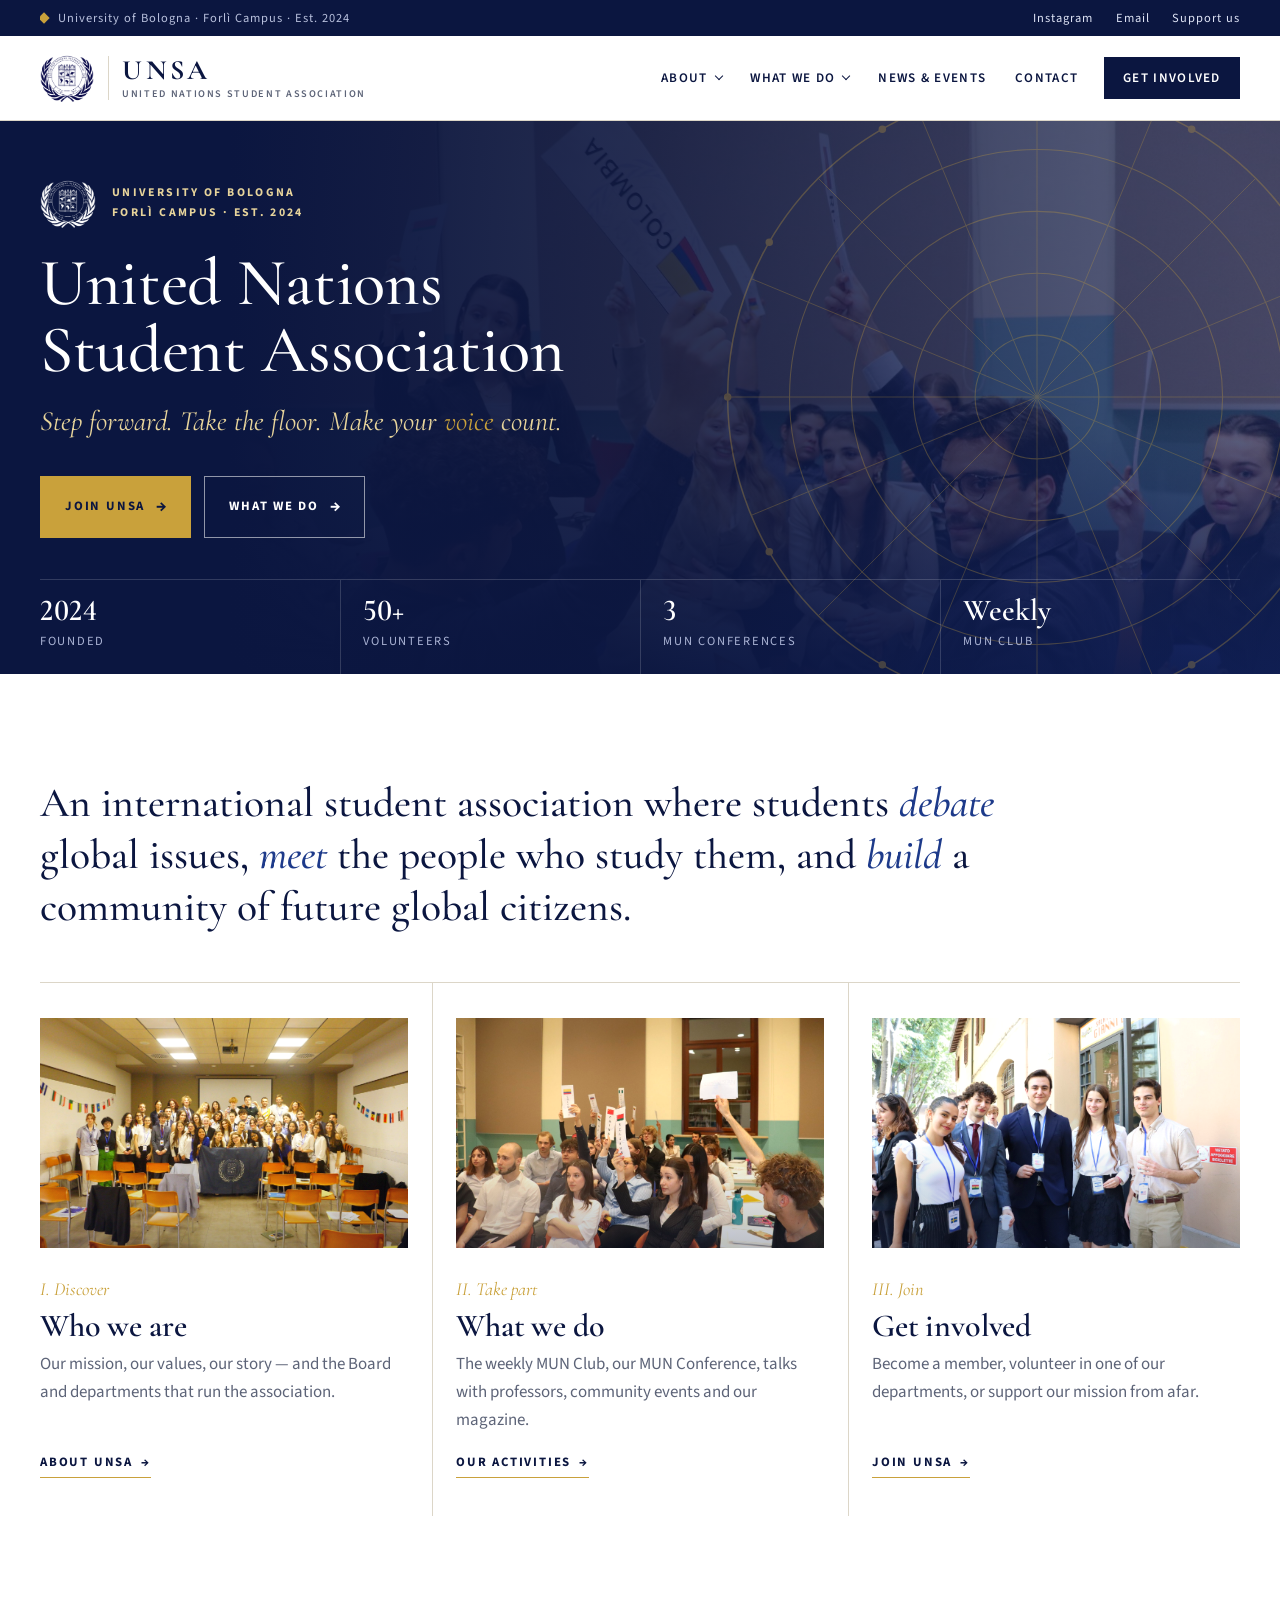
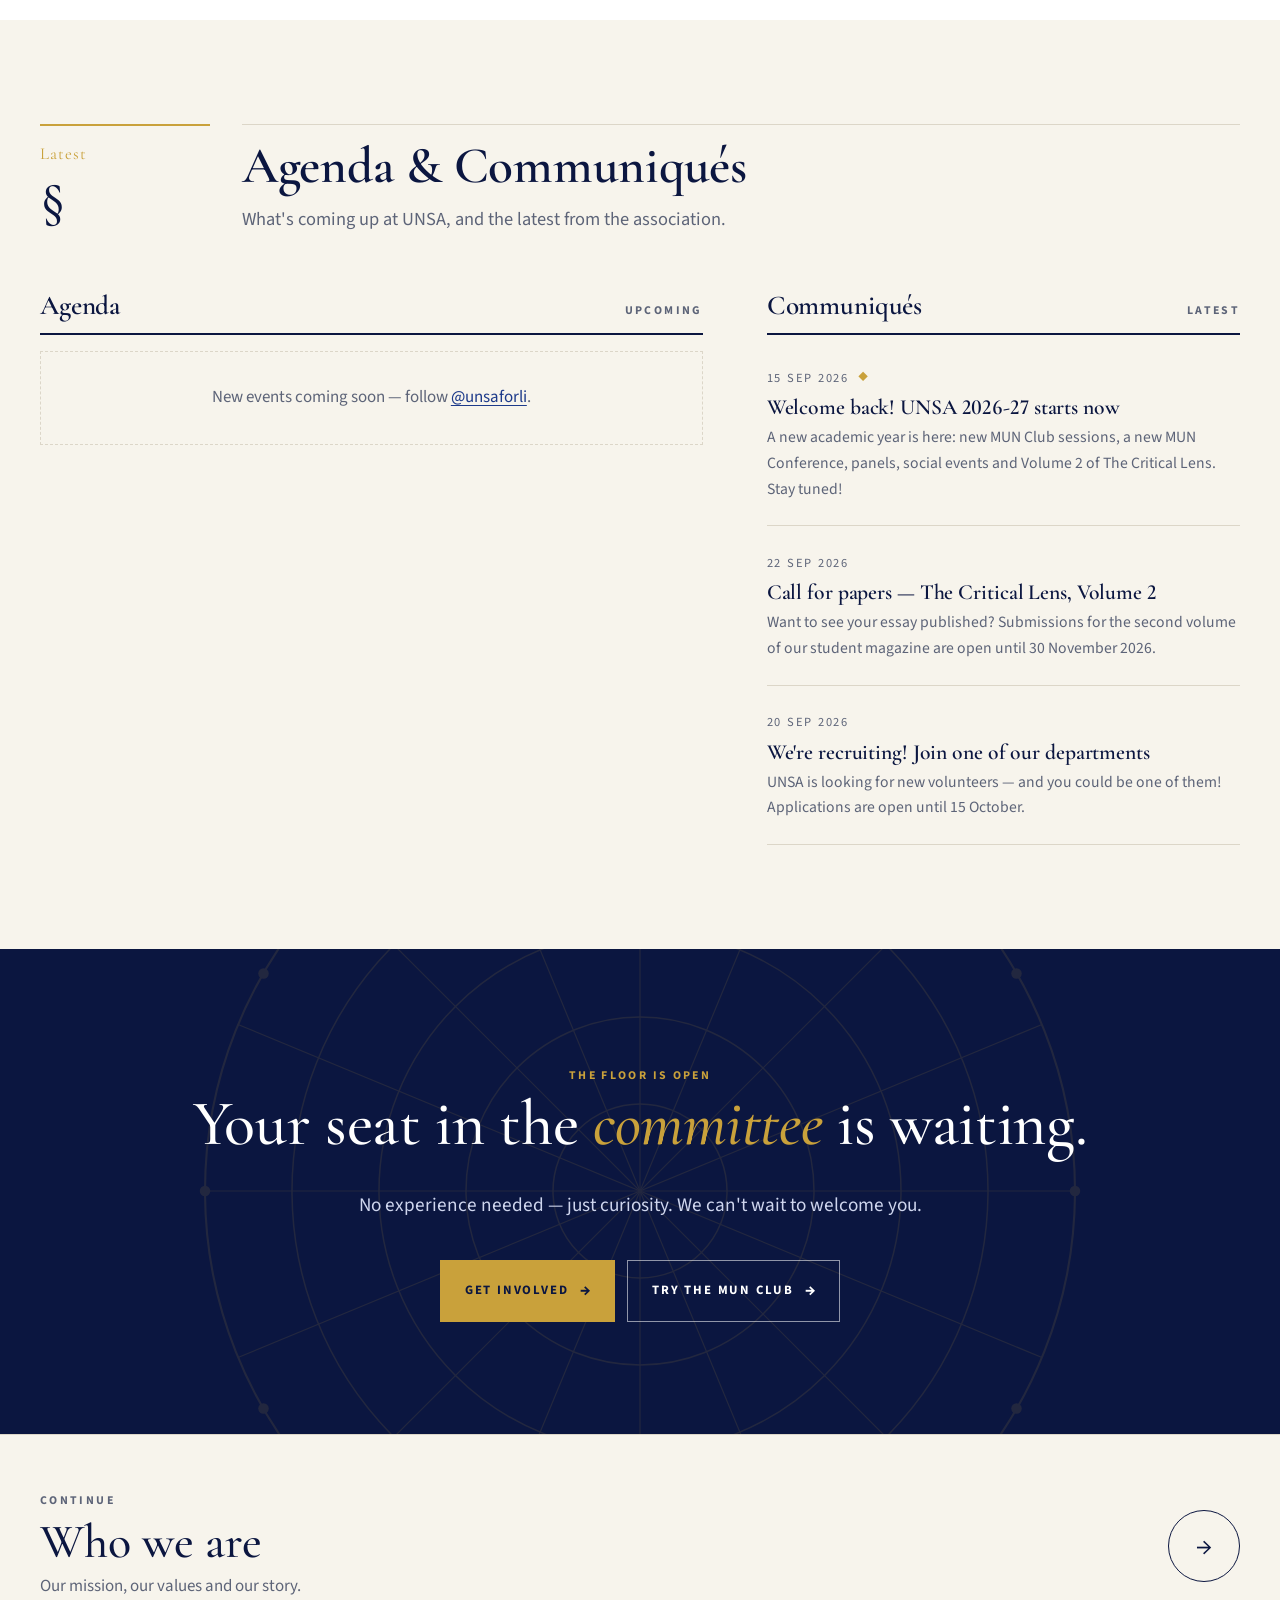
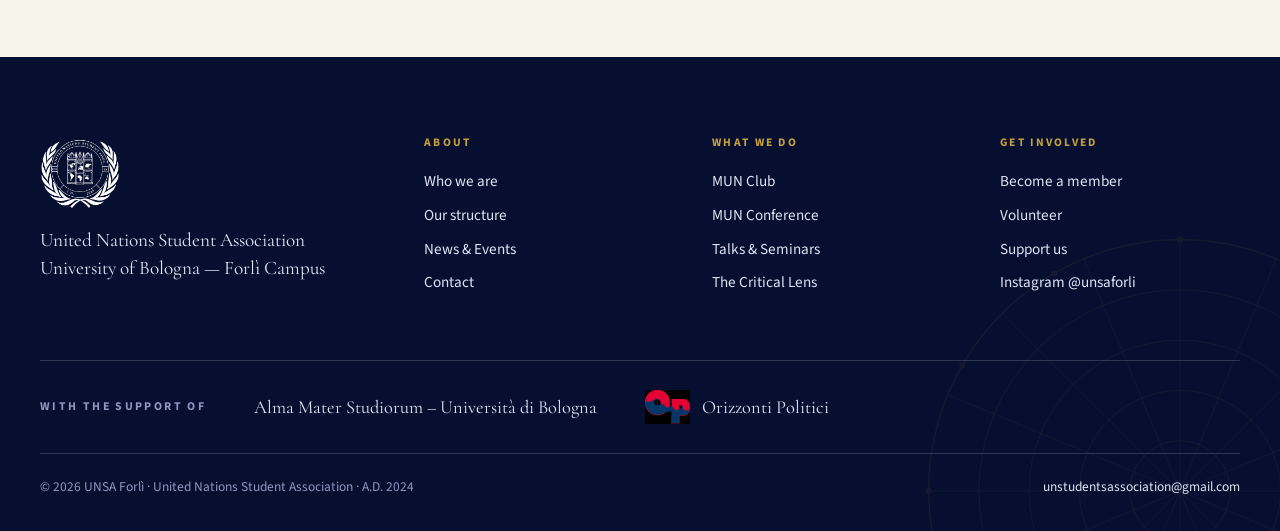
==== index.html @ d410fcb6 "UNSA Forlì website — first preview Static site for the United Nations Student Association (Universit" ====
<!DOCTYPE html>
<html lang="en">
<head>
  <meta charset="UTF-8">
  <meta name="viewport" content="width=device-width, initial-scale=1">
  <meta name="robots" content="noindex, nofollow">
  <title>UNSA Forlì — United Nations Student Association</title>
  <meta name="description" content="UNSA is the United Nations Student Association of the University of Bologna, Forlì Campus: Model United Nations, talks, community events and a student magazine.">
  <meta property="og:title" content="UNSA Forlì — United Nations Student Association">
  <meta property="og:description" content="Step forward. Take the floor. Make your voice count.">
  <meta property="og:image" content="assets/img/photos/group-photo-unsa-flag.jpg">
  <link rel="icon" href="assets/img/brand/favicon.png">
  <link rel="preconnect" href="https://fonts.googleapis.com">
  <link rel="preconnect" href="https://fonts.gstatic.com" crossorigin>
  <link href="https://fonts.googleapis.com/css2?family=Cormorant+Garamond:ital,wght@0,500;0,600;0,700;1,500;1,600&family=Source+Sans+3:wght@400;500;600;700&display=swap" rel="stylesheet">
  <link rel="stylesheet" href="css/style.css">
</head>
<body data-page="home">
  <header id="site-header"></header>

  <main id="main">
    <!-- HERO -->
    <section class="hero">
      <div class="hero__bg"><img src="assets/img/photos/mun-placards-colombia.jpg" alt=""></div>
      <div class="meridians" aria-hidden="true"></div>
      <div class="hero__main">
        <div class="container">
          <div class="hero__content">
            <div class="hero__kicker">
              <img src="assets/img/brand/unsa-emblem-white.png" alt="UNSA emblem">
              <span class="label">University of Bologna<br>Forlì Campus · Est. 2024</span>
            </div>
            <h1>United Nations<br>Student Association</h1>
            <p class="hero__tagline">Step forward. Take the floor. Make your <em>voice</em> count.</p>
            <div class="btn-row">
              <a class="btn btn--gold" href="get-involved.html">Join UNSA</a>
              <a class="btn btn--ghost" href="what-we-do.html">What we do</a>
            </div>
          </div>
        </div>
      </div>
      <div class="container">
        <div class="hero__facts">
          <div><strong>2024</strong><span>Founded</span></div>
          <div><strong>50+</strong><span>Volunteers</span></div>
          <div><strong>3</strong><span>MUN Conferences</span></div>
          <div><strong>Weekly</strong><span>MUN Club</span></div>
        </div>
      </div>
    </section>

    <!-- STATEMENT + PATHWAY -->
    <section class="section">
      <div class="container">
        <p class="statement reveal">An international student association where students <em>debate</em> global issues, <em>meet</em> the people who study them, and <em>build</em> a community of future global citizens.</p>

        <div class="pathway mt-3">
          <a class="path reveal" href="about.html">
            <div class="duo"><img src="assets/img/photos/group-photo-unsa-flag.jpg" alt="" loading="lazy"></div>
            <span class="path__num">I. Discover</span>
            <h3>Who we are</h3>
            <p>Our mission, our values, our story — and the Board and departments that run the association.</p>
            <span class="more">About UNSA</span>
          </a>
          <a class="path reveal d1" href="what-we-do.html">
            <div class="duo"><img src="assets/img/photos/mun-delegates-voting.jpg" alt="" loading="lazy"></div>
            <span class="path__num">II. Take part</span>
            <h3>What we do</h3>
            <p>The weekly MUN Club, our MUN Conference, talks with professors, community events and our magazine.</p>
            <span class="more">Our activities</span>
          </a>
          <a class="path reveal d2" href="get-involved.html">
            <div class="duo"><img src="assets/img/photos/delegates-formal-outdoor.jpg" alt="" loading="lazy"></div>
            <span class="path__num">III. Join</span>
            <h3>Get involved</h3>
            <p>Become a member, volunteer in one of our departments, or support our mission from afar.</p>
            <span class="more">Join UNSA</span>
          </a>
        </div>
      </div>
    </section>

    <!-- NEWS & EVENTS -->
    <section class="section section--ivory" id="news">
      <div class="container">
        <div class="art">
          <div class="art__num">Latest<b>§</b></div>
          <div class="art__head">
            <h2>Agenda &amp; Communiqués</h2>
            <p>What's coming up at UNSA, and the latest from the association.</p>
          </div>
        </div>
        <div class="agenda-wrap">
          <div>
            <div class="col-title"><h3>Agenda</h3><span class="label">Upcoming</span></div>
            <div id="home-agenda"></div>
          </div>
          <div>
            <div class="col-title"><h3>Communiqués</h3><span class="label">Latest</span></div>
            <div id="home-news"></div>
          </div>
        </div>
      </div>
    </section>

    <!-- CLOSING -->
    <section class="closing">
      <div class="meridians" aria-hidden="true"></div>
      <div class="container">
        <span class="label">The floor is open</span>
        <h2>Your seat in the <em>committee</em> is waiting.</h2>
        <p>No experience needed — just curiosity. We can't wait to welcome you.</p>
        <div class="btn-row">
          <a class="btn btn--gold" href="get-involved.html">Get involved</a>
          <a class="btn btn--ghost" href="mun-club.html">Try the MUN Club</a>
        </div>
      </div>
    </section>

    <div id="next-chapter"></div>
  </main>

  <footer id="site-footer"></footer>
  <script src="data/news.js"></script>
  <script src="js/main.js"></script>
</body>
</html>
---- css/style.css ----
/* ==========================================================================
   UNSA Forlì — stylesheet
   Institutional–diplomatic identity: deep blue, gold, ivory paper,
   serif display type, numbered "articles", UN-emblem meridians.
   ========================================================================== */

:root {
  --ink: #0b1640;          /* deep diplomatic blue */
  --blue: #14286b;
  --blue-2: #1d3a8a;
  --un: #4b92db;           /* UN light blue accent */
  --gold: #c9a13b;
  --gold-soft: #e7d49b;
  --ivory: #f7f4ec;
  --stone: #ece7da;
  --white: #ffffff;
  --text: #1b2236;
  --muted: #5d6478;
  --line: #dcd6c8;
  --line-dark: rgba(255, 255, 255, .16);

  --serif: "Cormorant Garamond", "Times New Roman", Georgia, serif;
  --sans: "Source Sans 3", "Segoe UI", Arial, sans-serif;

  --container: 1200px;
  --header-h: 84px;
  --ease: cubic-bezier(.2, .7, .2, 1);
}

*, *::before, *::after { box-sizing: border-box; }
html { scroll-behavior: smooth; font-variant-numeric: lining-nums; }
body { margin: 0; font-family: var(--sans); font-size: 1.06rem; line-height: 1.65; color: var(--text); background: var(--white); -webkit-font-smoothing: antialiased; }
img { max-width: 100%; display: block; }
a { color: var(--blue-2); text-underline-offset: 3px; }
a:hover { color: var(--ink); }
h1, h2, h3, h4 { font-family: var(--serif); font-weight: 600; color: var(--ink); line-height: 1.08; margin: 0 0 .5em; letter-spacing: -.005em; }
h1 { font-size: clamp(2.6rem, 6vw, 4.8rem); }
h2 { font-size: clamp(2.1rem, 4vw, 3.2rem); }
h3 { font-size: 1.6rem; }
h4 { font-size: 1.25rem; }
p { margin: 0 0 1em; }
em.gold, .gold { color: var(--gold); }
::selection { background: var(--gold-soft); color: var(--ink); }
:focus-visible { outline: 2px solid var(--gold); outline-offset: 3px; }
.skip-link { position: absolute; left: -999px; top: 0; background: var(--gold); color: var(--ink); padding: .6rem 1rem; z-index: 999; }
.skip-link:focus { left: 1rem; }
.container { width: min(100% - 2.5rem, var(--container)); margin-inline: auto; }
.narrow { max-width: 780px; }

/* small caps label used everywhere */
.label { font-family: var(--sans); font-size: .74rem; font-weight: 700; letter-spacing: .2em; text-transform: uppercase; color: var(--gold); }

/* ---------- Utility bar + header ---------- */
.utility-bar { background: var(--ink); color: #b9c1dd; font-size: .78rem; letter-spacing: .08em; }
.utility-bar .container { display: flex; justify-content: space-between; align-items: center; height: 36px; gap: 1rem; }
.utility-bar a { color: #dfe4f5; text-decoration: none; margin-left: 1.4rem; }
.utility-bar a:hover { color: var(--gold-soft); }
.utility-bar .ub-left { display: flex; align-items: center; gap: .6rem; white-space: nowrap; overflow: hidden; text-overflow: ellipsis; }
.utility-bar .ub-left::before { content: ""; width: 8px; height: 8px; background: var(--gold); transform: rotate(45deg); flex-shrink: 0; }
@media (max-width: 640px) { .utility-bar .ub-right { display: none; } }

.site-header { position: sticky; top: 0; z-index: 100; background: rgba(255,255,255,.97); backdrop-filter: blur(10px); border-bottom: 1px solid var(--line); transition: box-shadow .3s; }
.site-header.scrolled { box-shadow: 0 6px 24px rgba(11,22,64,.08); }
.site-header .container { display: flex; align-items: center; justify-content: space-between; height: var(--header-h); gap: 1.5rem; }
.brand { display: flex; align-items: center; gap: .85rem; text-decoration: none; color: var(--ink); }
.brand img { width: 54px; height: auto; }
.brand__text { display: flex; flex-direction: column; line-height: 1; padding-left: .85rem; border-left: 1px solid var(--line); }
.brand__text strong { font-family: var(--serif); font-size: 1.75rem; font-weight: 700; letter-spacing: .12em; }
.brand__text span { font-size: .64rem; font-weight: 600; letter-spacing: .16em; text-transform: uppercase; color: var(--muted); margin-top: .3rem; }

.main-nav > ul { list-style: none; margin: 0; padding: 0; display: flex; align-items: center; gap: .2rem; }
.main-nav a, .main-nav .nav-drop > button {
  font-family: var(--sans); font-size: .82rem; font-weight: 600; letter-spacing: .1em; text-transform: uppercase;
  color: var(--ink); text-decoration: none; padding: .7rem .8rem; background: none; border: 0; cursor: pointer; position: relative;
}
.main-nav > ul > li > a::after, .main-nav .nav-drop > button::before {
  content: ""; position: absolute; left: .8rem; right: .8rem; bottom: .35rem; height: 2px; background: var(--gold);
  transform: scaleX(0); transform-origin: left; transition: transform .35s var(--ease);
}
.main-nav > ul > li > a:hover::after, .main-nav > ul > li > a.is-active::after,
.main-nav .nav-drop > button:hover::before, .main-nav .nav-drop > button.is-active::before { transform: scaleX(1); }
.nav-drop { position: relative; }
.nav-drop > button::after { content: ""; display: inline-block; width: 6px; height: 6px; border-right: 1.5px solid currentColor; border-bottom: 1.5px solid currentColor; transform: rotate(45deg); margin: 0 0 3px .5rem; }
.nav-drop ul { list-style: none; margin: 0; padding: .6rem 0; position: absolute; top: calc(100% + 6px); left: 0; min-width: 250px; background: var(--white); border: 1px solid var(--line); border-top: 3px solid var(--gold); box-shadow: 0 18px 40px rgba(11,22,64,.12); display: none; }
.nav-drop:hover ul, .nav-drop:focus-within ul, .nav-drop.open ul { display: block; }
.nav-drop ul a { display: block; padding: .65rem 1.2rem; text-transform: none; letter-spacing: .01em; font-size: .98rem; font-weight: 500; }
.nav-drop ul a:hover, .nav-drop ul a.is-active { background: var(--ivory); color: var(--blue-2); }
.nav-drop ul a small { display: block; font-size: .8rem; color: var(--muted); font-weight: 400; }
.main-nav .nav-cta { background: var(--ink); color: var(--white); margin-left: .6rem; padding: .75rem 1.2rem; }
.main-nav .nav-cta:hover { background: var(--gold); color: var(--ink); }
.main-nav .nav-cta::after { display: none; }
.nav-toggle { display: none; background: none; border: 0; cursor: pointer; padding: .5rem; }
.nav-toggle span { display: block; width: 26px; height: 2px; background: var(--ink); margin: 6px 0; transition: .25s; }

@media (max-width: 1080px) {
  .nav-toggle { display: block; }
  .main-nav { position: fixed; inset: calc(var(--header-h)) 0 auto 0; background: var(--white); border-bottom: 3px solid var(--gold); max-height: calc(100vh - var(--header-h)); overflow-y: auto; display: none; }
  .main-nav.open { display: block; }
  .main-nav > ul { flex-direction: column; align-items: stretch; padding: .8rem 1.25rem 1.6rem; gap: 0; }
  .main-nav a, .main-nav .nav-drop > button { display: block; width: 100%; text-align: left; padding: .95rem .2rem; border-bottom: 1px solid var(--line); font-size: .9rem; }
  .main-nav > ul > li > a::after, .main-nav .nav-drop > button::before { display: none; }
  .nav-drop > button::after { display: none; }
  .nav-drop ul { position: static; display: block; border: 0; box-shadow: none; padding: 0 0 .4rem 1rem; min-width: 0; }
  .nav-drop ul a { border-bottom: 0; padding: .55rem .2rem; }
  .main-nav .nav-cta { margin: 1rem 0 0; text-align: center; border: 0; }
  .nav-open .nav-toggle span:nth-child(1) { transform: translateY(8px) rotate(45deg); }
  .nav-open .nav-toggle span:nth-child(2) { opacity: 0; }
  .nav-open .nav-toggle span:nth-child(3) { transform: translateY(-8px) rotate(-45deg); }
}
@media (max-width: 480px) { .brand__text span { display: none; } }

/* ---------- Buttons & links ---------- */
.btn { display: inline-flex; align-items: center; gap: .7rem; font-family: var(--sans); font-weight: 700; font-size: .8rem; letter-spacing: .14em; text-transform: uppercase;
  padding: 1rem 1.5rem; text-decoration: none; border: 1.5px solid transparent; cursor: pointer; transition: background .25s, color .25s, border-color .25s; }
.btn::after { content: "→"; font-size: 1.05rem; letter-spacing: 0; transition: transform .25s var(--ease); }
.btn:hover::after { transform: translateX(4px); }
.btn--gold { background: var(--gold); color: var(--ink); }
.btn--gold:hover { background: var(--gold-soft); color: var(--ink); }
.btn--ink { background: var(--ink); color: var(--white); }
.btn--ink:hover { background: var(--blue-2); color: var(--white); }
.btn--line { border-color: var(--ink); color: var(--ink); }
.btn--line:hover { background: var(--ink); color: var(--white); }
.btn--ghost { border-color: rgba(255,255,255,.55); color: var(--white); }
.btn--ghost:hover { background: var(--white); color: var(--ink); }
.btn--nodeco::after { display: none; }
.btn-row { display: flex; flex-wrap: wrap; gap: .8rem; }
.more { font-weight: 700; font-size: .8rem; letter-spacing: .14em; text-transform: uppercase; text-decoration: none; color: var(--ink); display: inline-flex; gap: .5rem; align-items: center; border-bottom: 1.5px solid var(--gold); padding-bottom: .2rem; }
.more::after { content: "→"; transition: transform .25s var(--ease); }
.more:hover::after { transform: translateX(4px); }
.on-dark .more, .more.light { color: var(--white); }

/* ---------- Photos: full colour, lively; hover = zoom + gold frame ---------- */
.duo { position: relative; overflow: hidden; background: var(--ink); isolation: isolate; }
.duo img { width: 100%; height: 100%; object-fit: cover; filter: saturate(1.12) contrast(1.04); transition: filter .6s var(--ease), transform .9s var(--ease); }
.duo::after { content: ""; position: absolute; inset: 0; background: linear-gradient(180deg, transparent 55%, rgba(11,22,64,.28)); transition: opacity .6s; pointer-events: none; }
.duo::before { content: ""; position: absolute; inset: 12px; border: 1px solid var(--gold-soft); z-index: 2; opacity: 0; transform: scale(1.04); transition: opacity .5s var(--ease), transform .6s var(--ease); pointer-events: none; }
a:hover .duo img, .duo.reveal-color:hover img { filter: saturate(1.3) contrast(1.06) brightness(1.04); transform: scale(1.05); }
a:hover .duo::after, .duo.reveal-color:hover::after { opacity: 0; }
a:hover .duo::before, .duo.reveal-color:hover::before { opacity: .9; transform: scale(1); }
.agenda-item .duo::before { inset: 6px; }

/* ---------- Meridian motif ---------- */
.meridians { position: absolute; pointer-events: none; background: url("../assets/img/brand/meridians.svg") center/contain no-repeat; aspect-ratio: 1; animation: spin 260s linear infinite; }
@keyframes spin { to { transform: rotate(360deg); } }

/* ---------- HOME HERO ---------- */
.hero { position: relative; display: flex; flex-direction: column; color: var(--white); background: var(--ink); overflow: hidden; isolation: isolate; }
.hero__bg { position: absolute; inset: 0; z-index: -2; }
.hero__bg img { width: 100%; height: 100%; object-fit: cover; object-position: 60% 30%; filter: saturate(1.1); opacity: .6; }
.hero__bg::after { content: ""; position: absolute; inset: 0; background: linear-gradient(90deg, var(--ink) 18%, rgba(11,22,64,.82) 50%, rgba(20,40,107,.45) 100%), linear-gradient(0deg, rgba(11,22,64,.9), transparent 45%); }
.hero .meridians { width: min(70vw, 640px); right: -6vw; top: 50%; margin-top: calc(min(70vw, 640px) / -2); opacity: .3; z-index: -1; }
.hero__main { flex: 1; display: flex; align-items: center; }
.hero__content { padding: 3.6rem 0 2.6rem; max-width: 760px; }
.hero__kicker { display: flex; align-items: center; gap: 1rem; margin-bottom: 1.4rem; }
.hero__kicker img { width: 56px; }
.hero__kicker .label { color: var(--gold-soft); line-height: 1.7; }
.hero h1 { color: var(--white); font-weight: 500; font-size: clamp(2.4rem, 5.2vw, 4.3rem); line-height: 1; margin-bottom: .9rem; }
.hero h1 em { font-style: italic; color: var(--gold); font-weight: 500; }
.hero__tagline { font-family: var(--serif); font-style: italic; font-size: clamp(1.3rem, 2.4vw, 1.75rem); color: var(--gold-soft); margin-bottom: 2rem; }
.hero__tagline em { color: var(--gold); }
.hero__facts { border-top: 1px solid var(--line-dark); display: grid; grid-template-columns: repeat(4, 1fr); }
.hero__facts div { padding: 1rem 1.2rem 1.2rem 0; }
.hero__facts div + div { padding-left: 1.4rem; border-left: 1px solid var(--line-dark); }
.hero__facts strong { display: block; font-family: var(--serif); font-size: 1.9rem; font-weight: 600; color: var(--white); line-height: 1; }
.hero__facts span { font-size: .78rem; letter-spacing: .14em; text-transform: uppercase; color: #aab3d4; }
@media (max-width: 760px) {
  .hero__facts { grid-template-columns: repeat(2, 1fr); }
  .hero__facts div:nth-child(3) { padding-left: 0; border-left: 0; }
  .hero__facts div:nth-child(n+3) { border-top: 1px solid var(--line-dark); }
}

/* ---------- INNER PAGE HERO ---------- */
.page-hero { position: relative; background: var(--ink); color: var(--white); overflow: hidden; isolation: isolate; padding: 5.5rem 0 4.5rem; }
.page-hero__bg { position: absolute; inset: 0; z-index: -2; }
.page-hero__bg img { width: 100%; height: 100%; object-fit: cover; filter: saturate(1.1); opacity: .42; }
.page-hero__bg::after { content: ""; position: absolute; inset: 0; background: linear-gradient(90deg, var(--ink) 30%, rgba(11,22,64,.7)); }
.page-hero .meridians { width: 560px; right: -140px; top: -120px; opacity: .22; z-index: -1; }
.page-hero h1 { color: var(--white); font-weight: 500; max-width: 900px; margin-bottom: .8rem; }
.page-hero h1 em { color: var(--gold); }
.page-hero p { font-size: 1.2rem; color: #cfd6ee; max-width: 640px; margin: 0; }
.crumbs { display: flex; flex-wrap: wrap; gap: .5rem; font-size: .74rem; letter-spacing: .18em; text-transform: uppercase; margin-bottom: 1.8rem; color: #aab3d4; }
.crumbs a { color: var(--gold-soft); text-decoration: none; }
.crumbs > * + *::before { content: "/"; margin-right: .5rem; color: #6f7aa6; }

/* ---------- Sections ---------- */
.section { padding: 6.5rem 0; position: relative; }
.section--tight { padding: 4.5rem 0; }
.section--ivory { background: var(--ivory); }
.section--ink { background: var(--ink); color: #d4daef; overflow: hidden; isolation: isolate; }
.section--ink h2, .section--ink h3, .section--ink h4 { color: var(--white); }
.section--ink .meridians { width: 620px; left: -220px; bottom: -260px; opacity: .14; z-index: -1; }

/* numbered "article" heading */
.art { display: grid; grid-template-columns: 170px 1fr; gap: 2rem; margin-bottom: 3.5rem; align-items: start; }
.art__num { font-family: var(--serif); font-size: 1.05rem; color: var(--gold); border-top: 2px solid var(--gold); padding-top: .9rem; letter-spacing: .06em; }
.art__num b { display: block; font-size: 3.4rem; font-weight: 500; line-height: 1; color: var(--ink); letter-spacing: 0; margin-top: .25rem; }
.section--ink .art__num b { color: var(--white); }
.art__head { border-top: 1px solid var(--line); padding-top: .9rem; }
.section--ink .art__head { border-top-color: var(--line-dark); }
.art__head h2 { margin-bottom: .6rem; }
.art__head p { font-size: 1.15rem; color: var(--muted); max-width: 680px; margin: 0; }
.section--ink .art__head p { color: #b9c1dd; }
@media (max-width: 760px) {
  .art { grid-template-columns: 1fr; gap: 1rem; margin-bottom: 2.5rem; }
  .art__num { display: flex; align-items: baseline; gap: .8rem; }
  .art__num b { font-size: 2.2rem; margin: 0; }
  .art__head { border-top: 0; padding-top: 0; }
}

.grid { display: grid; gap: 2rem; }
.grid > *, .split > * { min-width: 0; }
.g2 { grid-template-columns: repeat(2, 1fr); }
.g3 { grid-template-columns: repeat(3, 1fr); }
.g4 { grid-template-columns: repeat(4, 1fr); }
@media (max-width: 980px) { .g3, .g4 { grid-template-columns: repeat(2, 1fr); } }
@media (max-width: 640px) { .g2, .g3, .g4 { grid-template-columns: 1fr; } }

.split { display: grid; grid-template-columns: 1fr 1fr; gap: 4.5rem; align-items: center; }
.split--wide-left { grid-template-columns: 1.2fr 1fr; }
@media (max-width: 900px) { .split, .split--wide-left { grid-template-columns: 1fr; gap: 2.5rem; } }
.frame { position: relative; }
.frame::before { content: ""; position: absolute; inset: 18px -18px -18px 18px; border: 1px solid var(--gold); z-index: -1; }
.frame .duo, .frame > img { aspect-ratio: 4/3; }
.frame.tall .duo { aspect-ratio: 4/5; }
.lead { font-size: 1.25rem; color: var(--text); }
.muted { color: var(--muted); }

/* ---------- Home: intro statement ---------- */
.statement { font-family: var(--serif); font-size: clamp(1.7rem, 3.3vw, 2.6rem); line-height: 1.25; color: var(--ink); font-weight: 500; max-width: 980px; }
.statement em { color: var(--blue-2); }
.statement-sign { display: flex; align-items: center; gap: 1rem; margin-top: 2rem; color: var(--muted); font-size: .95rem; }
.statement-sign::before { content: ""; width: 48px; height: 1px; background: var(--gold); }

/* ---------- Pathway (home) ---------- */
.pathway { display: grid; grid-template-columns: repeat(3, 1fr); column-gap: 3rem; border-top: 1px solid var(--line); }
.path { display: flex; flex-direction: column; text-decoration: none; color: inherit; padding: 2.2rem 0 2.4rem; position: relative; }
.path + .path::before { content: ""; position: absolute; left: -1.5rem; top: 0; bottom: 0; width: 1px; background: var(--line); }
.path:hover { color: inherit; }
.path:hover h3 { color: var(--blue-2); }
.path .duo { aspect-ratio: 16/10; margin-bottom: 1.6rem; }
.path__num { font-family: var(--serif); font-style: italic; color: var(--gold); font-size: 1.15rem; margin-bottom: .3rem; }
.path h3 { font-size: 2rem; margin-bottom: .5rem; transition: color .2s; }
.path p { color: var(--muted); flex: 1; }
.path .more { align-self: flex-start; }
@media (max-width: 900px) {
  .pathway { grid-template-columns: 1fr; }
  .path { border-bottom: 1px solid var(--line); }
  .path + .path::before { display: none; }
}

/* ---------- Agenda (events) ---------- */
.agenda-wrap { display: grid; grid-template-columns: 1.4fr 1fr; gap: 4rem; }
@media (max-width: 980px) { .agenda-wrap { grid-template-columns: 1fr; gap: 3rem; } }
.col-title { display: flex; justify-content: space-between; align-items: baseline; border-bottom: 2px solid var(--ink); padding-bottom: .8rem; margin-bottom: .4rem; }
.col-title h3 { font-size: 1.7rem; margin: 0; }
.col-title .label { color: var(--muted); }
.agenda-item { display: grid; grid-template-columns: 92px 1fr 118px; gap: 1.5rem; align-items: center; padding: 1.4rem 0; border-bottom: 1px solid var(--line); text-decoration: none; color: inherit; transition: background .3s, padding .3s; }
.agenda-item:hover { background: var(--ivory); padding-left: .8rem; padding-right: .8rem; color: inherit; }
.a-date { text-align: center; border-right: 1px solid var(--line); padding-right: 1.2rem; }
.a-date .d { display: block; font-family: var(--serif); font-size: 3rem; font-weight: 600; line-height: .9; color: var(--ink); }
.a-date .m { display: block; font-size: .72rem; letter-spacing: .2em; text-transform: uppercase; color: var(--gold); font-weight: 700; margin-top: .35rem; }
.a-date .y { display: block; font-size: .72rem; color: var(--muted); }
.agenda-item h4 { font-size: 1.45rem; margin: .15rem 0 .35rem; }
.agenda-item .duo { width: 118px; height: 92px; }
.cat { font-size: .7rem; font-weight: 700; letter-spacing: .18em; text-transform: uppercase; color: var(--blue-2); }
.cat.up { color: var(--gold); }
.facts-inline { font-size: .9rem; color: var(--muted); display: flex; flex-wrap: wrap; gap: .2rem 1.1rem; }
@media (max-width: 560px) { .agenda-item { grid-template-columns: 70px 1fr; gap: 1rem; } .agenda-item .duo { display: none; } .a-date .d { font-size: 2.3rem; } }

.communique { display: block; padding: 1.4rem 0; border-bottom: 1px solid var(--line); text-decoration: none; color: inherit; }
.communique:hover h4 { color: var(--blue-2); }
.communique time { font-size: .78rem; letter-spacing: .14em; text-transform: uppercase; color: var(--muted); }
.communique h4 { font-size: 1.35rem; margin: .3rem 0 .35rem; transition: color .2s; }
.communique p { color: var(--muted); font-size: .98rem; margin: 0; }
.communique .pin { color: var(--gold); font-weight: 700; margin-left: .6rem; }
.empty { border: 1px dashed var(--line); padding: 2rem; text-align: center; color: var(--muted); margin-top: 1rem; }

/* ---------- Closing band ---------- */
.closing { background: var(--ink); color: var(--white); position: relative; overflow: hidden; isolation: isolate; padding: 7rem 0; text-align: center; }
.closing .meridians { width: 900px; left: 50%; top: 50%; margin: -450px 0 0 -450px; opacity: .12; z-index: -1; }
.closing h2 { color: var(--white); font-weight: 500; font-size: clamp(2.4rem, 5vw, 4rem); }
.closing h2 em { color: var(--gold); }
.closing p { color: #cfd6ee; font-size: 1.2rem; max-width: 600px; margin: 0 auto 2.4rem; }
.closing .btn-row { justify-content: center; }

/* ---------- Resolution (mission) ---------- */
.resolution { background: var(--white); border: 1px solid var(--line); padding: 3.5rem clamp(1.5rem, 5vw, 4.5rem); position: relative; box-shadow: 0 30px 60px -30px rgba(11,22,64,.25); }
.resolution::before { content: ""; position: absolute; inset: 10px; border: 1px solid var(--stone); pointer-events: none; }
.resolution__head { text-align: center; margin-bottom: 2.4rem; }
.resolution__head img { width: 70px; margin: 0 auto 1rem; }
.resolution__head .label { color: var(--muted); display: block; }
.resolution__head h3 { font-size: 1.9rem; margin: .4rem 0 0; }
.resolution p { font-family: var(--serif); font-size: 1.32rem; line-height: 1.55; color: var(--text); margin-bottom: 1rem; }
.resolution p em { font-weight: 600; color: var(--ink); }
.resolution ol { font-family: var(--serif); font-size: 1.32rem; line-height: 1.55; padding-left: 1.6rem; margin: 1.6rem 0 0; }
.resolution ol li { margin-bottom: .8rem; padding-left: .4rem; }
.resolution ol li::marker { color: var(--gold); font-weight: 700; }
.resolution ol em { text-decoration: underline; text-decoration-color: var(--gold); text-underline-offset: 4px; font-weight: 600; font-style: normal; }

/* ---------- Values ---------- */
.value { border-top: 1px solid var(--line); padding-top: 1.4rem; }
.value .v-num { font-family: var(--serif); font-style: italic; color: var(--gold); font-size: 1.1rem; }
.value h4 { font-size: 1.5rem; margin: .2rem 0 .5rem; }
.value p { color: var(--muted); margin: 0; }

/* ---------- Timeline ---------- */
.timeline { list-style: none; margin: 0; padding: 0; display: grid; grid-template-columns: repeat(4, 1fr); gap: 0; border-top: 1px solid var(--line-dark); }
.timeline li { padding: 1.8rem 1.4rem 1.8rem 0; position: relative; }
.timeline li::before { content: ""; position: absolute; top: -6px; left: 0; width: 11px; height: 11px; background: var(--gold); transform: rotate(45deg); }
.timeline .when { font-family: var(--serif); font-size: 1.9rem; color: var(--white); line-height: 1; display: block; margin: .6rem 0 .6rem; }
.timeline h4 { font-family: var(--sans); font-size: .98rem; font-weight: 700; color: var(--gold-soft); margin-bottom: .35rem; letter-spacing: .02em; }
.timeline p { font-size: .96rem; color: #b9c1dd; margin: 0; }
@media (max-width: 980px) { .timeline { grid-template-columns: repeat(2, 1fr); } }
@media (max-width: 560px) { .timeline { grid-template-columns: 1fr; } }

/* ---------- People ---------- */
.person { display: flex; align-items: center; gap: 1rem; }
.monogram { width: 60px; height: 60px; flex-shrink: 0; display: grid; place-items: center; font-family: var(--serif); font-size: 1.3rem; font-weight: 600; color: var(--ink); background: var(--ivory); border: 1px solid var(--gold); border-radius: 50%; position: relative; }
.monogram::after { content: ""; position: absolute; inset: 4px; border: 1px solid var(--stone); border-radius: 50%; }
.section--ink .monogram { background: rgba(255,255,255,.05); color: var(--white); }
.section--ink .monogram::after { border-color: rgba(255,255,255,.1); }
.person strong { display: block; font-family: var(--serif); font-size: 1.3rem; font-weight: 600; color: var(--ink); line-height: 1.15; }
.section--ink .person strong { color: var(--white); }
.person span { font-size: .78rem; letter-spacing: .12em; text-transform: uppercase; color: var(--muted); }
.section--ink .person span { color: #aab3d4; }
.person.tba strong { color: var(--muted); font-style: italic; font-weight: 500; }
.section--ink .person.tba strong { color: #8d97bf; }

/* ---------- Structure ---------- */
.org { position: relative; }
.org__board { max-width: 520px; margin: 0 auto; text-align: center; border: 1px solid var(--ink); background: var(--white); padding: 1.6rem 2rem; position: relative; }
.org__board::before { content: ""; position: absolute; inset: 5px; border: 1px solid var(--line); pointer-events: none; }
.org__board .label { color: var(--gold); }
.org__board h3 { font-size: 2rem; margin: .2rem 0 .2rem; }
.org__board p { margin: 0; color: var(--muted); font-size: .95rem; }
.org__line { width: 1px; height: 46px; background: var(--gold); margin: 0 auto; }
.org__depts { display: grid; grid-template-columns: repeat(6, 1fr); position: relative; padding-top: 46px; }
.org__depts::before { content: ""; position: absolute; top: 0; left: calc(100% / 12); right: calc(100% / 12); height: 1px; background: var(--gold); }
.org__dept { position: relative; text-align: center; text-decoration: none; color: var(--ink); padding: 0 .5rem; }
.org__dept::before { content: ""; position: absolute; top: -46px; left: 50%; width: 1px; height: 46px; background: var(--gold); }
.org__dept .circle { width: 88px; height: 88px; margin: 0 auto .9rem; border-radius: 50%; border: 1px solid var(--ink); display: grid; place-items: center; font-family: var(--serif); font-size: 2rem; background: var(--white); transition: background .3s, color .3s; position: relative; }
.org__dept .circle::after { content: ""; position: absolute; inset: 5px; border-radius: 50%; border: 1px solid var(--line); }
.org__dept:hover .circle { background: var(--ink); color: var(--gold); }
.org__dept strong { display: block; font-family: var(--serif); font-size: 1.2rem; line-height: 1.15; }
.org__dept small { font-size: .72rem; letter-spacing: .14em; text-transform: uppercase; color: var(--muted); }
@media (max-width: 980px) {
  .org__depts { grid-template-columns: repeat(3, 1fr); row-gap: 2rem; padding-top: 2rem; }
  .org__depts::before, .org__dept::before { display: none; }
}
@media (max-width: 520px) { .org__depts { grid-template-columns: repeat(2, 1fr); } }

.dept { display: grid; grid-template-columns: 120px 1fr 1fr; gap: 3rem; padding: 4rem 0; border-top: 1px solid var(--line); scroll-margin-top: calc(var(--header-h) + 1rem); }
.dept__num { font-family: var(--serif); font-size: 5rem; font-weight: 500; line-height: .8; color: var(--gold); }
.dept__num small { display: block; font-family: var(--sans); font-size: .7rem; letter-spacing: .2em; text-transform: uppercase; color: var(--muted); margin-top: 1rem; }
.dept h3 { font-size: 2.2rem; }
.dept .lead { font-size: 1.12rem; color: var(--muted); }
.dept .duo { aspect-ratio: 16/10; margin-top: 1.6rem; }
.duties { list-style: none; padding: 0; margin: 0 0 2rem; }
.duties li { padding: .7rem 0 .7rem 1.8rem; border-bottom: 1px solid var(--line); position: relative; }
.duties li::before { content: ""; position: absolute; left: 0; top: 1.15rem; width: 8px; height: 8px; background: var(--gold); transform: rotate(45deg); }
.team-box { margin-bottom: 2rem; }
.team-box .label { display: block; color: var(--muted); margin-bottom: 1rem; }
.team-box .people { display: grid; grid-template-columns: repeat(2, 1fr); gap: 1rem 1.4rem; }
.team-box .monogram { width: 46px; height: 46px; font-size: 1rem; }
.team-box .person strong { font-size: 1.1rem; }
.team-box .person span { font-size: .7rem; }
@media (max-width: 980px) { .dept { grid-template-columns: 1fr; gap: 1.5rem; } .dept__num { font-size: 3.5rem; } .dept__num small { display: inline; margin-left: .8rem; } }
@media (max-width: 520px) { .team-box .people { grid-template-columns: 1fr; } }

/* ---------- Programmes (what we do) ---------- */
.programme { display: grid; grid-template-columns: 1fr 1fr; gap: 4.5rem; align-items: center; padding: 5rem 0; border-top: 1px solid var(--line); }
.programme:first-of-type { border-top: 0; padding-top: 0; }
.programme--flip .programme__media { order: 2; }
.programme h3 { font-size: clamp(2rem, 3.4vw, 2.7rem); }
.programme .label { display: block; margin-bottom: .8rem; }
.programme__media .duo { aspect-ratio: 5/4; }
.subcards { display: grid; grid-template-columns: 1fr 1fr; gap: 1rem; margin: 1.8rem 0 0; }
.subcard { border: 1px solid var(--line); padding: 1.3rem 1.3rem 1.2rem; text-decoration: none; color: inherit; transition: border-color .3s, background .3s; display: flex; flex-direction: column; }
.subcard:hover { border-color: var(--gold); background: var(--ivory); color: inherit; }
.subcard strong { font-family: var(--serif); font-size: 1.4rem; color: var(--ink); }
.subcard span { font-size: .95rem; color: var(--muted); flex: 1; margin: .2rem 0 .8rem; }
.subcard em { font-style: normal; font-size: .75rem; font-weight: 700; letter-spacing: .14em; text-transform: uppercase; color: var(--blue-2); }
.subcard em::after { content: " →"; }
@media (max-width: 900px) { .programme { grid-template-columns: 1fr; gap: 2rem; padding: 3.5rem 0; } .programme--flip .programme__media { order: 0; } }
@media (max-width: 520px) { .subcards { grid-template-columns: 1fr; } }

.chips { display: flex; flex-wrap: wrap; gap: .5rem; margin: 1.2rem 0 1.6rem; padding: 0; list-style: none; }
.chips li { font-size: .88rem; border: 1px solid var(--line); padding: .35rem .8rem; background: var(--white); }

/* ---------- Key facts box ---------- */
.factbox { border: 1px solid var(--ink); background: var(--white); position: relative; }
.factbox::before { content: ""; position: absolute; inset: 5px; border: 1px solid var(--line); pointer-events: none; }
.factbox__head { background: var(--ink); color: var(--white); padding: 1rem 1.6rem; display: flex; justify-content: space-between; align-items: center; }
.factbox__head .label { color: var(--gold-soft); }
.factbox dl { margin: 0; padding: .6rem 1.6rem 1rem; }
.factbox dl div { display: grid; grid-template-columns: 110px 1fr; gap: 1rem; padding: .85rem 0; border-bottom: 1px solid var(--line); }
.factbox dl div:last-child { border-bottom: 0; }
.factbox dt { font-size: .72rem; font-weight: 700; letter-spacing: .16em; text-transform: uppercase; color: var(--muted); padding-top: .25rem; }
.factbox dd { margin: 0; font-family: var(--serif); font-size: 1.3rem; color: var(--ink); line-height: 1.3; }
.factbox .btn-row { padding: 0 1.6rem 1.6rem; position: relative; }

/* ---------- Editions (conference archive) ---------- */
.edition { display: grid; grid-template-columns: 110px 250px 1fr; gap: 2.4rem; padding: 3rem 0; border-top: 1px solid var(--line); align-items: start; }
.edition__year { font-family: var(--serif); font-size: 2.6rem; line-height: .9; color: var(--ink); }
.edition__year small { display: block; font-family: var(--sans); font-size: .72rem; letter-spacing: .18em; text-transform: uppercase; color: var(--gold); margin-top: .5rem; }
.edition__poster { border: 1px solid var(--line); padding: 6px; background: var(--white); }
.edition h3 { font-size: 1.9rem; margin-bottom: .4rem; }
.edition .topic { font-family: var(--serif); font-style: italic; font-size: 1.35rem; line-height: 1.35; color: var(--blue-2); margin-bottom: 1.2rem; }
.edition dl { display: grid; grid-template-columns: 110px 1fr; gap: .5rem 1rem; margin: 0; font-size: 1rem; }
.edition dt { font-size: .72rem; font-weight: 700; letter-spacing: .14em; text-transform: uppercase; color: var(--muted); padding-top: .2rem; }
.edition dd { margin: 0; }
@media (max-width: 900px) { .edition { grid-template-columns: 1fr; gap: 1.2rem; } .edition__poster { max-width: 280px; } }

/* ---------- Accordion ---------- */
.acc details { border-bottom: 1px solid var(--line); }
.acc details:first-child { border-top: 1px solid var(--line); }
.acc summary { cursor: pointer; list-style: none; padding: 1.3rem 0; font-family: var(--serif); font-size: 1.4rem; font-weight: 600; color: var(--ink); display: flex; justify-content: space-between; gap: 1rem; align-items: center; }
.acc summary::-webkit-details-marker { display: none; }
.acc summary::after { content: ""; width: 12px; height: 12px; border-right: 1.5px solid var(--gold); border-bottom: 1.5px solid var(--gold); transform: rotate(45deg); transition: transform .3s; flex-shrink: 0; margin-top: -6px; }
.acc details[open] summary::after { transform: rotate(-135deg); margin-top: 6px; }
.acc .acc-body { padding: 0 0 1.5rem; color: var(--text); }
.acc .acc-body ul { margin: 0; padding-left: 1.2rem; }
.acc .acc-body li { margin-bottom: .4rem; }
.acc .acc-body li::marker { color: var(--gold); }

/* ---------- Steps ---------- */
.steps { display: grid; grid-template-columns: repeat(3, 1fr); counter-reset: s; border-top: 1px solid var(--line); }
.steps > div { padding: 1.8rem 1.8rem 0 0; }
.steps > div + div { padding-left: 1.8rem; border-left: 1px solid var(--line); }
.steps > div::before { counter-increment: s; content: "0" counter(s); display: block; font-family: var(--serif); font-size: 2.6rem; color: var(--gold); line-height: 1; margin-bottom: .8rem; }
.steps h4 { font-size: 1.45rem; }
.steps p { color: var(--muted); margin: 0; }
@media (max-width: 760px) { .steps { grid-template-columns: 1fr; } .steps > div, .steps > div + div { padding: 1.6rem 0; border-left: 0; border-bottom: 1px solid var(--line); } }

/* ---------- Gallery ---------- */
.gallery { display: grid; grid-template-columns: 2fr 1fr 1fr; grid-auto-rows: 220px; gap: 10px; }
.gallery .duo:first-child { grid-row: span 2; }
@media (max-width: 760px) { .gallery { grid-template-columns: 1fr 1fr; grid-auto-rows: 160px; } .gallery .duo:first-child { grid-column: span 2; grid-row: span 1; } }

/* ---------- Events page ---------- */
.filters { display: flex; flex-wrap: wrap; gap: 0; border: 1px solid var(--ink); width: fit-content; max-width: 100%; margin-bottom: 3.5rem; }
.filter-btn { font-family: var(--sans); font-size: .76rem; font-weight: 700; letter-spacing: .14em; text-transform: uppercase; padding: .85rem 1.2rem; border: 0; border-right: 1px solid var(--ink); background: var(--white); color: var(--ink); cursor: pointer; transition: background .2s, color .2s; }
.filter-btn:last-child { border-right: 0; }
.filter-btn.is-active, .filter-btn:hover { background: var(--ink); color: var(--white); }
@media (max-width: 640px) { .filters { border: 0; gap: .4rem; } .filter-btn { border: 1px solid var(--ink) !important; } }

.card { display: flex; flex-direction: column; text-decoration: none; color: inherit; border-top: 2px solid var(--ink); padding-top: 1.2rem; }
.card:hover { color: inherit; }
.card:hover h4 { color: var(--blue-2); }
.card__poster { background: var(--ivory); aspect-ratio: 4/3; display: grid; place-items: center; overflow: hidden; margin-bottom: 1.2rem; border: 1px solid var(--line); }
.card__poster img { width: 100%; height: 100%; object-fit: contain; transition: transform .6s var(--ease); }
.card__poster.photo img { object-fit: cover; }
.card:hover .card__poster img { transform: scale(1.04); }
.card h4 { font-size: 1.55rem; margin: .4rem 0 .5rem; transition: color .2s; }
.card p { color: var(--muted); font-size: .98rem; }
.card .facts-inline { margin-bottom: .8rem; }

/* ---------- Event detail ---------- */
.event-detail { display: grid; grid-template-columns: 400px 1fr; gap: 4.5rem; align-items: start; }
.event-detail__poster { position: sticky; top: calc(var(--header-h) + 2rem); border: 1px solid var(--line); padding: 8px; background: var(--white); }
.event-detail .lead { font-family: var(--serif); font-size: 1.6rem; line-height: 1.35; color: var(--ink); }
.event-detail .factbox { margin: 2rem 0; }
.speakers { display: grid; grid-template-columns: repeat(auto-fill, minmax(230px, 1fr)); gap: 1.4rem 2rem; margin: 1.2rem 0 2rem; }
.speaker { display: flex; gap: 1rem; align-items: center; }
.speaker img { width: 76px; height: 76px; border-radius: 50%; object-fit: cover; border: 1px solid var(--gold); padding: 3px; background: var(--white); flex-shrink: 0; }
.speaker strong { display: block; font-family: var(--serif); font-size: 1.2rem; color: var(--ink); line-height: 1.15; }
.speaker span { font-size: .86rem; color: var(--muted); line-height: 1.35; display: block; margin-top: .2rem; }
@media (max-width: 900px) { .event-detail { grid-template-columns: 1fr; gap: 2.5rem; } .event-detail__poster { position: static; max-width: 420px; } }

/* ---------- Critical Lens ---------- */
.lens-cover { width: 88%; max-width: 380px; margin: 0 auto; box-shadow: 0 40px 70px -25px rgba(0,0,0,.55); transform: rotate(-2.5deg); transition: transform .6s var(--ease); }
.lens-cover:hover { transform: rotate(0) scale(1.02); }
.toc { counter-reset: t; border-top: 2px solid var(--ink); }
.toc article { display: grid; grid-template-columns: 70px 1fr 220px; gap: 2rem; padding: 2rem 0; border-bottom: 1px solid var(--line); }
.toc article::before { counter-increment: t; content: counter(t, upper-roman); font-family: var(--serif); font-size: 2.2rem; color: var(--gold); line-height: 1; }
.toc .kind { font-size: .7rem; font-weight: 700; letter-spacing: .2em; text-transform: uppercase; color: var(--un); }
.toc h4 { font-size: 1.7rem; margin: .3rem 0 .2rem; }
.toc .sub { font-family: var(--serif); font-style: italic; font-size: 1.15rem; color: var(--muted); margin-bottom: .6rem; }
.toc p { margin: 0; font-size: 1rem; }
.toc .by { font-family: var(--serif); font-size: 1.2rem; color: var(--ink); text-align: right; }
.toc .by small { display: block; font-family: var(--sans); font-size: .7rem; letter-spacing: .16em; text-transform: uppercase; color: var(--muted); }
@media (max-width: 860px) { .toc article { grid-template-columns: 50px 1fr; } .toc .by { grid-column: 2; text-align: left; } }
.credits { display: grid; grid-template-columns: repeat(4, 1fr); gap: 2rem; }
.credits div { border-top: 1px solid var(--line-dark); padding-top: 1rem; }
.credits .label { display: block; margin-bottom: .6rem; }
.credits p { font-family: var(--serif); font-size: 1.25rem; color: var(--white); line-height: 1.5; margin: 0; }
@media (max-width: 860px) { .credits { grid-template-columns: 1fr 1fr; } }

/* ---------- Join ---------- */
.ways { display: grid; grid-template-columns: repeat(3, 1fr); border: 1px solid var(--ink); background: var(--white); }
.way { padding: 2.6rem 2.2rem; display: flex; flex-direction: column; border-right: 1px solid var(--line); position: relative; }
.way:last-child { border-right: 0; }
.way.featured { background: var(--ink); color: #d4daef; }
.way.featured h3 { color: var(--white); }
.way .w-num { font-family: var(--serif); font-style: italic; font-size: 1.1rem; color: var(--gold); }
.way h3 { font-size: 2rem; margin: .3rem 0 .6rem; }
.way .q { font-family: var(--serif); font-style: italic; font-size: 1.2rem; color: var(--muted); }
.way.featured .q { color: #b9c1dd; }
.way ul { list-style: none; padding: 0; margin: 0 0 2rem; flex: 1; }
.way li { padding: .55rem 0 .55rem 1.5rem; border-bottom: 1px solid var(--line); position: relative; font-size: .98rem; }
.way.featured li { border-color: var(--line-dark); }
.way li::before { content: ""; position: absolute; left: 0; top: 1rem; width: 7px; height: 7px; background: var(--gold); transform: rotate(45deg); }
.way .btn { align-self: flex-start; }
@media (max-width: 900px) { .ways { grid-template-columns: 1fr; } .way { border-right: 0; border-bottom: 1px solid var(--line); } }

/* ---------- Contact ---------- */
.contact-rows { border-top: 2px solid var(--ink); }
.contact-rows > div { display: grid; grid-template-columns: 150px 1fr; gap: 1.5rem; padding: 1.3rem 0; border-bottom: 1px solid var(--line); align-items: baseline; }
.contact-rows dt { font-size: .72rem; font-weight: 700; letter-spacing: .16em; text-transform: uppercase; color: var(--muted); }
.contact-rows dd { margin: 0; font-family: var(--serif); font-size: 1.45rem; color: var(--ink); line-height: 1.3; }
.contact-rows dd a { color: var(--ink); text-decoration-color: var(--gold); }
@media (max-width: 560px) { .contact-rows > div { grid-template-columns: 1fr; gap: .2rem; } }
.form { display: grid; gap: 1.3rem; }
.form .row { display: grid; grid-template-columns: 1fr 1fr; gap: 1.3rem; }
@media (max-width: 600px) { .form .row { grid-template-columns: 1fr; } }
.form label { display: block; font-size: .72rem; font-weight: 700; letter-spacing: .16em; text-transform: uppercase; color: var(--muted); margin-bottom: .3rem; }
.form input, .form select, .form textarea { width: 100%; font: inherit; font-size: 1.05rem; padding: .7rem 0; border: 0; border-bottom: 1.5px solid var(--line); background: transparent; color: var(--text); border-radius: 0; }
.form input:focus, .form select:focus, .form textarea:focus { outline: none; border-bottom-color: var(--gold); }
.form textarea { resize: vertical; }
.map { width: 100%; height: 380px; border: 0; display: block; }

/* ---------- Next chapter ---------- */
.next { display: block; background: var(--ivory); border-top: 1px solid var(--line); text-decoration: none; color: inherit; transition: background .35s; }
.next .container { display: flex; justify-content: space-between; align-items: center; gap: 2rem; padding: 3.5rem 0; }
.next .label { color: var(--muted); display: block; margin-bottom: .4rem; }
.next strong { font-family: var(--serif); font-size: clamp(2rem, 4vw, 3rem); font-weight: 500; color: var(--ink); line-height: 1.05; }
.next p { margin: .4rem 0 0; color: var(--muted); }
.next .arrow { width: 72px; height: 72px; border-radius: 50%; border: 1px solid var(--ink); display: grid; place-items: center; font-size: 1.6rem; color: var(--ink); flex-shrink: 0; transition: background .3s, color .3s, transform .4s var(--ease); }
.next:hover { background: var(--stone); color: inherit; }
.next:hover .arrow { background: var(--ink); color: var(--gold); transform: translateX(6px); }

/* ---------- Footer ---------- */
.site-footer { background: #070f30; color: #aab3d4; font-size: .95rem; position: relative; overflow: hidden; isolation: isolate; }
.site-footer .meridians { width: 520px; right: -160px; bottom: -220px; opacity: .08; z-index: -1; }
.footer-top { display: grid; grid-template-columns: 1.4fr 1fr 1fr 1fr; gap: 3rem; padding: 5rem 0 3.5rem; }
.footer-brand img { width: 80px; margin-bottom: 1.2rem; }
.footer-brand p { font-family: var(--serif); font-size: 1.2rem; color: #dfe4f5; line-height: 1.45; max-width: 300px; }
.site-footer h4 { font-family: var(--sans); font-size: .72rem; font-weight: 700; letter-spacing: .2em; text-transform: uppercase; color: var(--gold); margin-bottom: 1.2rem; }
.site-footer ul { list-style: none; padding: 0; margin: 0; }
.site-footer li { margin-bottom: .55rem; }
.site-footer a { color: #dfe4f5; text-decoration: none; }
.site-footer a:hover { color: var(--gold-soft); }
.footer-partners { border-top: 1px solid var(--line-dark); padding: 1.8rem 0; display: flex; flex-wrap: wrap; align-items: center; gap: 1rem 3rem; }
.footer-partners .label { color: #8d97bf; }
.footer-partners span.p { font-family: var(--serif); font-size: 1.15rem; color: #dfe4f5; display: flex; align-items: center; gap: .7rem; }
.footer-partners img { height: 34px; width: auto; }
.footer-bottom { border-top: 1px solid var(--line-dark); padding: 1.4rem 0 2rem; display: flex; flex-wrap: wrap; justify-content: space-between; gap: 1rem; font-size: .84rem; color: #8d97bf; }
@media (max-width: 900px) { .footer-top { grid-template-columns: 1fr 1fr; } }
@media (max-width: 560px) { .footer-top { grid-template-columns: 1fr; gap: 2rem; } }

/* ---------- 404 ---------- */
.notfound { min-height: 72vh; display: grid; place-items: center; text-align: center; padding: 5rem 0; position: relative; overflow: hidden; isolation: isolate; }
.notfound .meridians { width: 700px; left: 50%; top: 50%; margin: -350px 0 0 -350px; opacity: .15; z-index: -1; }
.notfound img { width: 110px; margin: 0 auto 1.5rem; }

/* ---------- Reveal ---------- */
.reveal { opacity: 0; transform: translateY(28px); transition: opacity .9s var(--ease), transform .9s var(--ease); }
.reveal.is-visible { opacity: 1; transform: none; }
.reveal.d1 { transition-delay: .1s; } .reveal.d2 { transition-delay: .2s; } .reveal.d3 { transition-delay: .3s; }
@media (prefers-reduced-motion: reduce) { .reveal { opacity: 1; transform: none; transition: none; } .meridians { animation: none; } html { scroll-behavior: auto; } }
.mt-1 { margin-top: 1rem; } .mt-2 { margin-top: 2rem; } .mt-3 { margin-top: 3rem; } .mb-0 { margin-bottom: 0; }
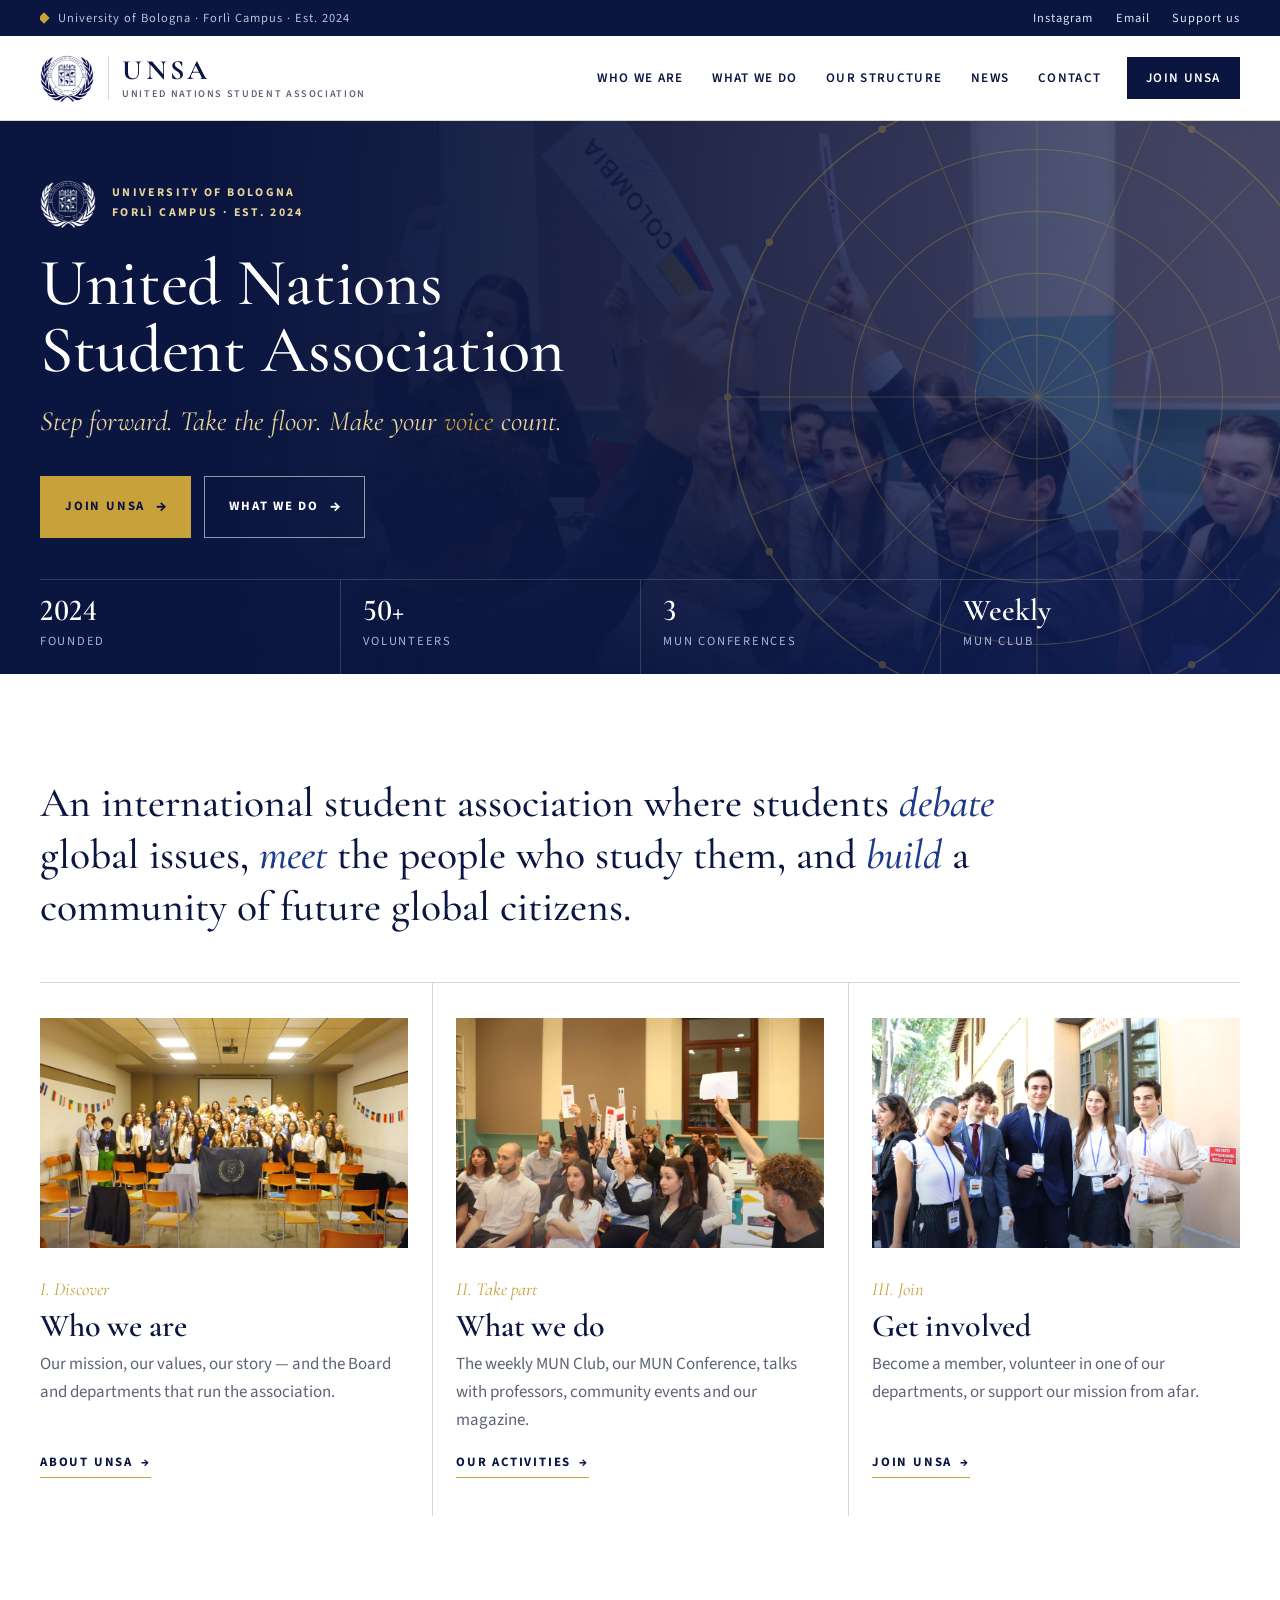
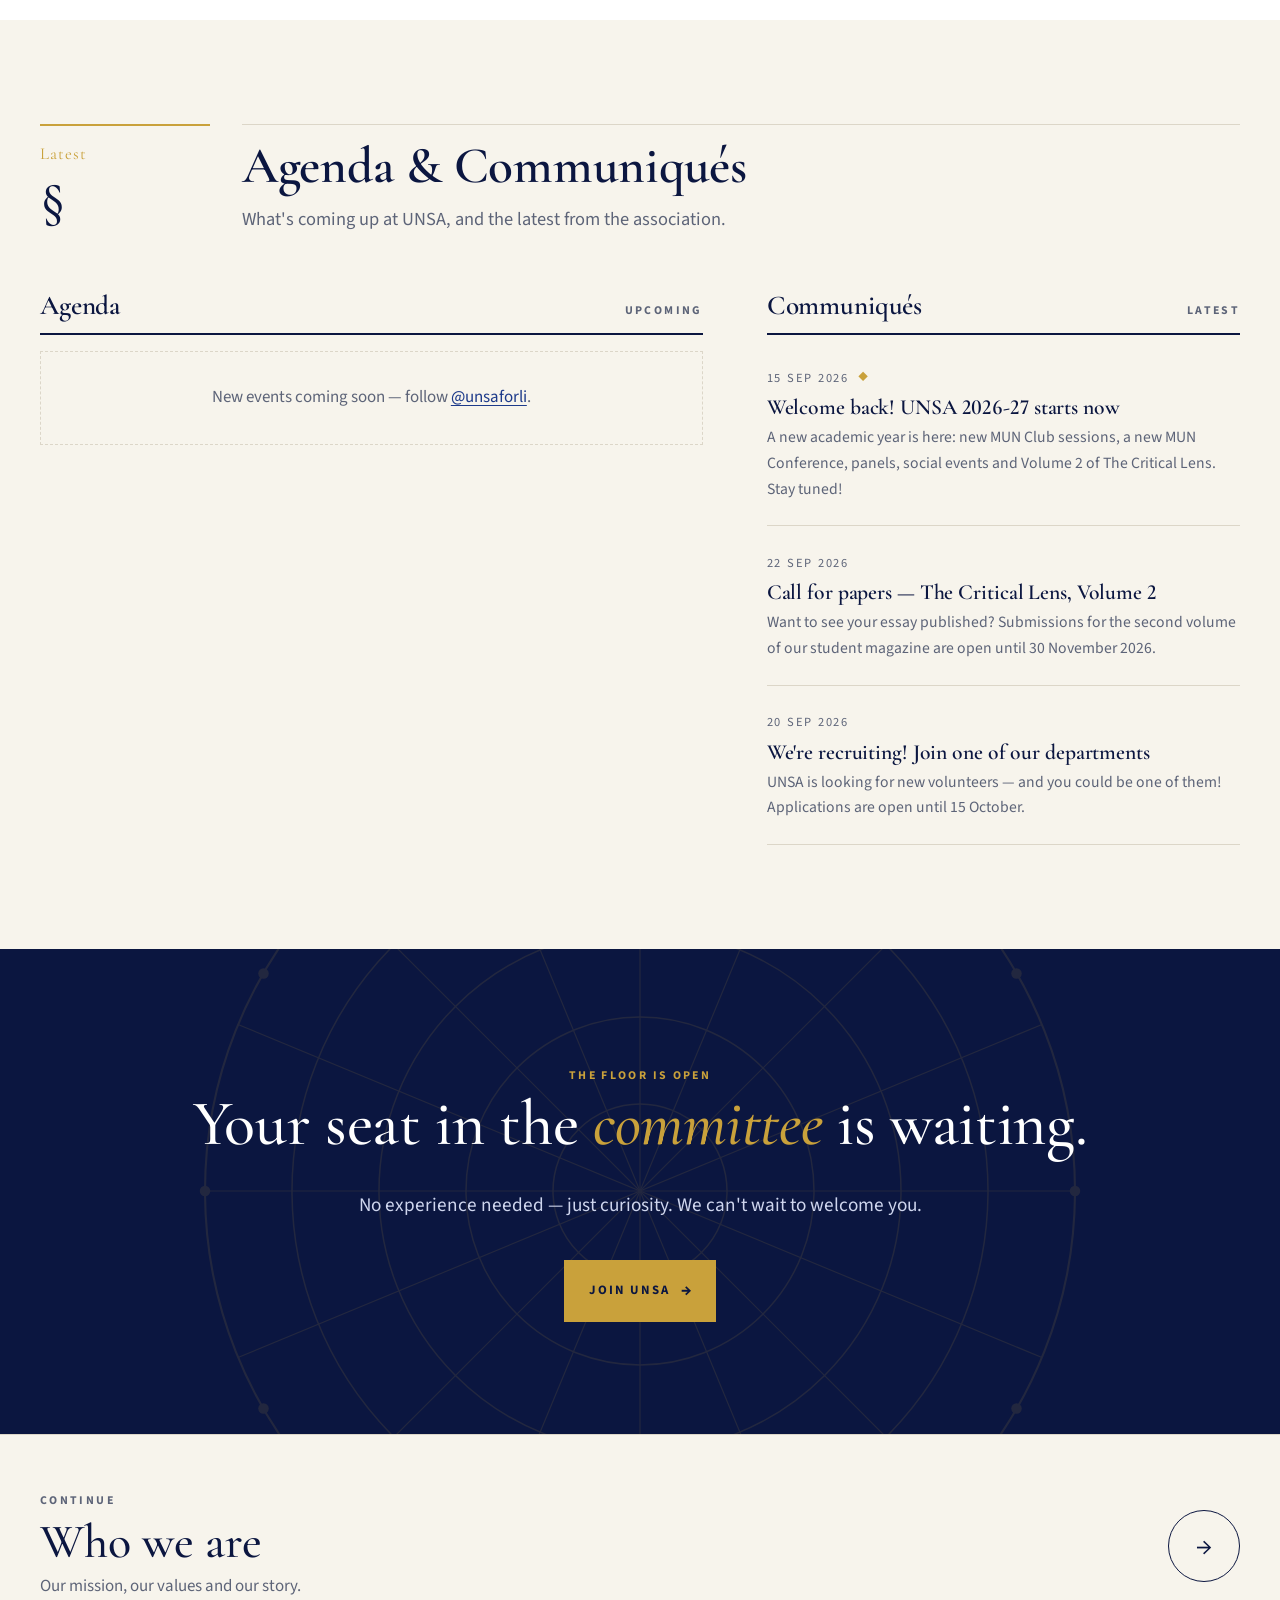
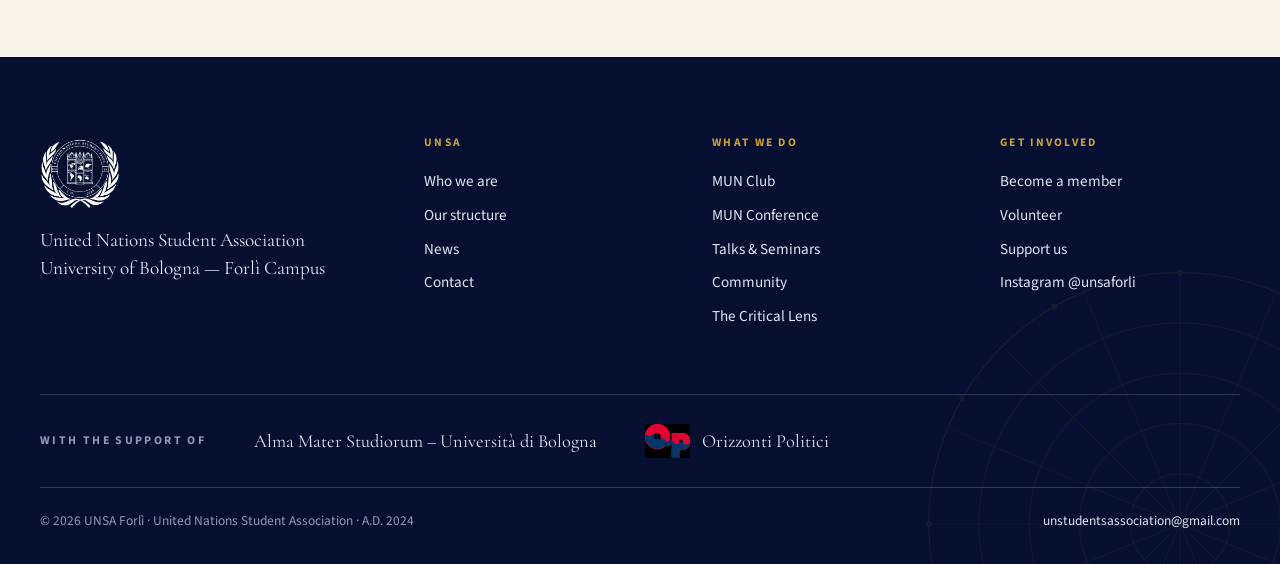
==== commit 6309de4f: "Rename main call-to-action to "Join UNSA"; simplify home closing band Co-Authored-By: Claude Opus 5." ====
--- a/index.html
+++ b/index.html
@@ -111,8 +111,7 @@
         <h2>Your seat in the <em>committee</em> is waiting.</h2>
         <p>No experience needed — just curiosity. We can't wait to welcome you.</p>
         <div class="btn-row">
-          <a class="btn btn--gold" href="get-involved.html">Get involved</a>
-          <a class="btn btn--ghost" href="mun-club.html">Try the MUN Club</a>
+          <a class="btn btn--gold" href="get-involved.html">Join UNSA</a>
         </div>
       </div>
     </section>
--- a/css/style.css
+++ b/css/style.css
@@ -69,23 +69,15 @@
 .brand__text span { font-size: .64rem; font-weight: 600; letter-spacing: .16em; text-transform: uppercase; color: var(--muted); margin-top: .3rem; }
 
 .main-nav > ul { list-style: none; margin: 0; padding: 0; display: flex; align-items: center; gap: .2rem; }
-.main-nav a, .main-nav .nav-drop > button {
+.main-nav a {
   font-family: var(--sans); font-size: .82rem; font-weight: 600; letter-spacing: .1em; text-transform: uppercase;
-  color: var(--ink); text-decoration: none; padding: .7rem .8rem; background: none; border: 0; cursor: pointer; position: relative;
-}
-.main-nav > ul > li > a::after, .main-nav .nav-drop > button::before {
+  color: var(--ink); text-decoration: none; padding: .7rem .8rem; position: relative;
+}
+.main-nav > ul > li > a::after {
   content: ""; position: absolute; left: .8rem; right: .8rem; bottom: .35rem; height: 2px; background: var(--gold);
   transform: scaleX(0); transform-origin: left; transition: transform .35s var(--ease);
 }
-.main-nav > ul > li > a:hover::after, .main-nav > ul > li > a.is-active::after,
-.main-nav .nav-drop > button:hover::before, .main-nav .nav-drop > button.is-active::before { transform: scaleX(1); }
-.nav-drop { position: relative; }
-.nav-drop > button::after { content: ""; display: inline-block; width: 6px; height: 6px; border-right: 1.5px solid currentColor; border-bottom: 1.5px solid currentColor; transform: rotate(45deg); margin: 0 0 3px .5rem; }
-.nav-drop ul { list-style: none; margin: 0; padding: .6rem 0; position: absolute; top: calc(100% + 6px); left: 0; min-width: 250px; background: var(--white); border: 1px solid var(--line); border-top: 3px solid var(--gold); box-shadow: 0 18px 40px rgba(11,22,64,.12); display: none; }
-.nav-drop:hover ul, .nav-drop:focus-within ul, .nav-drop.open ul { display: block; }
-.nav-drop ul a { display: block; padding: .65rem 1.2rem; text-transform: none; letter-spacing: .01em; font-size: .98rem; font-weight: 500; }
-.nav-drop ul a:hover, .nav-drop ul a.is-active { background: var(--ivory); color: var(--blue-2); }
-.nav-drop ul a small { display: block; font-size: .8rem; color: var(--muted); font-weight: 400; }
+.main-nav > ul > li > a:hover::after, .main-nav > ul > li > a.is-active::after { transform: scaleX(1); }
 .main-nav .nav-cta { background: var(--ink); color: var(--white); margin-left: .6rem; padding: .75rem 1.2rem; }
 .main-nav .nav-cta:hover { background: var(--gold); color: var(--ink); }
 .main-nav .nav-cta::after { display: none; }
@@ -97,11 +89,8 @@
   .main-nav { position: fixed; inset: calc(var(--header-h)) 0 auto 0; background: var(--white); border-bottom: 3px solid var(--gold); max-height: calc(100vh - var(--header-h)); overflow-y: auto; display: none; }
   .main-nav.open { display: block; }
   .main-nav > ul { flex-direction: column; align-items: stretch; padding: .8rem 1.25rem 1.6rem; gap: 0; }
-  .main-nav a, .main-nav .nav-drop > button { display: block; width: 100%; text-align: left; padding: .95rem .2rem; border-bottom: 1px solid var(--line); font-size: .9rem; }
-  .main-nav > ul > li > a::after, .main-nav .nav-drop > button::before { display: none; }
-  .nav-drop > button::after { display: none; }
-  .nav-drop ul { position: static; display: block; border: 0; box-shadow: none; padding: 0 0 .4rem 1rem; min-width: 0; }
-  .nav-drop ul a { border-bottom: 0; padding: .55rem .2rem; }
+  .main-nav a { display: block; width: 100%; text-align: left; padding: .95rem .2rem; border-bottom: 1px solid var(--line); font-size: .9rem; }
+  .main-nav > ul > li > a::after { display: none; }
   .main-nav .nav-cta { margin: 1rem 0 0; text-align: center; border: 0; }
   .nav-open .nav-toggle span:nth-child(1) { transform: translateY(8px) rotate(45deg); }
   .nav-open .nav-toggle span:nth-child(2) { opacity: 0; }
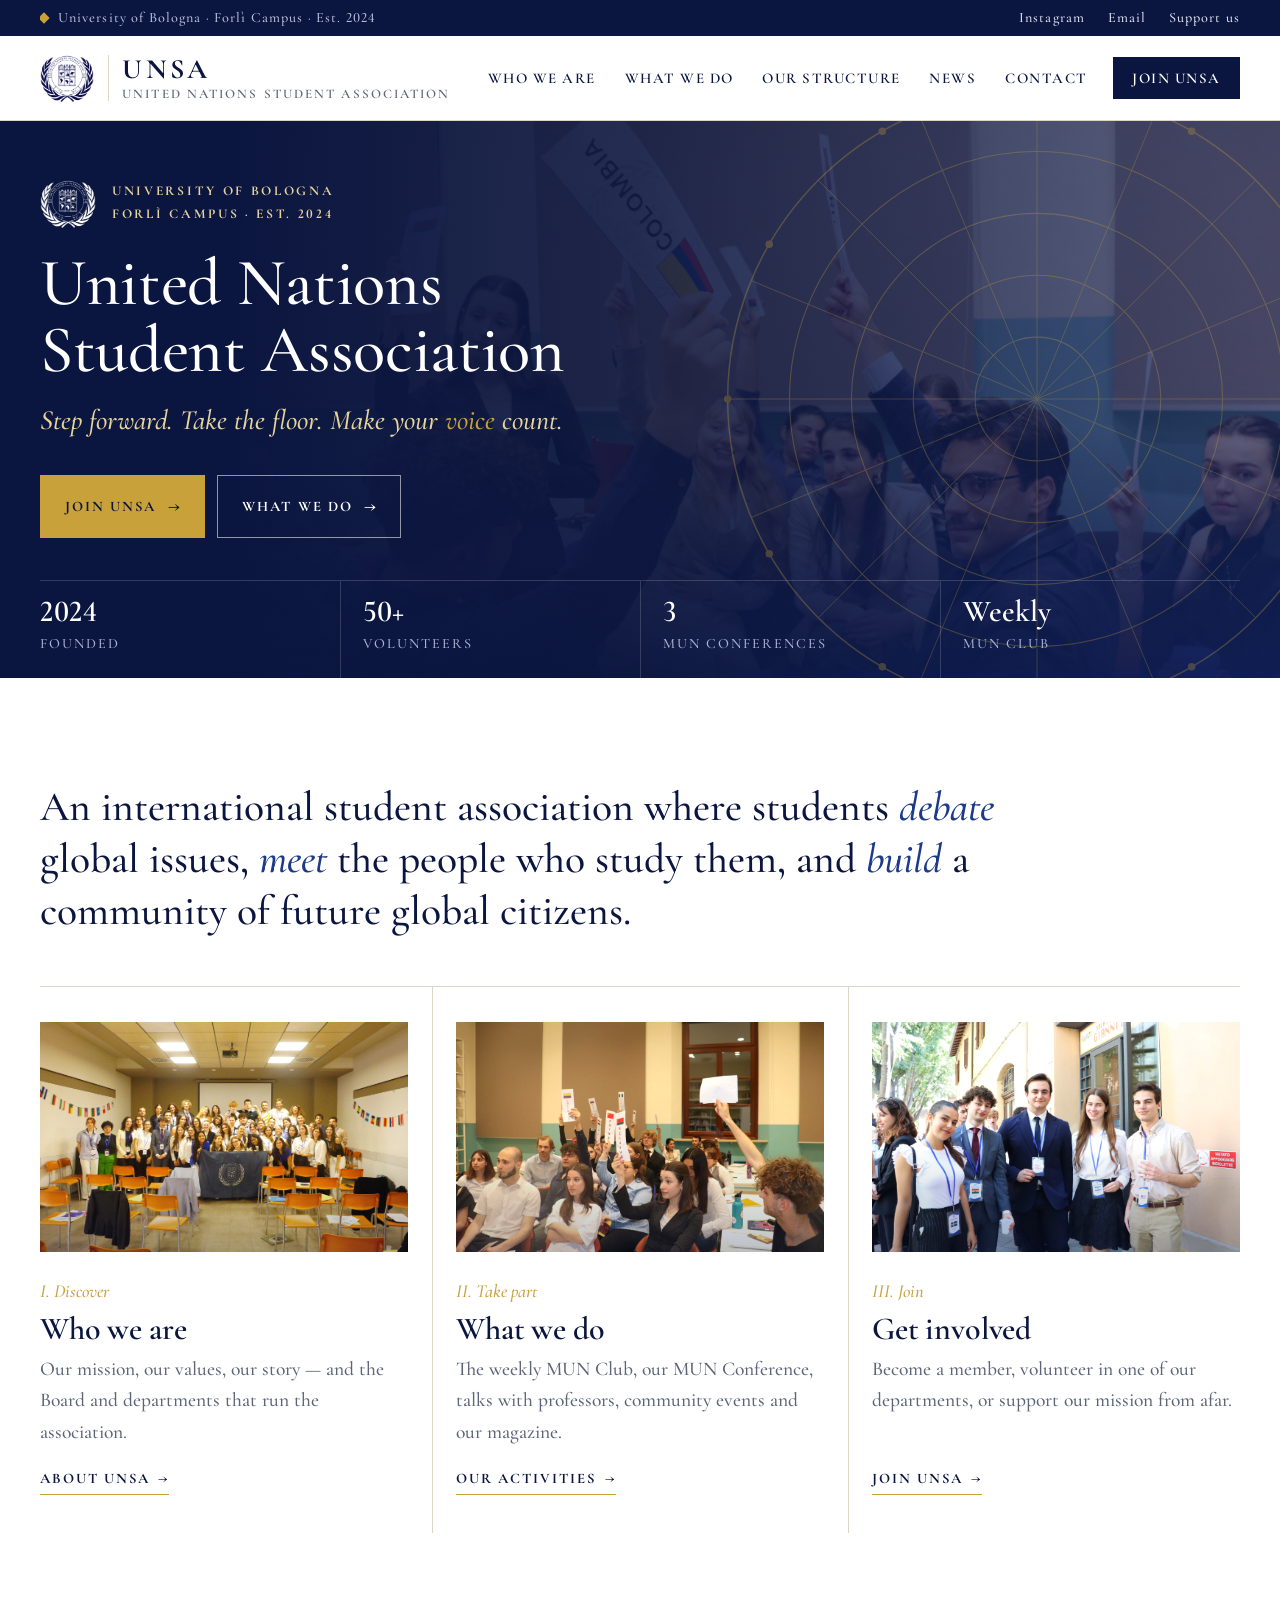
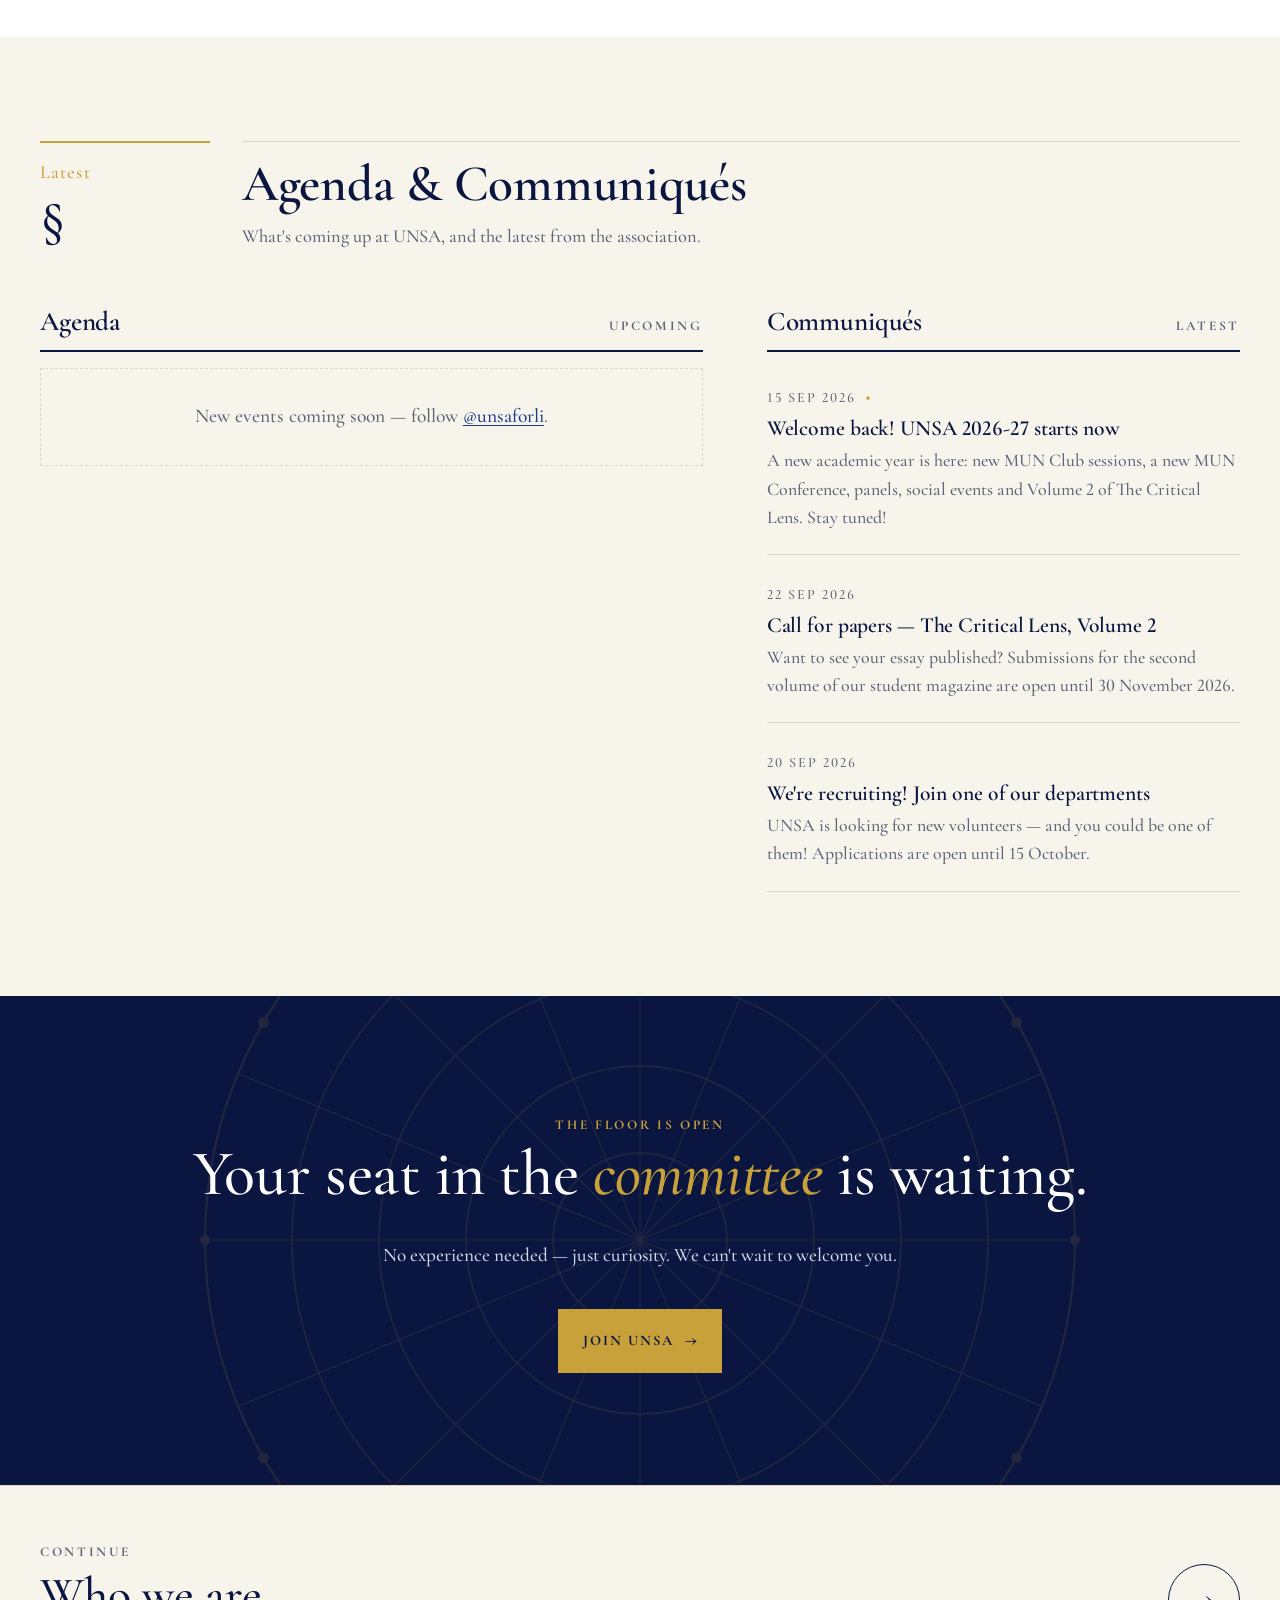
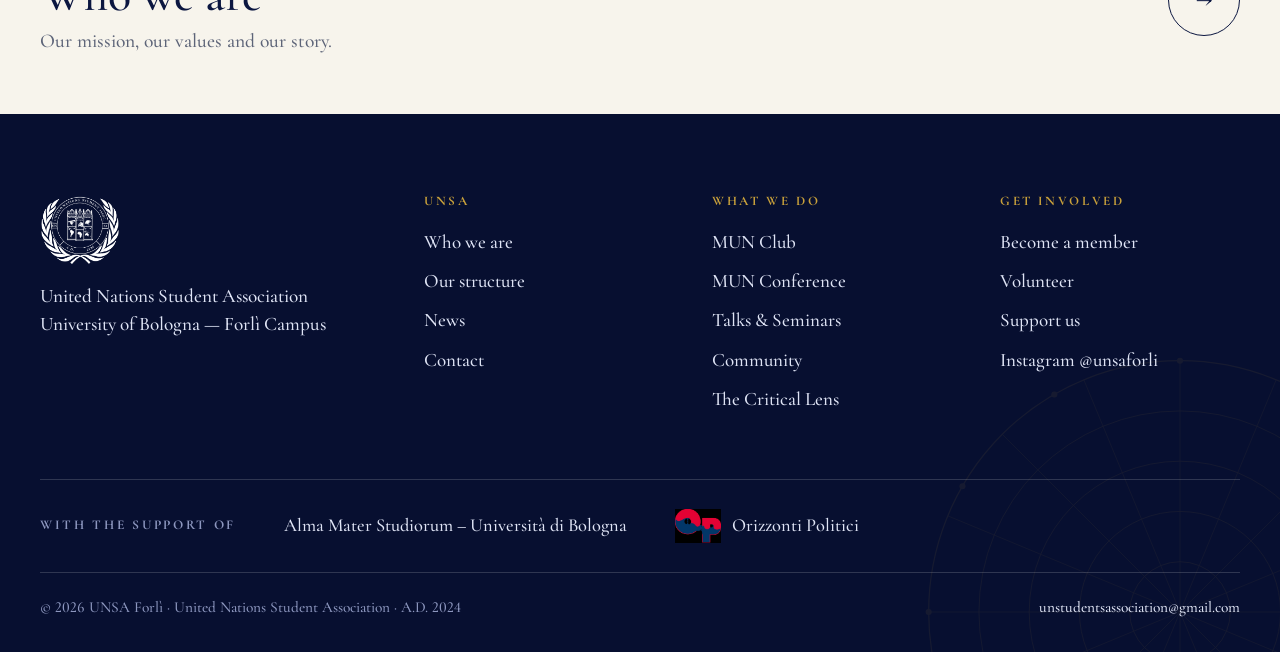
==== commit f0685dc1: "Use a single typeface (Cormorant Garamond) across the whole site Co-Authored-By: Claude Opus 5.5 <no" ====
--- a/index.html
+++ b/index.html
@@ -12,7 +12,7 @@
   <link rel="icon" href="assets/img/brand/favicon.png">
   <link rel="preconnect" href="https://fonts.googleapis.com">
   <link rel="preconnect" href="https://fonts.gstatic.com" crossorigin>
-  <link href="https://fonts.googleapis.com/css2?family=Cormorant+Garamond:ital,wght@0,500;0,600;0,700;1,500;1,600&family=Source+Sans+3:wght@400;500;600;700&display=swap" rel="stylesheet">
+  <link href="https://fonts.googleapis.com/css2?family=Cormorant+Garamond:ital,wght@0,500;0,600;0,700;1,500;1,600;1,700&display=swap" rel="stylesheet">
   <link rel="stylesheet" href="css/style.css">
 </head>
 <body data-page="home">
--- a/css/style.css
+++ b/css/style.css
@@ -19,8 +19,7 @@
   --line: #dcd6c8;
   --line-dark: rgba(255, 255, 255, .16);
 
-  --serif: "Cormorant Garamond", "Times New Roman", Georgia, serif;
-  --sans: "Source Sans 3", "Segoe UI", Arial, sans-serif;
+  --font: "Cormorant Garamond", Garamond, "Times New Roman", Georgia, serif;  /* the only typeface of the site */
 
   --container: 1200px;
   --header-h: 84px;
@@ -29,11 +28,11 @@
 
 *, *::before, *::after { box-sizing: border-box; }
 html { scroll-behavior: smooth; font-variant-numeric: lining-nums; }
-body { margin: 0; font-family: var(--sans); font-size: 1.06rem; line-height: 1.65; color: var(--text); background: var(--white); -webkit-font-smoothing: antialiased; }
+body { margin: 0; font-family: var(--font); font-size: 1.22rem; font-weight: 500; line-height: 1.6; color: var(--text); background: var(--white); -webkit-font-smoothing: antialiased; }
 img { max-width: 100%; display: block; }
 a { color: var(--blue-2); text-underline-offset: 3px; }
 a:hover { color: var(--ink); }
-h1, h2, h3, h4 { font-family: var(--serif); font-weight: 600; color: var(--ink); line-height: 1.08; margin: 0 0 .5em; letter-spacing: -.005em; }
+h1, h2, h3, h4 { font-family: var(--font); font-weight: 600; color: var(--ink); line-height: 1.08; margin: 0 0 .5em; letter-spacing: -.005em; }
 h1 { font-size: clamp(2.6rem, 6vw, 4.8rem); }
 h2 { font-size: clamp(2.1rem, 4vw, 3.2rem); }
 h3 { font-size: 1.6rem; }
@@ -48,10 +47,10 @@
 .narrow { max-width: 780px; }
 
 /* small caps label used everywhere */
-.label { font-family: var(--sans); font-size: .74rem; font-weight: 700; letter-spacing: .2em; text-transform: uppercase; color: var(--gold); }
+.label { font-family: var(--font); font-size: 0.84rem; font-weight: 700; letter-spacing: .2em; text-transform: uppercase; color: var(--gold); }
 
 /* ---------- Utility bar + header ---------- */
-.utility-bar { background: var(--ink); color: #b9c1dd; font-size: .78rem; letter-spacing: .08em; }
+.utility-bar { background: var(--ink); color: #b9c1dd; font-size: 0.89rem; letter-spacing: .08em; }
 .utility-bar .container { display: flex; justify-content: space-between; align-items: center; height: 36px; gap: 1rem; }
 .utility-bar a { color: #dfe4f5; text-decoration: none; margin-left: 1.4rem; }
 .utility-bar a:hover { color: var(--gold-soft); }
@@ -65,13 +64,13 @@
 .brand { display: flex; align-items: center; gap: .85rem; text-decoration: none; color: var(--ink); }
 .brand img { width: 54px; height: auto; }
 .brand__text { display: flex; flex-direction: column; line-height: 1; padding-left: .85rem; border-left: 1px solid var(--line); }
-.brand__text strong { font-family: var(--serif); font-size: 1.75rem; font-weight: 700; letter-spacing: .12em; }
-.brand__text span { font-size: .64rem; font-weight: 600; letter-spacing: .16em; text-transform: uppercase; color: var(--muted); margin-top: .3rem; }
+.brand__text strong { font-family: var(--font); font-size: 1.75rem; font-weight: 700; letter-spacing: .12em; }
+.brand__text span { font-size: 0.82rem; font-weight: 600; letter-spacing: .16em; text-transform: uppercase; color: var(--muted); margin-top: .3rem; white-space: nowrap; }
 
 .main-nav > ul { list-style: none; margin: 0; padding: 0; display: flex; align-items: center; gap: .2rem; }
 .main-nav a {
-  font-family: var(--sans); font-size: .82rem; font-weight: 600; letter-spacing: .1em; text-transform: uppercase;
-  color: var(--ink); text-decoration: none; padding: .7rem .8rem; position: relative;
+  font-family: var(--font); font-size: 0.93rem; font-weight: 600; letter-spacing: .1em; text-transform: uppercase;
+  color: var(--ink); text-decoration: none; padding: .7rem .8rem; position: relative; white-space: nowrap;
 }
 .main-nav > ul > li > a::after {
   content: ""; position: absolute; left: .8rem; right: .8rem; bottom: .35rem; height: 2px; background: var(--gold);
@@ -84,12 +83,12 @@
 .nav-toggle { display: none; background: none; border: 0; cursor: pointer; padding: .5rem; }
 .nav-toggle span { display: block; width: 26px; height: 2px; background: var(--ink); margin: 6px 0; transition: .25s; }
 
-@media (max-width: 1080px) {
+@media (max-width: 1200px) {
   .nav-toggle { display: block; }
   .main-nav { position: fixed; inset: calc(var(--header-h)) 0 auto 0; background: var(--white); border-bottom: 3px solid var(--gold); max-height: calc(100vh - var(--header-h)); overflow-y: auto; display: none; }
   .main-nav.open { display: block; }
   .main-nav > ul { flex-direction: column; align-items: stretch; padding: .8rem 1.25rem 1.6rem; gap: 0; }
-  .main-nav a { display: block; width: 100%; text-align: left; padding: .95rem .2rem; border-bottom: 1px solid var(--line); font-size: .9rem; }
+  .main-nav a { display: block; width: 100%; text-align: left; padding: .95rem .2rem; border-bottom: 1px solid var(--line); font-size: 1.13rem; }
   .main-nav > ul > li > a::after { display: none; }
   .main-nav .nav-cta { margin: 1rem 0 0; text-align: center; border: 0; }
   .nav-open .nav-toggle span:nth-child(1) { transform: translateY(8px) rotate(45deg); }
@@ -99,9 +98,9 @@
 @media (max-width: 480px) { .brand__text span { display: none; } }
 
 /* ---------- Buttons & links ---------- */
-.btn { display: inline-flex; align-items: center; gap: .7rem; font-family: var(--sans); font-weight: 700; font-size: .8rem; letter-spacing: .14em; text-transform: uppercase;
+.btn { display: inline-flex; align-items: center; gap: .7rem; font-family: var(--font); font-weight: 700; font-size: 0.91rem; letter-spacing: .14em; text-transform: uppercase;
   padding: 1rem 1.5rem; text-decoration: none; border: 1.5px solid transparent; cursor: pointer; transition: background .25s, color .25s, border-color .25s; }
-.btn::after { content: "→"; font-size: 1.05rem; letter-spacing: 0; transition: transform .25s var(--ease); }
+.btn::after { content: "→"; font-size: 1.16rem; letter-spacing: 0; transition: transform .25s var(--ease); }
 .btn:hover::after { transform: translateX(4px); }
 .btn--gold { background: var(--gold); color: var(--ink); }
 .btn--gold:hover { background: var(--gold-soft); color: var(--ink); }
@@ -113,7 +112,7 @@
 .btn--ghost:hover { background: var(--white); color: var(--ink); }
 .btn--nodeco::after { display: none; }
 .btn-row { display: flex; flex-wrap: wrap; gap: .8rem; }
-.more { font-weight: 700; font-size: .8rem; letter-spacing: .14em; text-transform: uppercase; text-decoration: none; color: var(--ink); display: inline-flex; gap: .5rem; align-items: center; border-bottom: 1.5px solid var(--gold); padding-bottom: .2rem; }
+.more { font-weight: 700; font-size: 0.91rem; letter-spacing: .14em; text-transform: uppercase; text-decoration: none; color: var(--ink); display: inline-flex; gap: .5rem; align-items: center; border-bottom: 1.5px solid var(--gold); padding-bottom: .2rem; }
 .more::after { content: "→"; transition: transform .25s var(--ease); }
 .more:hover::after { transform: translateX(4px); }
 .on-dark .more, .more.light { color: var(--white); }
@@ -145,13 +144,13 @@
 .hero__kicker .label { color: var(--gold-soft); line-height: 1.7; }
 .hero h1 { color: var(--white); font-weight: 500; font-size: clamp(2.4rem, 5.2vw, 4.3rem); line-height: 1; margin-bottom: .9rem; }
 .hero h1 em { font-style: italic; color: var(--gold); font-weight: 500; }
-.hero__tagline { font-family: var(--serif); font-style: italic; font-size: clamp(1.3rem, 2.4vw, 1.75rem); color: var(--gold-soft); margin-bottom: 2rem; }
+.hero__tagline { font-family: var(--font); font-style: italic; font-size: clamp(1.3rem, 2.4vw, 1.75rem); color: var(--gold-soft); margin-bottom: 2rem; }
 .hero__tagline em { color: var(--gold); }
 .hero__facts { border-top: 1px solid var(--line-dark); display: grid; grid-template-columns: repeat(4, 1fr); }
 .hero__facts div { padding: 1rem 1.2rem 1.2rem 0; }
 .hero__facts div + div { padding-left: 1.4rem; border-left: 1px solid var(--line-dark); }
-.hero__facts strong { display: block; font-family: var(--serif); font-size: 1.9rem; font-weight: 600; color: var(--white); line-height: 1; }
-.hero__facts span { font-size: .78rem; letter-spacing: .14em; text-transform: uppercase; color: #aab3d4; }
+.hero__facts strong { display: block; font-family: var(--font); font-size: 1.9rem; font-weight: 600; color: var(--white); line-height: 1; }
+.hero__facts span { font-size: 0.89rem; letter-spacing: .14em; text-transform: uppercase; color: #aab3d4; }
 @media (max-width: 760px) {
   .hero__facts { grid-template-columns: repeat(2, 1fr); }
   .hero__facts div:nth-child(3) { padding-left: 0; border-left: 0; }
@@ -167,7 +166,7 @@
 .page-hero h1 { color: var(--white); font-weight: 500; max-width: 900px; margin-bottom: .8rem; }
 .page-hero h1 em { color: var(--gold); }
 .page-hero p { font-size: 1.2rem; color: #cfd6ee; max-width: 640px; margin: 0; }
-.crumbs { display: flex; flex-wrap: wrap; gap: .5rem; font-size: .74rem; letter-spacing: .18em; text-transform: uppercase; margin-bottom: 1.8rem; color: #aab3d4; }
+.crumbs { display: flex; flex-wrap: wrap; gap: .5rem; font-size: 0.84rem; letter-spacing: .18em; text-transform: uppercase; margin-bottom: 1.8rem; color: #aab3d4; }
 .crumbs a { color: var(--gold-soft); text-decoration: none; }
 .crumbs > * + *::before { content: "/"; margin-right: .5rem; color: #6f7aa6; }
 
@@ -181,7 +180,7 @@
 
 /* numbered "article" heading */
 .art { display: grid; grid-template-columns: 170px 1fr; gap: 2rem; margin-bottom: 3.5rem; align-items: start; }
-.art__num { font-family: var(--serif); font-size: 1.05rem; color: var(--gold); border-top: 2px solid var(--gold); padding-top: .9rem; letter-spacing: .06em; }
+.art__num { font-family: var(--font); font-size: 1.16rem; color: var(--gold); border-top: 2px solid var(--gold); padding-top: .9rem; letter-spacing: .06em; }
 .art__num b { display: block; font-size: 3.4rem; font-weight: 500; line-height: 1; color: var(--ink); letter-spacing: 0; margin-top: .25rem; }
 .section--ink .art__num b { color: var(--white); }
 .art__head { border-top: 1px solid var(--line); padding-top: .9rem; }
@@ -215,9 +214,9 @@
 .muted { color: var(--muted); }
 
 /* ---------- Home: intro statement ---------- */
-.statement { font-family: var(--serif); font-size: clamp(1.7rem, 3.3vw, 2.6rem); line-height: 1.25; color: var(--ink); font-weight: 500; max-width: 980px; }
+.statement { font-family: var(--font); font-size: clamp(1.7rem, 3.3vw, 2.6rem); line-height: 1.25; color: var(--ink); font-weight: 500; max-width: 980px; }
 .statement em { color: var(--blue-2); }
-.statement-sign { display: flex; align-items: center; gap: 1rem; margin-top: 2rem; color: var(--muted); font-size: .95rem; }
+.statement-sign { display: flex; align-items: center; gap: 1rem; margin-top: 2rem; color: var(--muted); font-size: 1.19rem; }
 .statement-sign::before { content: ""; width: 48px; height: 1px; background: var(--gold); }
 
 /* ---------- Pathway (home) ---------- */
@@ -227,7 +226,7 @@
 .path:hover { color: inherit; }
 .path:hover h3 { color: var(--blue-2); }
 .path .duo { aspect-ratio: 16/10; margin-bottom: 1.6rem; }
-.path__num { font-family: var(--serif); font-style: italic; color: var(--gold); font-size: 1.15rem; margin-bottom: .3rem; }
+.path__num { font-family: var(--font); font-style: italic; color: var(--gold); font-size: 1.15rem; margin-bottom: .3rem; }
 .path h3 { font-size: 2rem; margin-bottom: .5rem; transition: color .2s; }
 .path p { color: var(--muted); flex: 1; }
 .path .more { align-self: flex-start; }
@@ -246,21 +245,21 @@
 .agenda-item { display: grid; grid-template-columns: 92px 1fr 118px; gap: 1.5rem; align-items: center; padding: 1.4rem 0; border-bottom: 1px solid var(--line); text-decoration: none; color: inherit; transition: background .3s, padding .3s; }
 .agenda-item:hover { background: var(--ivory); padding-left: .8rem; padding-right: .8rem; color: inherit; }
 .a-date { text-align: center; border-right: 1px solid var(--line); padding-right: 1.2rem; }
-.a-date .d { display: block; font-family: var(--serif); font-size: 3rem; font-weight: 600; line-height: .9; color: var(--ink); }
-.a-date .m { display: block; font-size: .72rem; letter-spacing: .2em; text-transform: uppercase; color: var(--gold); font-weight: 700; margin-top: .35rem; }
-.a-date .y { display: block; font-size: .72rem; color: var(--muted); }
+.a-date .d { display: block; font-family: var(--font); font-size: 3rem; font-weight: 600; line-height: .9; color: var(--ink); }
+.a-date .m { display: block; font-size: 0.82rem; letter-spacing: .2em; text-transform: uppercase; color: var(--gold); font-weight: 700; margin-top: .35rem; }
+.a-date .y { display: block; font-size: 0.82rem; color: var(--muted); }
 .agenda-item h4 { font-size: 1.45rem; margin: .15rem 0 .35rem; }
 .agenda-item .duo { width: 118px; height: 92px; }
-.cat { font-size: .7rem; font-weight: 700; letter-spacing: .18em; text-transform: uppercase; color: var(--blue-2); }
+.cat { font-size: 0.82rem; font-weight: 700; letter-spacing: .18em; text-transform: uppercase; color: var(--blue-2); }
 .cat.up { color: var(--gold); }
-.facts-inline { font-size: .9rem; color: var(--muted); display: flex; flex-wrap: wrap; gap: .2rem 1.1rem; }
+.facts-inline { font-size: 1.13rem; color: var(--muted); display: flex; flex-wrap: wrap; gap: .2rem 1.1rem; }
 @media (max-width: 560px) { .agenda-item { grid-template-columns: 70px 1fr; gap: 1rem; } .agenda-item .duo { display: none; } .a-date .d { font-size: 2.3rem; } }
 
 .communique { display: block; padding: 1.4rem 0; border-bottom: 1px solid var(--line); text-decoration: none; color: inherit; }
 .communique:hover h4 { color: var(--blue-2); }
-.communique time { font-size: .78rem; letter-spacing: .14em; text-transform: uppercase; color: var(--muted); }
+.communique time { font-size: 0.89rem; letter-spacing: .14em; text-transform: uppercase; color: var(--muted); }
 .communique h4 { font-size: 1.35rem; margin: .3rem 0 .35rem; transition: color .2s; }
-.communique p { color: var(--muted); font-size: .98rem; margin: 0; }
+.communique p { color: var(--muted); font-size: 1.12rem; margin: 0; }
 .communique .pin { color: var(--gold); font-weight: 700; margin-left: .6rem; }
 .empty { border: 1px dashed var(--line); padding: 2rem; text-align: center; color: var(--muted); margin-top: 1rem; }
 
@@ -279,16 +278,16 @@
 .resolution__head img { width: 70px; margin: 0 auto 1rem; }
 .resolution__head .label { color: var(--muted); display: block; }
 .resolution__head h3 { font-size: 1.9rem; margin: .4rem 0 0; }
-.resolution p { font-family: var(--serif); font-size: 1.32rem; line-height: 1.55; color: var(--text); margin-bottom: 1rem; }
+.resolution p { font-family: var(--font); font-size: 1.32rem; line-height: 1.55; color: var(--text); margin-bottom: 1rem; }
 .resolution p em { font-weight: 600; color: var(--ink); }
-.resolution ol { font-family: var(--serif); font-size: 1.32rem; line-height: 1.55; padding-left: 1.6rem; margin: 1.6rem 0 0; }
+.resolution ol { font-family: var(--font); font-size: 1.32rem; line-height: 1.55; padding-left: 1.6rem; margin: 1.6rem 0 0; }
 .resolution ol li { margin-bottom: .8rem; padding-left: .4rem; }
 .resolution ol li::marker { color: var(--gold); font-weight: 700; }
 .resolution ol em { text-decoration: underline; text-decoration-color: var(--gold); text-underline-offset: 4px; font-weight: 600; font-style: normal; }
 
 /* ---------- Values ---------- */
 .value { border-top: 1px solid var(--line); padding-top: 1.4rem; }
-.value .v-num { font-family: var(--serif); font-style: italic; color: var(--gold); font-size: 1.1rem; }
+.value .v-num { font-family: var(--font); font-style: italic; color: var(--gold); font-size: 1.1rem; }
 .value h4 { font-size: 1.5rem; margin: .2rem 0 .5rem; }
 .value p { color: var(--muted); margin: 0; }
 
@@ -296,21 +295,21 @@
 .timeline { list-style: none; margin: 0; padding: 0; display: grid; grid-template-columns: repeat(4, 1fr); gap: 0; border-top: 1px solid var(--line-dark); }
 .timeline li { padding: 1.8rem 1.4rem 1.8rem 0; position: relative; }
 .timeline li::before { content: ""; position: absolute; top: -6px; left: 0; width: 11px; height: 11px; background: var(--gold); transform: rotate(45deg); }
-.timeline .when { font-family: var(--serif); font-size: 1.9rem; color: var(--white); line-height: 1; display: block; margin: .6rem 0 .6rem; }
-.timeline h4 { font-family: var(--sans); font-size: .98rem; font-weight: 700; color: var(--gold-soft); margin-bottom: .35rem; letter-spacing: .02em; }
-.timeline p { font-size: .96rem; color: #b9c1dd; margin: 0; }
+.timeline .when { font-family: var(--font); font-size: 1.9rem; color: var(--white); line-height: 1; display: block; margin: .6rem 0 .6rem; }
+.timeline h4 { font-family: var(--font); font-size: 1.12rem; font-weight: 700; color: var(--gold-soft); margin-bottom: .35rem; letter-spacing: .02em; }
+.timeline p { font-size: 1.2rem; color: #b9c1dd; margin: 0; }
 @media (max-width: 980px) { .timeline { grid-template-columns: repeat(2, 1fr); } }
 @media (max-width: 560px) { .timeline { grid-template-columns: 1fr; } }
 
 /* ---------- People ---------- */
 .person { display: flex; align-items: center; gap: 1rem; }
-.monogram { width: 60px; height: 60px; flex-shrink: 0; display: grid; place-items: center; font-family: var(--serif); font-size: 1.3rem; font-weight: 600; color: var(--ink); background: var(--ivory); border: 1px solid var(--gold); border-radius: 50%; position: relative; }
+.monogram { width: 60px; height: 60px; flex-shrink: 0; display: grid; place-items: center; font-family: var(--font); font-size: 1.3rem; font-weight: 600; color: var(--ink); background: var(--ivory); border: 1px solid var(--gold); border-radius: 50%; position: relative; }
 .monogram::after { content: ""; position: absolute; inset: 4px; border: 1px solid var(--stone); border-radius: 50%; }
 .section--ink .monogram { background: rgba(255,255,255,.05); color: var(--white); }
 .section--ink .monogram::after { border-color: rgba(255,255,255,.1); }
-.person strong { display: block; font-family: var(--serif); font-size: 1.3rem; font-weight: 600; color: var(--ink); line-height: 1.15; }
+.person strong { display: block; font-family: var(--font); font-size: 1.3rem; font-weight: 600; color: var(--ink); line-height: 1.15; }
 .section--ink .person strong { color: var(--white); }
-.person span { font-size: .78rem; letter-spacing: .12em; text-transform: uppercase; color: var(--muted); }
+.person span { font-size: 0.89rem; letter-spacing: .12em; text-transform: uppercase; color: var(--muted); }
 .section--ink .person span { color: #aab3d4; }
 .person.tba strong { color: var(--muted); font-style: italic; font-weight: 500; }
 .section--ink .person.tba strong { color: #8d97bf; }
@@ -321,17 +320,17 @@
 .org__board::before { content: ""; position: absolute; inset: 5px; border: 1px solid var(--line); pointer-events: none; }
 .org__board .label { color: var(--gold); }
 .org__board h3 { font-size: 2rem; margin: .2rem 0 .2rem; }
-.org__board p { margin: 0; color: var(--muted); font-size: .95rem; }
+.org__board p { margin: 0; color: var(--muted); font-size: 1.19rem; }
 .org__line { width: 1px; height: 46px; background: var(--gold); margin: 0 auto; }
 .org__depts { display: grid; grid-template-columns: repeat(6, 1fr); position: relative; padding-top: 46px; }
 .org__depts::before { content: ""; position: absolute; top: 0; left: calc(100% / 12); right: calc(100% / 12); height: 1px; background: var(--gold); }
 .org__dept { position: relative; text-align: center; text-decoration: none; color: var(--ink); padding: 0 .5rem; }
 .org__dept::before { content: ""; position: absolute; top: -46px; left: 50%; width: 1px; height: 46px; background: var(--gold); }
-.org__dept .circle { width: 88px; height: 88px; margin: 0 auto .9rem; border-radius: 50%; border: 1px solid var(--ink); display: grid; place-items: center; font-family: var(--serif); font-size: 2rem; background: var(--white); transition: background .3s, color .3s; position: relative; }
+.org__dept .circle { width: 88px; height: 88px; margin: 0 auto .9rem; border-radius: 50%; border: 1px solid var(--ink); display: grid; place-items: center; font-family: var(--font); font-size: 2rem; background: var(--white); transition: background .3s, color .3s; position: relative; }
 .org__dept .circle::after { content: ""; position: absolute; inset: 5px; border-radius: 50%; border: 1px solid var(--line); }
 .org__dept:hover .circle { background: var(--ink); color: var(--gold); }
-.org__dept strong { display: block; font-family: var(--serif); font-size: 1.2rem; line-height: 1.15; }
-.org__dept small { font-size: .72rem; letter-spacing: .14em; text-transform: uppercase; color: var(--muted); }
+.org__dept strong { display: block; font-family: var(--font); font-size: 1.2rem; line-height: 1.15; }
+.org__dept small { font-size: 0.82rem; letter-spacing: .14em; text-transform: uppercase; color: var(--muted); }
 @media (max-width: 980px) {
   .org__depts { grid-template-columns: repeat(3, 1fr); row-gap: 2rem; padding-top: 2rem; }
   .org__depts::before, .org__dept::before { display: none; }
@@ -339,8 +338,8 @@
 @media (max-width: 520px) { .org__depts { grid-template-columns: repeat(2, 1fr); } }
 
 .dept { display: grid; grid-template-columns: 120px 1fr 1fr; gap: 3rem; padding: 4rem 0; border-top: 1px solid var(--line); scroll-margin-top: calc(var(--header-h) + 1rem); }
-.dept__num { font-family: var(--serif); font-size: 5rem; font-weight: 500; line-height: .8; color: var(--gold); }
-.dept__num small { display: block; font-family: var(--sans); font-size: .7rem; letter-spacing: .2em; text-transform: uppercase; color: var(--muted); margin-top: 1rem; }
+.dept__num { font-family: var(--font); font-size: 5rem; font-weight: 500; line-height: .8; color: var(--gold); }
+.dept__num small { display: block; font-family: var(--font); font-size: 0.82rem; letter-spacing: .2em; text-transform: uppercase; color: var(--muted); margin-top: 1rem; }
 .dept h3 { font-size: 2.2rem; }
 .dept .lead { font-size: 1.12rem; color: var(--muted); }
 .dept .duo { aspect-ratio: 16/10; margin-top: 1.6rem; }
@@ -350,9 +349,9 @@
 .team-box { margin-bottom: 2rem; }
 .team-box .label { display: block; color: var(--muted); margin-bottom: 1rem; }
 .team-box .people { display: grid; grid-template-columns: repeat(2, 1fr); gap: 1rem 1.4rem; }
-.team-box .monogram { width: 46px; height: 46px; font-size: 1rem; }
+.team-box .monogram { width: 46px; height: 46px; font-size: 1.1rem; }
 .team-box .person strong { font-size: 1.1rem; }
-.team-box .person span { font-size: .7rem; }
+.team-box .person span { font-size: 0.82rem; }
 @media (max-width: 980px) { .dept { grid-template-columns: 1fr; gap: 1.5rem; } .dept__num { font-size: 3.5rem; } .dept__num small { display: inline; margin-left: .8rem; } }
 @media (max-width: 520px) { .team-box .people { grid-template-columns: 1fr; } }
 
@@ -366,15 +365,15 @@
 .subcards { display: grid; grid-template-columns: 1fr 1fr; gap: 1rem; margin: 1.8rem 0 0; }
 .subcard { border: 1px solid var(--line); padding: 1.3rem 1.3rem 1.2rem; text-decoration: none; color: inherit; transition: border-color .3s, background .3s; display: flex; flex-direction: column; }
 .subcard:hover { border-color: var(--gold); background: var(--ivory); color: inherit; }
-.subcard strong { font-family: var(--serif); font-size: 1.4rem; color: var(--ink); }
-.subcard span { font-size: .95rem; color: var(--muted); flex: 1; margin: .2rem 0 .8rem; }
-.subcard em { font-style: normal; font-size: .75rem; font-weight: 700; letter-spacing: .14em; text-transform: uppercase; color: var(--blue-2); }
+.subcard strong { font-family: var(--font); font-size: 1.4rem; color: var(--ink); }
+.subcard span { font-size: 1.19rem; color: var(--muted); flex: 1; margin: .2rem 0 .8rem; }
+.subcard em { font-style: normal; font-size: 0.85rem; font-weight: 700; letter-spacing: .14em; text-transform: uppercase; color: var(--blue-2); }
 .subcard em::after { content: " →"; }
 @media (max-width: 900px) { .programme { grid-template-columns: 1fr; gap: 2rem; padding: 3.5rem 0; } .programme--flip .programme__media { order: 0; } }
 @media (max-width: 520px) { .subcards { grid-template-columns: 1fr; } }
 
 .chips { display: flex; flex-wrap: wrap; gap: .5rem; margin: 1.2rem 0 1.6rem; padding: 0; list-style: none; }
-.chips li { font-size: .88rem; border: 1px solid var(--line); padding: .35rem .8rem; background: var(--white); }
+.chips li { font-size: 1.1rem; border: 1px solid var(--line); padding: .35rem .8rem; background: var(--white); }
 
 /* ---------- Key facts box ---------- */
 .factbox { border: 1px solid var(--ink); background: var(--white); position: relative; }
@@ -384,26 +383,26 @@
 .factbox dl { margin: 0; padding: .6rem 1.6rem 1rem; }
 .factbox dl div { display: grid; grid-template-columns: 110px 1fr; gap: 1rem; padding: .85rem 0; border-bottom: 1px solid var(--line); }
 .factbox dl div:last-child { border-bottom: 0; }
-.factbox dt { font-size: .72rem; font-weight: 700; letter-spacing: .16em; text-transform: uppercase; color: var(--muted); padding-top: .25rem; }
-.factbox dd { margin: 0; font-family: var(--serif); font-size: 1.3rem; color: var(--ink); line-height: 1.3; }
+.factbox dt { font-size: 0.82rem; font-weight: 700; letter-spacing: .16em; text-transform: uppercase; color: var(--muted); padding-top: .25rem; }
+.factbox dd { margin: 0; font-family: var(--font); font-size: 1.3rem; color: var(--ink); line-height: 1.3; }
 .factbox .btn-row { padding: 0 1.6rem 1.6rem; position: relative; }
 
 /* ---------- Editions (conference archive) ---------- */
 .edition { display: grid; grid-template-columns: 110px 250px 1fr; gap: 2.4rem; padding: 3rem 0; border-top: 1px solid var(--line); align-items: start; }
-.edition__year { font-family: var(--serif); font-size: 2.6rem; line-height: .9; color: var(--ink); }
-.edition__year small { display: block; font-family: var(--sans); font-size: .72rem; letter-spacing: .18em; text-transform: uppercase; color: var(--gold); margin-top: .5rem; }
+.edition__year { font-family: var(--font); font-size: 2.6rem; line-height: .9; color: var(--ink); }
+.edition__year small { display: block; font-family: var(--font); font-size: 0.82rem; letter-spacing: .18em; text-transform: uppercase; color: var(--gold); margin-top: .5rem; }
 .edition__poster { border: 1px solid var(--line); padding: 6px; background: var(--white); }
 .edition h3 { font-size: 1.9rem; margin-bottom: .4rem; }
-.edition .topic { font-family: var(--serif); font-style: italic; font-size: 1.35rem; line-height: 1.35; color: var(--blue-2); margin-bottom: 1.2rem; }
-.edition dl { display: grid; grid-template-columns: 110px 1fr; gap: .5rem 1rem; margin: 0; font-size: 1rem; }
-.edition dt { font-size: .72rem; font-weight: 700; letter-spacing: .14em; text-transform: uppercase; color: var(--muted); padding-top: .2rem; }
+.edition .topic { font-family: var(--font); font-style: italic; font-size: 1.35rem; line-height: 1.35; color: var(--blue-2); margin-bottom: 1.2rem; }
+.edition dl { display: grid; grid-template-columns: 110px 1fr; gap: .5rem 1rem; margin: 0; font-size: 1.1rem; }
+.edition dt { font-size: 0.82rem; font-weight: 700; letter-spacing: .14em; text-transform: uppercase; color: var(--muted); padding-top: .2rem; }
 .edition dd { margin: 0; }
 @media (max-width: 900px) { .edition { grid-template-columns: 1fr; gap: 1.2rem; } .edition__poster { max-width: 280px; } }
 
 /* ---------- Accordion ---------- */
 .acc details { border-bottom: 1px solid var(--line); }
 .acc details:first-child { border-top: 1px solid var(--line); }
-.acc summary { cursor: pointer; list-style: none; padding: 1.3rem 0; font-family: var(--serif); font-size: 1.4rem; font-weight: 600; color: var(--ink); display: flex; justify-content: space-between; gap: 1rem; align-items: center; }
+.acc summary { cursor: pointer; list-style: none; padding: 1.3rem 0; font-family: var(--font); font-size: 1.4rem; font-weight: 600; color: var(--ink); display: flex; justify-content: space-between; gap: 1rem; align-items: center; }
 .acc summary::-webkit-details-marker { display: none; }
 .acc summary::after { content: ""; width: 12px; height: 12px; border-right: 1.5px solid var(--gold); border-bottom: 1.5px solid var(--gold); transform: rotate(45deg); transition: transform .3s; flex-shrink: 0; margin-top: -6px; }
 .acc details[open] summary::after { transform: rotate(-135deg); margin-top: 6px; }
@@ -416,7 +415,7 @@
 .steps { display: grid; grid-template-columns: repeat(3, 1fr); counter-reset: s; border-top: 1px solid var(--line); }
 .steps > div { padding: 1.8rem 1.8rem 0 0; }
 .steps > div + div { padding-left: 1.8rem; border-left: 1px solid var(--line); }
-.steps > div::before { counter-increment: s; content: "0" counter(s); display: block; font-family: var(--serif); font-size: 2.6rem; color: var(--gold); line-height: 1; margin-bottom: .8rem; }
+.steps > div::before { counter-increment: s; content: "0" counter(s); display: block; font-family: var(--font); font-size: 2.6rem; color: var(--gold); line-height: 1; margin-bottom: .8rem; }
 .steps h4 { font-size: 1.45rem; }
 .steps p { color: var(--muted); margin: 0; }
 @media (max-width: 760px) { .steps { grid-template-columns: 1fr; } .steps > div, .steps > div + div { padding: 1.6rem 0; border-left: 0; border-bottom: 1px solid var(--line); } }
@@ -428,7 +427,7 @@
 
 /* ---------- Events page ---------- */
 .filters { display: flex; flex-wrap: wrap; gap: 0; border: 1px solid var(--ink); width: fit-content; max-width: 100%; margin-bottom: 3.5rem; }
-.filter-btn { font-family: var(--sans); font-size: .76rem; font-weight: 700; letter-spacing: .14em; text-transform: uppercase; padding: .85rem 1.2rem; border: 0; border-right: 1px solid var(--ink); background: var(--white); color: var(--ink); cursor: pointer; transition: background .2s, color .2s; }
+.filter-btn { font-family: var(--font); font-size: 0.87rem; font-weight: 700; letter-spacing: .14em; text-transform: uppercase; padding: .85rem 1.2rem; border: 0; border-right: 1px solid var(--ink); background: var(--white); color: var(--ink); cursor: pointer; transition: background .2s, color .2s; }
 .filter-btn:last-child { border-right: 0; }
 .filter-btn.is-active, .filter-btn:hover { background: var(--ink); color: var(--white); }
 @media (max-width: 640px) { .filters { border: 0; gap: .4rem; } .filter-btn { border: 1px solid var(--ink) !important; } }
@@ -441,19 +440,19 @@
 .card__poster.photo img { object-fit: cover; }
 .card:hover .card__poster img { transform: scale(1.04); }
 .card h4 { font-size: 1.55rem; margin: .4rem 0 .5rem; transition: color .2s; }
-.card p { color: var(--muted); font-size: .98rem; }
+.card p { color: var(--muted); font-size: 1.12rem; }
 .card .facts-inline { margin-bottom: .8rem; }
 
 /* ---------- Event detail ---------- */
 .event-detail { display: grid; grid-template-columns: 400px 1fr; gap: 4.5rem; align-items: start; }
 .event-detail__poster { position: sticky; top: calc(var(--header-h) + 2rem); border: 1px solid var(--line); padding: 8px; background: var(--white); }
-.event-detail .lead { font-family: var(--serif); font-size: 1.6rem; line-height: 1.35; color: var(--ink); }
+.event-detail .lead { font-family: var(--font); font-size: 1.6rem; line-height: 1.35; color: var(--ink); }
 .event-detail .factbox { margin: 2rem 0; }
 .speakers { display: grid; grid-template-columns: repeat(auto-fill, minmax(230px, 1fr)); gap: 1.4rem 2rem; margin: 1.2rem 0 2rem; }
 .speaker { display: flex; gap: 1rem; align-items: center; }
 .speaker img { width: 76px; height: 76px; border-radius: 50%; object-fit: cover; border: 1px solid var(--gold); padding: 3px; background: var(--white); flex-shrink: 0; }
-.speaker strong { display: block; font-family: var(--serif); font-size: 1.2rem; color: var(--ink); line-height: 1.15; }
-.speaker span { font-size: .86rem; color: var(--muted); line-height: 1.35; display: block; margin-top: .2rem; }
+.speaker strong { display: block; font-family: var(--font); font-size: 1.2rem; color: var(--ink); line-height: 1.15; }
+.speaker span { font-size: 0.98rem; color: var(--muted); line-height: 1.35; display: block; margin-top: .2rem; }
 @media (max-width: 900px) { .event-detail { grid-template-columns: 1fr; gap: 2.5rem; } .event-detail__poster { position: static; max-width: 420px; } }
 
 /* ---------- Critical Lens ---------- */
@@ -461,18 +460,18 @@
 .lens-cover:hover { transform: rotate(0) scale(1.02); }
 .toc { counter-reset: t; border-top: 2px solid var(--ink); }
 .toc article { display: grid; grid-template-columns: 70px 1fr 220px; gap: 2rem; padding: 2rem 0; border-bottom: 1px solid var(--line); }
-.toc article::before { counter-increment: t; content: counter(t, upper-roman); font-family: var(--serif); font-size: 2.2rem; color: var(--gold); line-height: 1; }
-.toc .kind { font-size: .7rem; font-weight: 700; letter-spacing: .2em; text-transform: uppercase; color: var(--un); }
+.toc article::before { counter-increment: t; content: counter(t, upper-roman); font-family: var(--font); font-size: 2.2rem; color: var(--gold); line-height: 1; }
+.toc .kind { font-size: 0.82rem; font-weight: 700; letter-spacing: .2em; text-transform: uppercase; color: var(--un); }
 .toc h4 { font-size: 1.7rem; margin: .3rem 0 .2rem; }
-.toc .sub { font-family: var(--serif); font-style: italic; font-size: 1.15rem; color: var(--muted); margin-bottom: .6rem; }
-.toc p { margin: 0; font-size: 1rem; }
-.toc .by { font-family: var(--serif); font-size: 1.2rem; color: var(--ink); text-align: right; }
-.toc .by small { display: block; font-family: var(--sans); font-size: .7rem; letter-spacing: .16em; text-transform: uppercase; color: var(--muted); }
+.toc .sub { font-family: var(--font); font-style: italic; font-size: 1.15rem; color: var(--muted); margin-bottom: .6rem; }
+.toc p { margin: 0; font-size: 1.1rem; }
+.toc .by { font-family: var(--font); font-size: 1.2rem; color: var(--ink); text-align: right; }
+.toc .by small { display: block; font-family: var(--font); font-size: 0.82rem; letter-spacing: .16em; text-transform: uppercase; color: var(--muted); }
 @media (max-width: 860px) { .toc article { grid-template-columns: 50px 1fr; } .toc .by { grid-column: 2; text-align: left; } }
 .credits { display: grid; grid-template-columns: repeat(4, 1fr); gap: 2rem; }
 .credits div { border-top: 1px solid var(--line-dark); padding-top: 1rem; }
 .credits .label { display: block; margin-bottom: .6rem; }
-.credits p { font-family: var(--serif); font-size: 1.25rem; color: var(--white); line-height: 1.5; margin: 0; }
+.credits p { font-family: var(--font); font-size: 1.25rem; color: var(--white); line-height: 1.5; margin: 0; }
 @media (max-width: 860px) { .credits { grid-template-columns: 1fr 1fr; } }
 
 /* ---------- Join ---------- */
@@ -481,12 +480,12 @@
 .way:last-child { border-right: 0; }
 .way.featured { background: var(--ink); color: #d4daef; }
 .way.featured h3 { color: var(--white); }
-.way .w-num { font-family: var(--serif); font-style: italic; font-size: 1.1rem; color: var(--gold); }
+.way .w-num { font-family: var(--font); font-style: italic; font-size: 1.1rem; color: var(--gold); }
 .way h3 { font-size: 2rem; margin: .3rem 0 .6rem; }
-.way .q { font-family: var(--serif); font-style: italic; font-size: 1.2rem; color: var(--muted); }
+.way .q { font-family: var(--font); font-style: italic; font-size: 1.2rem; color: var(--muted); }
 .way.featured .q { color: #b9c1dd; }
 .way ul { list-style: none; padding: 0; margin: 0 0 2rem; flex: 1; }
-.way li { padding: .55rem 0 .55rem 1.5rem; border-bottom: 1px solid var(--line); position: relative; font-size: .98rem; }
+.way li { padding: .55rem 0 .55rem 1.5rem; border-bottom: 1px solid var(--line); position: relative; font-size: 1.12rem; }
 .way.featured li { border-color: var(--line-dark); }
 .way li::before { content: ""; position: absolute; left: 0; top: 1rem; width: 7px; height: 7px; background: var(--gold); transform: rotate(45deg); }
 .way .btn { align-self: flex-start; }
@@ -495,15 +494,15 @@
 /* ---------- Contact ---------- */
 .contact-rows { border-top: 2px solid var(--ink); }
 .contact-rows > div { display: grid; grid-template-columns: 150px 1fr; gap: 1.5rem; padding: 1.3rem 0; border-bottom: 1px solid var(--line); align-items: baseline; }
-.contact-rows dt { font-size: .72rem; font-weight: 700; letter-spacing: .16em; text-transform: uppercase; color: var(--muted); }
-.contact-rows dd { margin: 0; font-family: var(--serif); font-size: 1.45rem; color: var(--ink); line-height: 1.3; }
+.contact-rows dt { font-size: 0.82rem; font-weight: 700; letter-spacing: .16em; text-transform: uppercase; color: var(--muted); }
+.contact-rows dd { margin: 0; font-family: var(--font); font-size: 1.45rem; color: var(--ink); line-height: 1.3; }
 .contact-rows dd a { color: var(--ink); text-decoration-color: var(--gold); }
 @media (max-width: 560px) { .contact-rows > div { grid-template-columns: 1fr; gap: .2rem; } }
 .form { display: grid; gap: 1.3rem; }
 .form .row { display: grid; grid-template-columns: 1fr 1fr; gap: 1.3rem; }
 @media (max-width: 600px) { .form .row { grid-template-columns: 1fr; } }
-.form label { display: block; font-size: .72rem; font-weight: 700; letter-spacing: .16em; text-transform: uppercase; color: var(--muted); margin-bottom: .3rem; }
-.form input, .form select, .form textarea { width: 100%; font: inherit; font-size: 1.05rem; padding: .7rem 0; border: 0; border-bottom: 1.5px solid var(--line); background: transparent; color: var(--text); border-radius: 0; }
+.form label { display: block; font-size: 0.82rem; font-weight: 700; letter-spacing: .16em; text-transform: uppercase; color: var(--muted); margin-bottom: .3rem; }
+.form input, .form select, .form textarea { width: 100%; font: inherit; font-size: 1.16rem; padding: .7rem 0; border: 0; border-bottom: 1.5px solid var(--line); background: transparent; color: var(--text); border-radius: 0; }
 .form input:focus, .form select:focus, .form textarea:focus { outline: none; border-bottom-color: var(--gold); }
 .form textarea { resize: vertical; }
 .map { width: 100%; height: 380px; border: 0; display: block; }
@@ -512,28 +511,28 @@
 .next { display: block; background: var(--ivory); border-top: 1px solid var(--line); text-decoration: none; color: inherit; transition: background .35s; }
 .next .container { display: flex; justify-content: space-between; align-items: center; gap: 2rem; padding: 3.5rem 0; }
 .next .label { color: var(--muted); display: block; margin-bottom: .4rem; }
-.next strong { font-family: var(--serif); font-size: clamp(2rem, 4vw, 3rem); font-weight: 500; color: var(--ink); line-height: 1.05; }
+.next strong { font-family: var(--font); font-size: clamp(2rem, 4vw, 3rem); font-weight: 500; color: var(--ink); line-height: 1.05; }
 .next p { margin: .4rem 0 0; color: var(--muted); }
 .next .arrow { width: 72px; height: 72px; border-radius: 50%; border: 1px solid var(--ink); display: grid; place-items: center; font-size: 1.6rem; color: var(--ink); flex-shrink: 0; transition: background .3s, color .3s, transform .4s var(--ease); }
 .next:hover { background: var(--stone); color: inherit; }
 .next:hover .arrow { background: var(--ink); color: var(--gold); transform: translateX(6px); }
 
 /* ---------- Footer ---------- */
-.site-footer { background: #070f30; color: #aab3d4; font-size: .95rem; position: relative; overflow: hidden; isolation: isolate; }
+.site-footer { background: #070f30; color: #aab3d4; font-size: 1.19rem; position: relative; overflow: hidden; isolation: isolate; }
 .site-footer .meridians { width: 520px; right: -160px; bottom: -220px; opacity: .08; z-index: -1; }
 .footer-top { display: grid; grid-template-columns: 1.4fr 1fr 1fr 1fr; gap: 3rem; padding: 5rem 0 3.5rem; }
 .footer-brand img { width: 80px; margin-bottom: 1.2rem; }
-.footer-brand p { font-family: var(--serif); font-size: 1.2rem; color: #dfe4f5; line-height: 1.45; max-width: 300px; }
-.site-footer h4 { font-family: var(--sans); font-size: .72rem; font-weight: 700; letter-spacing: .2em; text-transform: uppercase; color: var(--gold); margin-bottom: 1.2rem; }
+.footer-brand p { font-family: var(--font); font-size: 1.2rem; color: #dfe4f5; line-height: 1.45; max-width: 300px; }
+.site-footer h4 { font-family: var(--font); font-size: 0.82rem; font-weight: 700; letter-spacing: .2em; text-transform: uppercase; color: var(--gold); margin-bottom: 1.2rem; }
 .site-footer ul { list-style: none; padding: 0; margin: 0; }
 .site-footer li { margin-bottom: .55rem; }
 .site-footer a { color: #dfe4f5; text-decoration: none; }
 .site-footer a:hover { color: var(--gold-soft); }
 .footer-partners { border-top: 1px solid var(--line-dark); padding: 1.8rem 0; display: flex; flex-wrap: wrap; align-items: center; gap: 1rem 3rem; }
 .footer-partners .label { color: #8d97bf; }
-.footer-partners span.p { font-family: var(--serif); font-size: 1.15rem; color: #dfe4f5; display: flex; align-items: center; gap: .7rem; }
+.footer-partners span.p { font-family: var(--font); font-size: 1.15rem; color: #dfe4f5; display: flex; align-items: center; gap: .7rem; }
 .footer-partners img { height: 34px; width: auto; }
-.footer-bottom { border-top: 1px solid var(--line-dark); padding: 1.4rem 0 2rem; display: flex; flex-wrap: wrap; justify-content: space-between; gap: 1rem; font-size: .84rem; color: #8d97bf; }
+.footer-bottom { border-top: 1px solid var(--line-dark); padding: 1.4rem 0 2rem; display: flex; flex-wrap: wrap; justify-content: space-between; gap: 1rem; font-size: 0.96rem; color: #8d97bf; }
 @media (max-width: 900px) { .footer-top { grid-template-columns: 1fr 1fr; } }
 @media (max-width: 560px) { .footer-top { grid-template-columns: 1fr; gap: 2rem; } }
 
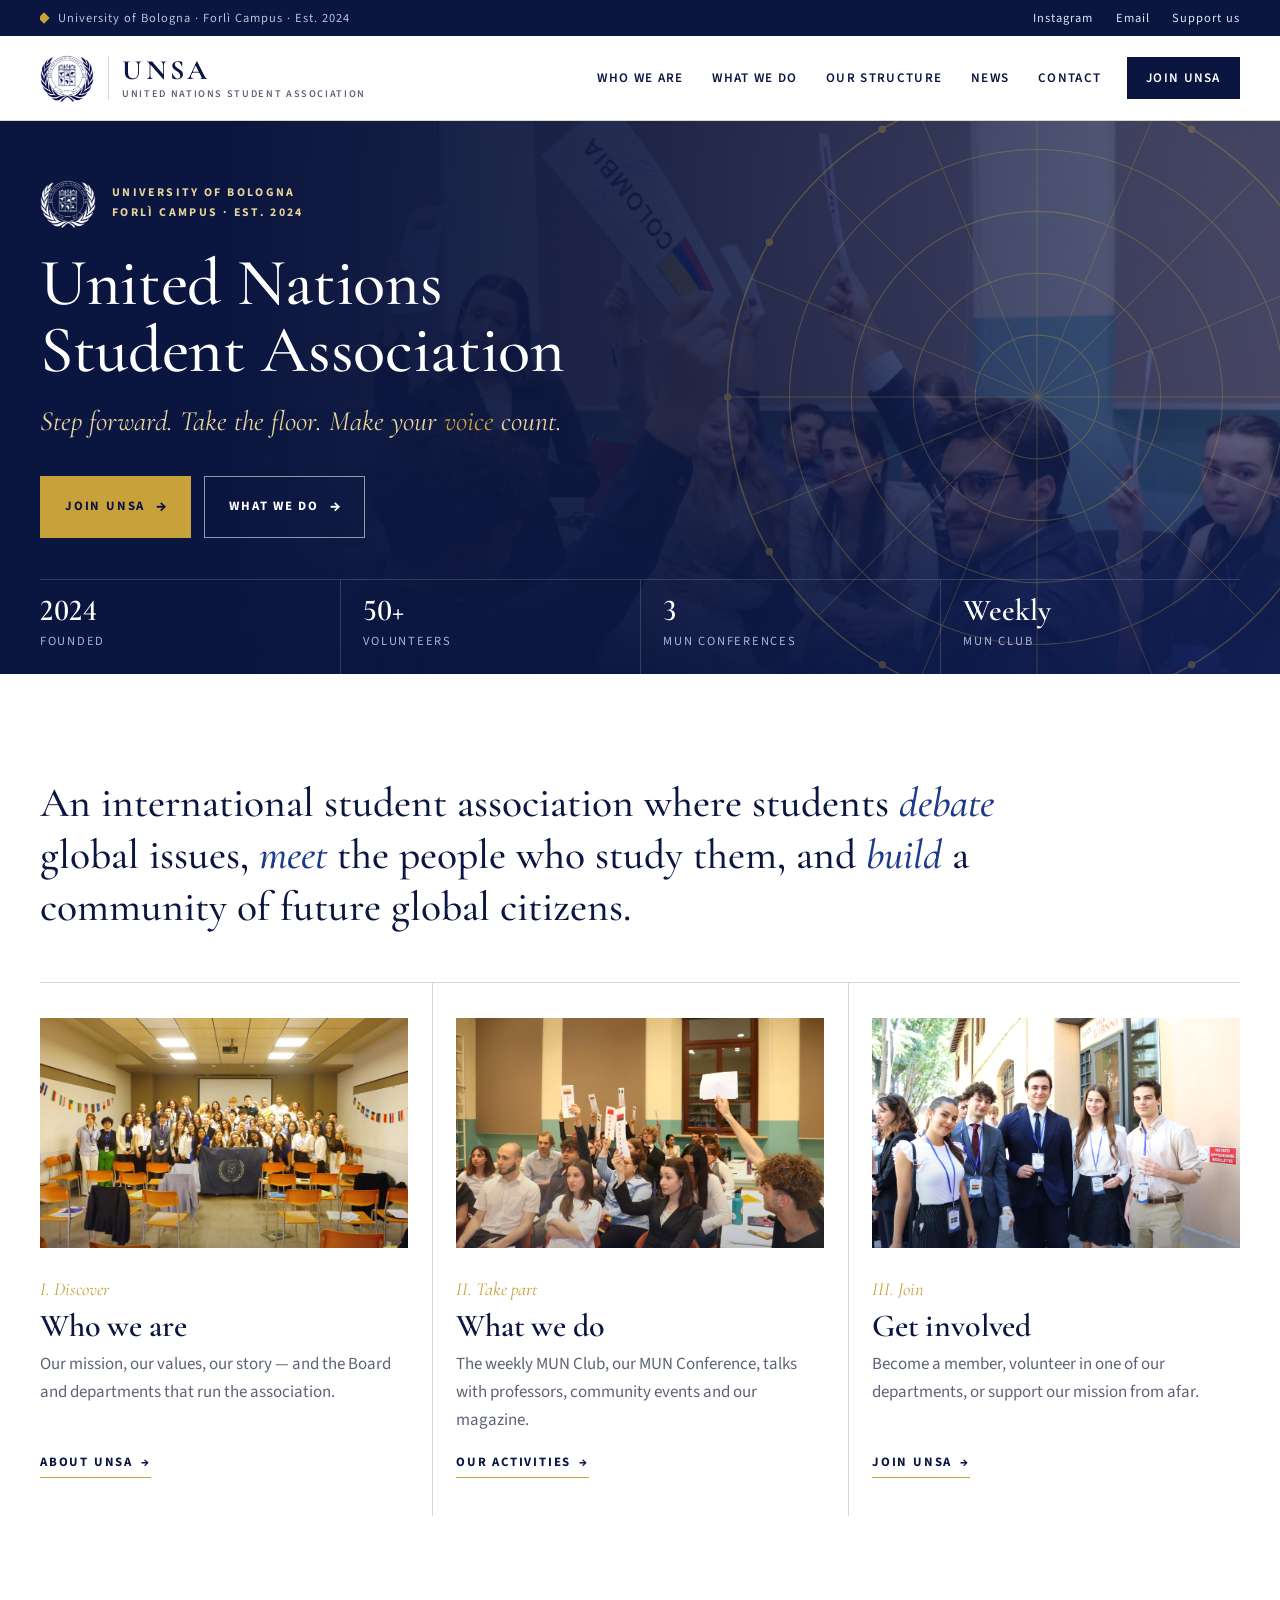
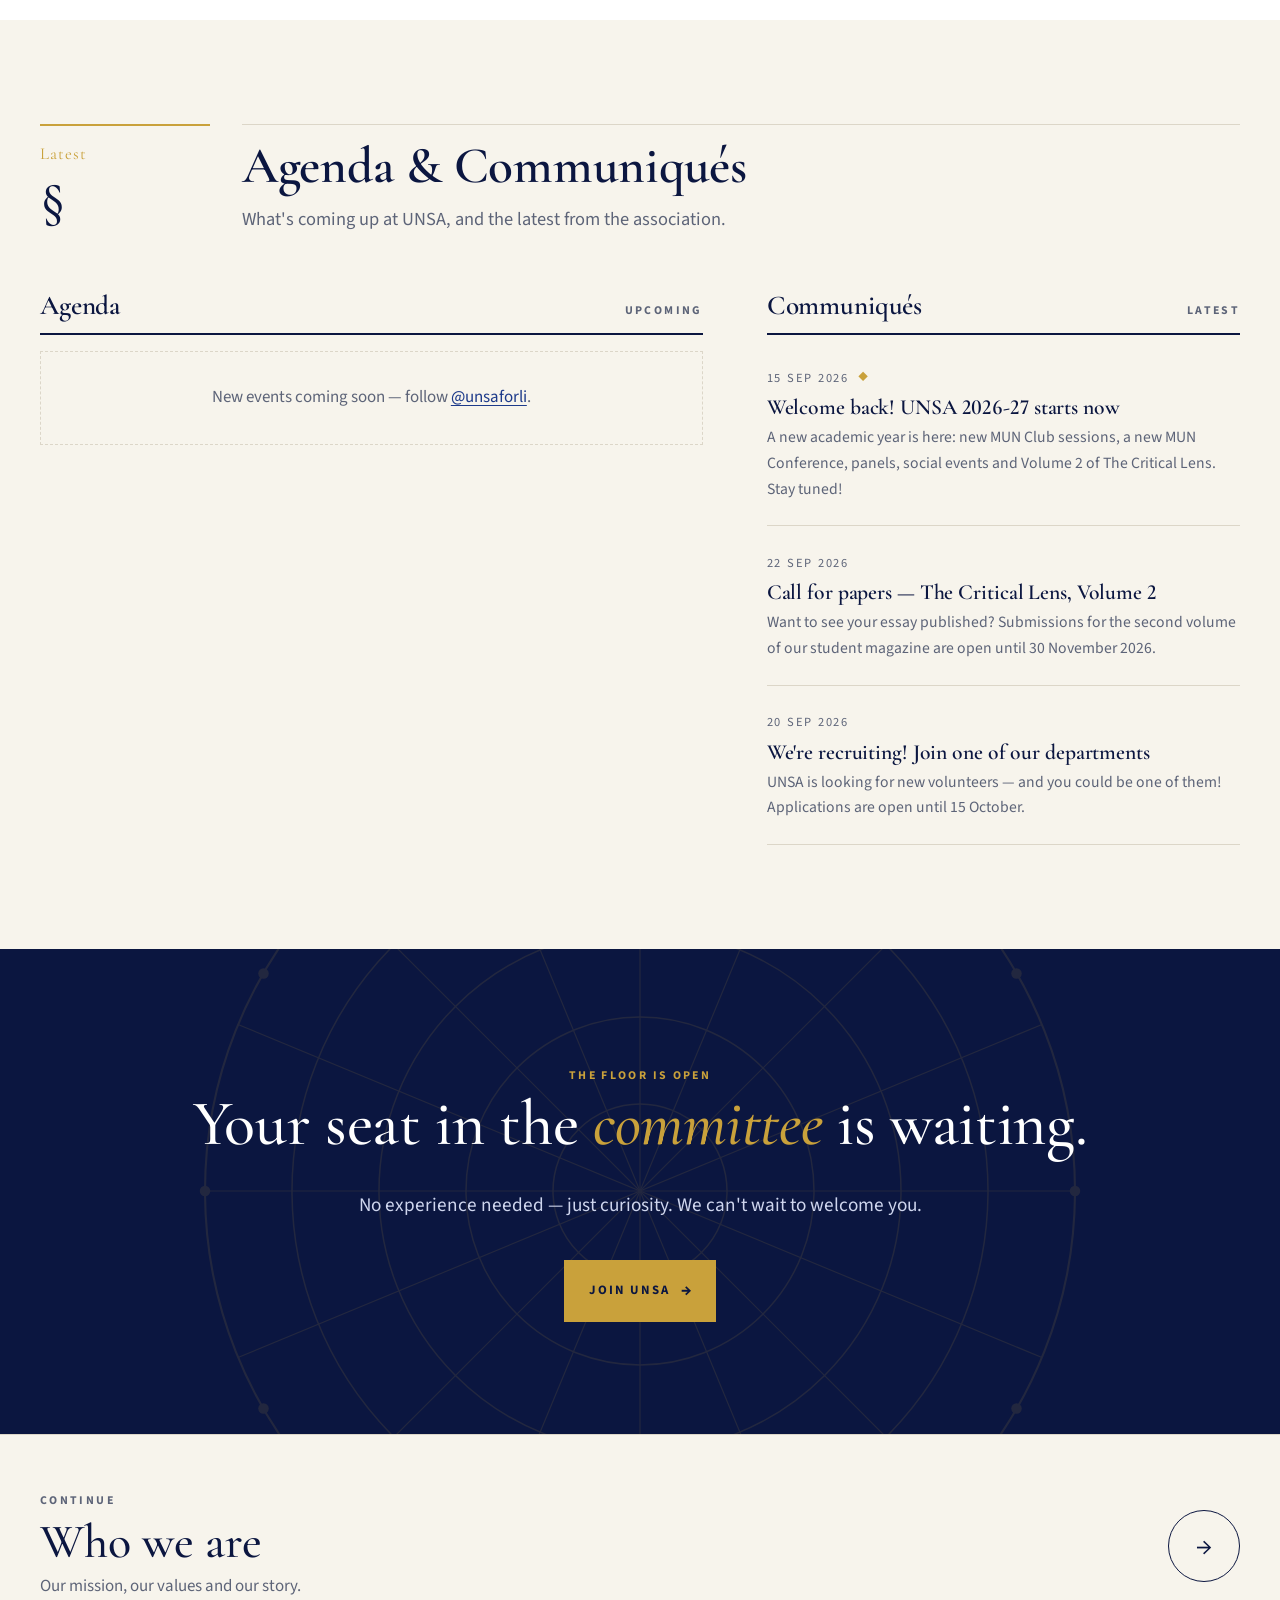
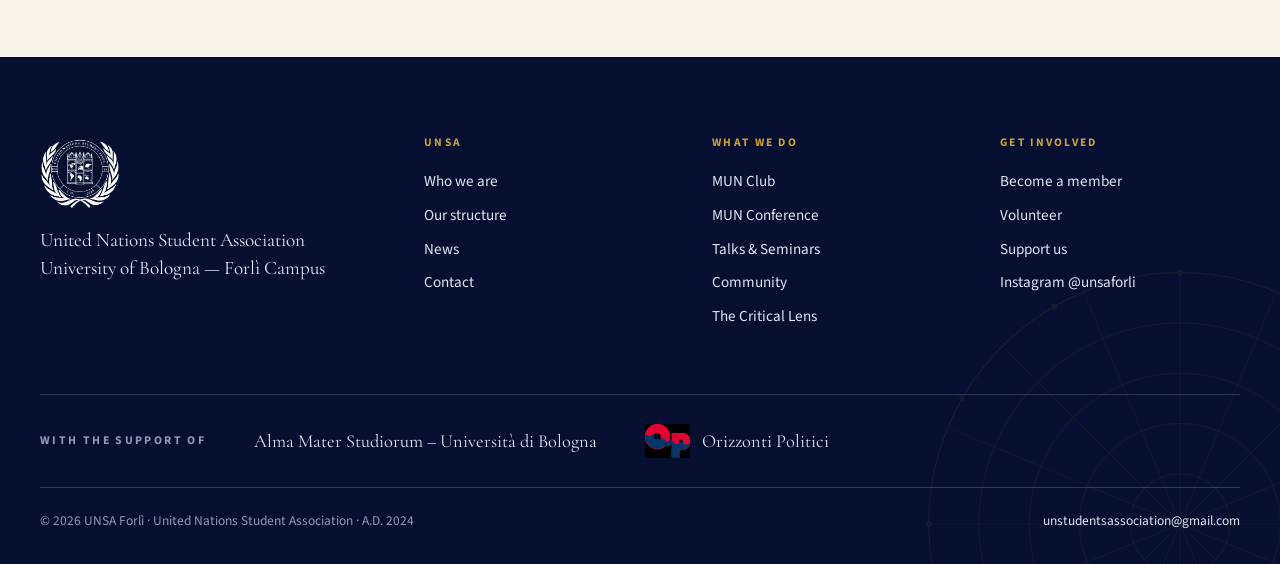
==== commit 84bc345f: "Revert "Use a single typeface (Cormorant Garamond) across the whole site" This reverts commit f0685d" ====
--- a/index.html
+++ b/index.html
@@ -12,7 +12,7 @@
   <link rel="icon" href="assets/img/brand/favicon.png">
   <link rel="preconnect" href="https://fonts.googleapis.com">
   <link rel="preconnect" href="https://fonts.gstatic.com" crossorigin>
-  <link href="https://fonts.googleapis.com/css2?family=Cormorant+Garamond:ital,wght@0,500;0,600;0,700;1,500;1,600;1,700&display=swap" rel="stylesheet">
+  <link href="https://fonts.googleapis.com/css2?family=Cormorant+Garamond:ital,wght@0,500;0,600;0,700;1,500;1,600&family=Source+Sans+3:wght@400;500;600;700&display=swap" rel="stylesheet">
   <link rel="stylesheet" href="css/style.css">
 </head>
 <body data-page="home">
--- a/css/style.css
+++ b/css/style.css
@@ -19,7 +19,8 @@
   --line: #dcd6c8;
   --line-dark: rgba(255, 255, 255, .16);
 
-  --font: "Cormorant Garamond", Garamond, "Times New Roman", Georgia, serif;  /* the only typeface of the site */
+  --serif: "Cormorant Garamond", "Times New Roman", Georgia, serif;
+  --sans: "Source Sans 3", "Segoe UI", Arial, sans-serif;
 
   --container: 1200px;
   --header-h: 84px;
@@ -28,11 +29,11 @@
 
 *, *::before, *::after { box-sizing: border-box; }
 html { scroll-behavior: smooth; font-variant-numeric: lining-nums; }
-body { margin: 0; font-family: var(--font); font-size: 1.22rem; font-weight: 500; line-height: 1.6; color: var(--text); background: var(--white); -webkit-font-smoothing: antialiased; }
+body { margin: 0; font-family: var(--sans); font-size: 1.06rem; line-height: 1.65; color: var(--text); background: var(--white); -webkit-font-smoothing: antialiased; }
 img { max-width: 100%; display: block; }
 a { color: var(--blue-2); text-underline-offset: 3px; }
 a:hover { color: var(--ink); }
-h1, h2, h3, h4 { font-family: var(--font); font-weight: 600; color: var(--ink); line-height: 1.08; margin: 0 0 .5em; letter-spacing: -.005em; }
+h1, h2, h3, h4 { font-family: var(--serif); font-weight: 600; color: var(--ink); line-height: 1.08; margin: 0 0 .5em; letter-spacing: -.005em; }
 h1 { font-size: clamp(2.6rem, 6vw, 4.8rem); }
 h2 { font-size: clamp(2.1rem, 4vw, 3.2rem); }
 h3 { font-size: 1.6rem; }
@@ -47,10 +48,10 @@
 .narrow { max-width: 780px; }
 
 /* small caps label used everywhere */
-.label { font-family: var(--font); font-size: 0.84rem; font-weight: 700; letter-spacing: .2em; text-transform: uppercase; color: var(--gold); }
+.label { font-family: var(--sans); font-size: .74rem; font-weight: 700; letter-spacing: .2em; text-transform: uppercase; color: var(--gold); }
 
 /* ---------- Utility bar + header ---------- */
-.utility-bar { background: var(--ink); color: #b9c1dd; font-size: 0.89rem; letter-spacing: .08em; }
+.utility-bar { background: var(--ink); color: #b9c1dd; font-size: .78rem; letter-spacing: .08em; }
 .utility-bar .container { display: flex; justify-content: space-between; align-items: center; height: 36px; gap: 1rem; }
 .utility-bar a { color: #dfe4f5; text-decoration: none; margin-left: 1.4rem; }
 .utility-bar a:hover { color: var(--gold-soft); }
@@ -64,13 +65,13 @@
 .brand { display: flex; align-items: center; gap: .85rem; text-decoration: none; color: var(--ink); }
 .brand img { width: 54px; height: auto; }
 .brand__text { display: flex; flex-direction: column; line-height: 1; padding-left: .85rem; border-left: 1px solid var(--line); }
-.brand__text strong { font-family: var(--font); font-size: 1.75rem; font-weight: 700; letter-spacing: .12em; }
-.brand__text span { font-size: 0.82rem; font-weight: 600; letter-spacing: .16em; text-transform: uppercase; color: var(--muted); margin-top: .3rem; white-space: nowrap; }
+.brand__text strong { font-family: var(--serif); font-size: 1.75rem; font-weight: 700; letter-spacing: .12em; }
+.brand__text span { font-size: .64rem; font-weight: 600; letter-spacing: .16em; text-transform: uppercase; color: var(--muted); margin-top: .3rem; }
 
 .main-nav > ul { list-style: none; margin: 0; padding: 0; display: flex; align-items: center; gap: .2rem; }
 .main-nav a {
-  font-family: var(--font); font-size: 0.93rem; font-weight: 600; letter-spacing: .1em; text-transform: uppercase;
-  color: var(--ink); text-decoration: none; padding: .7rem .8rem; position: relative; white-space: nowrap;
+  font-family: var(--sans); font-size: .82rem; font-weight: 600; letter-spacing: .1em; text-transform: uppercase;
+  color: var(--ink); text-decoration: none; padding: .7rem .8rem; position: relative;
 }
 .main-nav > ul > li > a::after {
   content: ""; position: absolute; left: .8rem; right: .8rem; bottom: .35rem; height: 2px; background: var(--gold);
@@ -83,12 +84,12 @@
 .nav-toggle { display: none; background: none; border: 0; cursor: pointer; padding: .5rem; }
 .nav-toggle span { display: block; width: 26px; height: 2px; background: var(--ink); margin: 6px 0; transition: .25s; }
 
-@media (max-width: 1200px) {
+@media (max-width: 1080px) {
   .nav-toggle { display: block; }
   .main-nav { position: fixed; inset: calc(var(--header-h)) 0 auto 0; background: var(--white); border-bottom: 3px solid var(--gold); max-height: calc(100vh - var(--header-h)); overflow-y: auto; display: none; }
   .main-nav.open { display: block; }
   .main-nav > ul { flex-direction: column; align-items: stretch; padding: .8rem 1.25rem 1.6rem; gap: 0; }
-  .main-nav a { display: block; width: 100%; text-align: left; padding: .95rem .2rem; border-bottom: 1px solid var(--line); font-size: 1.13rem; }
+  .main-nav a { display: block; width: 100%; text-align: left; padding: .95rem .2rem; border-bottom: 1px solid var(--line); font-size: .9rem; }
   .main-nav > ul > li > a::after { display: none; }
   .main-nav .nav-cta { margin: 1rem 0 0; text-align: center; border: 0; }
   .nav-open .nav-toggle span:nth-child(1) { transform: translateY(8px) rotate(45deg); }
@@ -98,9 +99,9 @@
 @media (max-width: 480px) { .brand__text span { display: none; } }
 
 /* ---------- Buttons & links ---------- */
-.btn { display: inline-flex; align-items: center; gap: .7rem; font-family: var(--font); font-weight: 700; font-size: 0.91rem; letter-spacing: .14em; text-transform: uppercase;
+.btn { display: inline-flex; align-items: center; gap: .7rem; font-family: var(--sans); font-weight: 700; font-size: .8rem; letter-spacing: .14em; text-transform: uppercase;
   padding: 1rem 1.5rem; text-decoration: none; border: 1.5px solid transparent; cursor: pointer; transition: background .25s, color .25s, border-color .25s; }
-.btn::after { content: "→"; font-size: 1.16rem; letter-spacing: 0; transition: transform .25s var(--ease); }
+.btn::after { content: "→"; font-size: 1.05rem; letter-spacing: 0; transition: transform .25s var(--ease); }
 .btn:hover::after { transform: translateX(4px); }
 .btn--gold { background: var(--gold); color: var(--ink); }
 .btn--gold:hover { background: var(--gold-soft); color: var(--ink); }
@@ -112,7 +113,7 @@
 .btn--ghost:hover { background: var(--white); color: var(--ink); }
 .btn--nodeco::after { display: none; }
 .btn-row { display: flex; flex-wrap: wrap; gap: .8rem; }
-.more { font-weight: 700; font-size: 0.91rem; letter-spacing: .14em; text-transform: uppercase; text-decoration: none; color: var(--ink); display: inline-flex; gap: .5rem; align-items: center; border-bottom: 1.5px solid var(--gold); padding-bottom: .2rem; }
+.more { font-weight: 700; font-size: .8rem; letter-spacing: .14em; text-transform: uppercase; text-decoration: none; color: var(--ink); display: inline-flex; gap: .5rem; align-items: center; border-bottom: 1.5px solid var(--gold); padding-bottom: .2rem; }
 .more::after { content: "→"; transition: transform .25s var(--ease); }
 .more:hover::after { transform: translateX(4px); }
 .on-dark .more, .more.light { color: var(--white); }
@@ -144,13 +145,13 @@
 .hero__kicker .label { color: var(--gold-soft); line-height: 1.7; }
 .hero h1 { color: var(--white); font-weight: 500; font-size: clamp(2.4rem, 5.2vw, 4.3rem); line-height: 1; margin-bottom: .9rem; }
 .hero h1 em { font-style: italic; color: var(--gold); font-weight: 500; }
-.hero__tagline { font-family: var(--font); font-style: italic; font-size: clamp(1.3rem, 2.4vw, 1.75rem); color: var(--gold-soft); margin-bottom: 2rem; }
+.hero__tagline { font-family: var(--serif); font-style: italic; font-size: clamp(1.3rem, 2.4vw, 1.75rem); color: var(--gold-soft); margin-bottom: 2rem; }
 .hero__tagline em { color: var(--gold); }
 .hero__facts { border-top: 1px solid var(--line-dark); display: grid; grid-template-columns: repeat(4, 1fr); }
 .hero__facts div { padding: 1rem 1.2rem 1.2rem 0; }
 .hero__facts div + div { padding-left: 1.4rem; border-left: 1px solid var(--line-dark); }
-.hero__facts strong { display: block; font-family: var(--font); font-size: 1.9rem; font-weight: 600; color: var(--white); line-height: 1; }
-.hero__facts span { font-size: 0.89rem; letter-spacing: .14em; text-transform: uppercase; color: #aab3d4; }
+.hero__facts strong { display: block; font-family: var(--serif); font-size: 1.9rem; font-weight: 600; color: var(--white); line-height: 1; }
+.hero__facts span { font-size: .78rem; letter-spacing: .14em; text-transform: uppercase; color: #aab3d4; }
 @media (max-width: 760px) {
   .hero__facts { grid-template-columns: repeat(2, 1fr); }
   .hero__facts div:nth-child(3) { padding-left: 0; border-left: 0; }
@@ -166,7 +167,7 @@
 .page-hero h1 { color: var(--white); font-weight: 500; max-width: 900px; margin-bottom: .8rem; }
 .page-hero h1 em { color: var(--gold); }
 .page-hero p { font-size: 1.2rem; color: #cfd6ee; max-width: 640px; margin: 0; }
-.crumbs { display: flex; flex-wrap: wrap; gap: .5rem; font-size: 0.84rem; letter-spacing: .18em; text-transform: uppercase; margin-bottom: 1.8rem; color: #aab3d4; }
+.crumbs { display: flex; flex-wrap: wrap; gap: .5rem; font-size: .74rem; letter-spacing: .18em; text-transform: uppercase; margin-bottom: 1.8rem; color: #aab3d4; }
 .crumbs a { color: var(--gold-soft); text-decoration: none; }
 .crumbs > * + *::before { content: "/"; margin-right: .5rem; color: #6f7aa6; }
 
@@ -180,7 +181,7 @@
 
 /* numbered "article" heading */
 .art { display: grid; grid-template-columns: 170px 1fr; gap: 2rem; margin-bottom: 3.5rem; align-items: start; }
-.art__num { font-family: var(--font); font-size: 1.16rem; color: var(--gold); border-top: 2px solid var(--gold); padding-top: .9rem; letter-spacing: .06em; }
+.art__num { font-family: var(--serif); font-size: 1.05rem; color: var(--gold); border-top: 2px solid var(--gold); padding-top: .9rem; letter-spacing: .06em; }
 .art__num b { display: block; font-size: 3.4rem; font-weight: 500; line-height: 1; color: var(--ink); letter-spacing: 0; margin-top: .25rem; }
 .section--ink .art__num b { color: var(--white); }
 .art__head { border-top: 1px solid var(--line); padding-top: .9rem; }
@@ -214,9 +215,9 @@
 .muted { color: var(--muted); }
 
 /* ---------- Home: intro statement ---------- */
-.statement { font-family: var(--font); font-size: clamp(1.7rem, 3.3vw, 2.6rem); line-height: 1.25; color: var(--ink); font-weight: 500; max-width: 980px; }
+.statement { font-family: var(--serif); font-size: clamp(1.7rem, 3.3vw, 2.6rem); line-height: 1.25; color: var(--ink); font-weight: 500; max-width: 980px; }
 .statement em { color: var(--blue-2); }
-.statement-sign { display: flex; align-items: center; gap: 1rem; margin-top: 2rem; color: var(--muted); font-size: 1.19rem; }
+.statement-sign { display: flex; align-items: center; gap: 1rem; margin-top: 2rem; color: var(--muted); font-size: .95rem; }
 .statement-sign::before { content: ""; width: 48px; height: 1px; background: var(--gold); }
 
 /* ---------- Pathway (home) ---------- */
@@ -226,7 +227,7 @@
 .path:hover { color: inherit; }
 .path:hover h3 { color: var(--blue-2); }
 .path .duo { aspect-ratio: 16/10; margin-bottom: 1.6rem; }
-.path__num { font-family: var(--font); font-style: italic; color: var(--gold); font-size: 1.15rem; margin-bottom: .3rem; }
+.path__num { font-family: var(--serif); font-style: italic; color: var(--gold); font-size: 1.15rem; margin-bottom: .3rem; }
 .path h3 { font-size: 2rem; margin-bottom: .5rem; transition: color .2s; }
 .path p { color: var(--muted); flex: 1; }
 .path .more { align-self: flex-start; }
@@ -245,21 +246,21 @@
 .agenda-item { display: grid; grid-template-columns: 92px 1fr 118px; gap: 1.5rem; align-items: center; padding: 1.4rem 0; border-bottom: 1px solid var(--line); text-decoration: none; color: inherit; transition: background .3s, padding .3s; }
 .agenda-item:hover { background: var(--ivory); padding-left: .8rem; padding-right: .8rem; color: inherit; }
 .a-date { text-align: center; border-right: 1px solid var(--line); padding-right: 1.2rem; }
-.a-date .d { display: block; font-family: var(--font); font-size: 3rem; font-weight: 600; line-height: .9; color: var(--ink); }
-.a-date .m { display: block; font-size: 0.82rem; letter-spacing: .2em; text-transform: uppercase; color: var(--gold); font-weight: 700; margin-top: .35rem; }
-.a-date .y { display: block; font-size: 0.82rem; color: var(--muted); }
+.a-date .d { display: block; font-family: var(--serif); font-size: 3rem; font-weight: 600; line-height: .9; color: var(--ink); }
+.a-date .m { display: block; font-size: .72rem; letter-spacing: .2em; text-transform: uppercase; color: var(--gold); font-weight: 700; margin-top: .35rem; }
+.a-date .y { display: block; font-size: .72rem; color: var(--muted); }
 .agenda-item h4 { font-size: 1.45rem; margin: .15rem 0 .35rem; }
 .agenda-item .duo { width: 118px; height: 92px; }
-.cat { font-size: 0.82rem; font-weight: 700; letter-spacing: .18em; text-transform: uppercase; color: var(--blue-2); }
+.cat { font-size: .7rem; font-weight: 700; letter-spacing: .18em; text-transform: uppercase; color: var(--blue-2); }
 .cat.up { color: var(--gold); }
-.facts-inline { font-size: 1.13rem; color: var(--muted); display: flex; flex-wrap: wrap; gap: .2rem 1.1rem; }
+.facts-inline { font-size: .9rem; color: var(--muted); display: flex; flex-wrap: wrap; gap: .2rem 1.1rem; }
 @media (max-width: 560px) { .agenda-item { grid-template-columns: 70px 1fr; gap: 1rem; } .agenda-item .duo { display: none; } .a-date .d { font-size: 2.3rem; } }
 
 .communique { display: block; padding: 1.4rem 0; border-bottom: 1px solid var(--line); text-decoration: none; color: inherit; }
 .communique:hover h4 { color: var(--blue-2); }
-.communique time { font-size: 0.89rem; letter-spacing: .14em; text-transform: uppercase; color: var(--muted); }
+.communique time { font-size: .78rem; letter-spacing: .14em; text-transform: uppercase; color: var(--muted); }
 .communique h4 { font-size: 1.35rem; margin: .3rem 0 .35rem; transition: color .2s; }
-.communique p { color: var(--muted); font-size: 1.12rem; margin: 0; }
+.communique p { color: var(--muted); font-size: .98rem; margin: 0; }
 .communique .pin { color: var(--gold); font-weight: 700; margin-left: .6rem; }
 .empty { border: 1px dashed var(--line); padding: 2rem; text-align: center; color: var(--muted); margin-top: 1rem; }
 
@@ -278,16 +279,16 @@
 .resolution__head img { width: 70px; margin: 0 auto 1rem; }
 .resolution__head .label { color: var(--muted); display: block; }
 .resolution__head h3 { font-size: 1.9rem; margin: .4rem 0 0; }
-.resolution p { font-family: var(--font); font-size: 1.32rem; line-height: 1.55; color: var(--text); margin-bottom: 1rem; }
+.resolution p { font-family: var(--serif); font-size: 1.32rem; line-height: 1.55; color: var(--text); margin-bottom: 1rem; }
 .resolution p em { font-weight: 600; color: var(--ink); }
-.resolution ol { font-family: var(--font); font-size: 1.32rem; line-height: 1.55; padding-left: 1.6rem; margin: 1.6rem 0 0; }
+.resolution ol { font-family: var(--serif); font-size: 1.32rem; line-height: 1.55; padding-left: 1.6rem; margin: 1.6rem 0 0; }
 .resolution ol li { margin-bottom: .8rem; padding-left: .4rem; }
 .resolution ol li::marker { color: var(--gold); font-weight: 700; }
 .resolution ol em { text-decoration: underline; text-decoration-color: var(--gold); text-underline-offset: 4px; font-weight: 600; font-style: normal; }
 
 /* ---------- Values ---------- */
 .value { border-top: 1px solid var(--line); padding-top: 1.4rem; }
-.value .v-num { font-family: var(--font); font-style: italic; color: var(--gold); font-size: 1.1rem; }
+.value .v-num { font-family: var(--serif); font-style: italic; color: var(--gold); font-size: 1.1rem; }
 .value h4 { font-size: 1.5rem; margin: .2rem 0 .5rem; }
 .value p { color: var(--muted); margin: 0; }
 
@@ -295,21 +296,21 @@
 .timeline { list-style: none; margin: 0; padding: 0; display: grid; grid-template-columns: repeat(4, 1fr); gap: 0; border-top: 1px solid var(--line-dark); }
 .timeline li { padding: 1.8rem 1.4rem 1.8rem 0; position: relative; }
 .timeline li::before { content: ""; position: absolute; top: -6px; left: 0; width: 11px; height: 11px; background: var(--gold); transform: rotate(45deg); }
-.timeline .when { font-family: var(--font); font-size: 1.9rem; color: var(--white); line-height: 1; display: block; margin: .6rem 0 .6rem; }
-.timeline h4 { font-family: var(--font); font-size: 1.12rem; font-weight: 700; color: var(--gold-soft); margin-bottom: .35rem; letter-spacing: .02em; }
-.timeline p { font-size: 1.2rem; color: #b9c1dd; margin: 0; }
+.timeline .when { font-family: var(--serif); font-size: 1.9rem; color: var(--white); line-height: 1; display: block; margin: .6rem 0 .6rem; }
+.timeline h4 { font-family: var(--sans); font-size: .98rem; font-weight: 700; color: var(--gold-soft); margin-bottom: .35rem; letter-spacing: .02em; }
+.timeline p { font-size: .96rem; color: #b9c1dd; margin: 0; }
 @media (max-width: 980px) { .timeline { grid-template-columns: repeat(2, 1fr); } }
 @media (max-width: 560px) { .timeline { grid-template-columns: 1fr; } }
 
 /* ---------- People ---------- */
 .person { display: flex; align-items: center; gap: 1rem; }
-.monogram { width: 60px; height: 60px; flex-shrink: 0; display: grid; place-items: center; font-family: var(--font); font-size: 1.3rem; font-weight: 600; color: var(--ink); background: var(--ivory); border: 1px solid var(--gold); border-radius: 50%; position: relative; }
+.monogram { width: 60px; height: 60px; flex-shrink: 0; display: grid; place-items: center; font-family: var(--serif); font-size: 1.3rem; font-weight: 600; color: var(--ink); background: var(--ivory); border: 1px solid var(--gold); border-radius: 50%; position: relative; }
 .monogram::after { content: ""; position: absolute; inset: 4px; border: 1px solid var(--stone); border-radius: 50%; }
 .section--ink .monogram { background: rgba(255,255,255,.05); color: var(--white); }
 .section--ink .monogram::after { border-color: rgba(255,255,255,.1); }
-.person strong { display: block; font-family: var(--font); font-size: 1.3rem; font-weight: 600; color: var(--ink); line-height: 1.15; }
+.person strong { display: block; font-family: var(--serif); font-size: 1.3rem; font-weight: 600; color: var(--ink); line-height: 1.15; }
 .section--ink .person strong { color: var(--white); }
-.person span { font-size: 0.89rem; letter-spacing: .12em; text-transform: uppercase; color: var(--muted); }
+.person span { font-size: .78rem; letter-spacing: .12em; text-transform: uppercase; color: var(--muted); }
 .section--ink .person span { color: #aab3d4; }
 .person.tba strong { color: var(--muted); font-style: italic; font-weight: 500; }
 .section--ink .person.tba strong { color: #8d97bf; }
@@ -320,17 +321,17 @@
 .org__board::before { content: ""; position: absolute; inset: 5px; border: 1px solid var(--line); pointer-events: none; }
 .org__board .label { color: var(--gold); }
 .org__board h3 { font-size: 2rem; margin: .2rem 0 .2rem; }
-.org__board p { margin: 0; color: var(--muted); font-size: 1.19rem; }
+.org__board p { margin: 0; color: var(--muted); font-size: .95rem; }
 .org__line { width: 1px; height: 46px; background: var(--gold); margin: 0 auto; }
 .org__depts { display: grid; grid-template-columns: repeat(6, 1fr); position: relative; padding-top: 46px; }
 .org__depts::before { content: ""; position: absolute; top: 0; left: calc(100% / 12); right: calc(100% / 12); height: 1px; background: var(--gold); }
 .org__dept { position: relative; text-align: center; text-decoration: none; color: var(--ink); padding: 0 .5rem; }
 .org__dept::before { content: ""; position: absolute; top: -46px; left: 50%; width: 1px; height: 46px; background: var(--gold); }
-.org__dept .circle { width: 88px; height: 88px; margin: 0 auto .9rem; border-radius: 50%; border: 1px solid var(--ink); display: grid; place-items: center; font-family: var(--font); font-size: 2rem; background: var(--white); transition: background .3s, color .3s; position: relative; }
+.org__dept .circle { width: 88px; height: 88px; margin: 0 auto .9rem; border-radius: 50%; border: 1px solid var(--ink); display: grid; place-items: center; font-family: var(--serif); font-size: 2rem; background: var(--white); transition: background .3s, color .3s; position: relative; }
 .org__dept .circle::after { content: ""; position: absolute; inset: 5px; border-radius: 50%; border: 1px solid var(--line); }
 .org__dept:hover .circle { background: var(--ink); color: var(--gold); }
-.org__dept strong { display: block; font-family: var(--font); font-size: 1.2rem; line-height: 1.15; }
-.org__dept small { font-size: 0.82rem; letter-spacing: .14em; text-transform: uppercase; color: var(--muted); }
+.org__dept strong { display: block; font-family: var(--serif); font-size: 1.2rem; line-height: 1.15; }
+.org__dept small { font-size: .72rem; letter-spacing: .14em; text-transform: uppercase; color: var(--muted); }
 @media (max-width: 980px) {
   .org__depts { grid-template-columns: repeat(3, 1fr); row-gap: 2rem; padding-top: 2rem; }
   .org__depts::before, .org__dept::before { display: none; }
@@ -338,8 +339,8 @@
 @media (max-width: 520px) { .org__depts { grid-template-columns: repeat(2, 1fr); } }
 
 .dept { display: grid; grid-template-columns: 120px 1fr 1fr; gap: 3rem; padding: 4rem 0; border-top: 1px solid var(--line); scroll-margin-top: calc(var(--header-h) + 1rem); }
-.dept__num { font-family: var(--font); font-size: 5rem; font-weight: 500; line-height: .8; color: var(--gold); }
-.dept__num small { display: block; font-family: var(--font); font-size: 0.82rem; letter-spacing: .2em; text-transform: uppercase; color: var(--muted); margin-top: 1rem; }
+.dept__num { font-family: var(--serif); font-size: 5rem; font-weight: 500; line-height: .8; color: var(--gold); }
+.dept__num small { display: block; font-family: var(--sans); font-size: .7rem; letter-spacing: .2em; text-transform: uppercase; color: var(--muted); margin-top: 1rem; }
 .dept h3 { font-size: 2.2rem; }
 .dept .lead { font-size: 1.12rem; color: var(--muted); }
 .dept .duo { aspect-ratio: 16/10; margin-top: 1.6rem; }
@@ -349,9 +350,9 @@
 .team-box { margin-bottom: 2rem; }
 .team-box .label { display: block; color: var(--muted); margin-bottom: 1rem; }
 .team-box .people { display: grid; grid-template-columns: repeat(2, 1fr); gap: 1rem 1.4rem; }
-.team-box .monogram { width: 46px; height: 46px; font-size: 1.1rem; }
+.team-box .monogram { width: 46px; height: 46px; font-size: 1rem; }
 .team-box .person strong { font-size: 1.1rem; }
-.team-box .person span { font-size: 0.82rem; }
+.team-box .person span { font-size: .7rem; }
 @media (max-width: 980px) { .dept { grid-template-columns: 1fr; gap: 1.5rem; } .dept__num { font-size: 3.5rem; } .dept__num small { display: inline; margin-left: .8rem; } }
 @media (max-width: 520px) { .team-box .people { grid-template-columns: 1fr; } }
 
@@ -365,15 +366,15 @@
 .subcards { display: grid; grid-template-columns: 1fr 1fr; gap: 1rem; margin: 1.8rem 0 0; }
 .subcard { border: 1px solid var(--line); padding: 1.3rem 1.3rem 1.2rem; text-decoration: none; color: inherit; transition: border-color .3s, background .3s; display: flex; flex-direction: column; }
 .subcard:hover { border-color: var(--gold); background: var(--ivory); color: inherit; }
-.subcard strong { font-family: var(--font); font-size: 1.4rem; color: var(--ink); }
-.subcard span { font-size: 1.19rem; color: var(--muted); flex: 1; margin: .2rem 0 .8rem; }
-.subcard em { font-style: normal; font-size: 0.85rem; font-weight: 700; letter-spacing: .14em; text-transform: uppercase; color: var(--blue-2); }
+.subcard strong { font-family: var(--serif); font-size: 1.4rem; color: var(--ink); }
+.subcard span { font-size: .95rem; color: var(--muted); flex: 1; margin: .2rem 0 .8rem; }
+.subcard em { font-style: normal; font-size: .75rem; font-weight: 700; letter-spacing: .14em; text-transform: uppercase; color: var(--blue-2); }
 .subcard em::after { content: " →"; }
 @media (max-width: 900px) { .programme { grid-template-columns: 1fr; gap: 2rem; padding: 3.5rem 0; } .programme--flip .programme__media { order: 0; } }
 @media (max-width: 520px) { .subcards { grid-template-columns: 1fr; } }
 
 .chips { display: flex; flex-wrap: wrap; gap: .5rem; margin: 1.2rem 0 1.6rem; padding: 0; list-style: none; }
-.chips li { font-size: 1.1rem; border: 1px solid var(--line); padding: .35rem .8rem; background: var(--white); }
+.chips li { font-size: .88rem; border: 1px solid var(--line); padding: .35rem .8rem; background: var(--white); }
 
 /* ---------- Key facts box ---------- */
 .factbox { border: 1px solid var(--ink); background: var(--white); position: relative; }
@@ -383,26 +384,26 @@
 .factbox dl { margin: 0; padding: .6rem 1.6rem 1rem; }
 .factbox dl div { display: grid; grid-template-columns: 110px 1fr; gap: 1rem; padding: .85rem 0; border-bottom: 1px solid var(--line); }
 .factbox dl div:last-child { border-bottom: 0; }
-.factbox dt { font-size: 0.82rem; font-weight: 700; letter-spacing: .16em; text-transform: uppercase; color: var(--muted); padding-top: .25rem; }
-.factbox dd { margin: 0; font-family: var(--font); font-size: 1.3rem; color: var(--ink); line-height: 1.3; }
+.factbox dt { font-size: .72rem; font-weight: 700; letter-spacing: .16em; text-transform: uppercase; color: var(--muted); padding-top: .25rem; }
+.factbox dd { margin: 0; font-family: var(--serif); font-size: 1.3rem; color: var(--ink); line-height: 1.3; }
 .factbox .btn-row { padding: 0 1.6rem 1.6rem; position: relative; }
 
 /* ---------- Editions (conference archive) ---------- */
 .edition { display: grid; grid-template-columns: 110px 250px 1fr; gap: 2.4rem; padding: 3rem 0; border-top: 1px solid var(--line); align-items: start; }
-.edition__year { font-family: var(--font); font-size: 2.6rem; line-height: .9; color: var(--ink); }
-.edition__year small { display: block; font-family: var(--font); font-size: 0.82rem; letter-spacing: .18em; text-transform: uppercase; color: var(--gold); margin-top: .5rem; }
+.edition__year { font-family: var(--serif); font-size: 2.6rem; line-height: .9; color: var(--ink); }
+.edition__year small { display: block; font-family: var(--sans); font-size: .72rem; letter-spacing: .18em; text-transform: uppercase; color: var(--gold); margin-top: .5rem; }
 .edition__poster { border: 1px solid var(--line); padding: 6px; background: var(--white); }
 .edition h3 { font-size: 1.9rem; margin-bottom: .4rem; }
-.edition .topic { font-family: var(--font); font-style: italic; font-size: 1.35rem; line-height: 1.35; color: var(--blue-2); margin-bottom: 1.2rem; }
-.edition dl { display: grid; grid-template-columns: 110px 1fr; gap: .5rem 1rem; margin: 0; font-size: 1.1rem; }
-.edition dt { font-size: 0.82rem; font-weight: 700; letter-spacing: .14em; text-transform: uppercase; color: var(--muted); padding-top: .2rem; }
+.edition .topic { font-family: var(--serif); font-style: italic; font-size: 1.35rem; line-height: 1.35; color: var(--blue-2); margin-bottom: 1.2rem; }
+.edition dl { display: grid; grid-template-columns: 110px 1fr; gap: .5rem 1rem; margin: 0; font-size: 1rem; }
+.edition dt { font-size: .72rem; font-weight: 700; letter-spacing: .14em; text-transform: uppercase; color: var(--muted); padding-top: .2rem; }
 .edition dd { margin: 0; }
 @media (max-width: 900px) { .edition { grid-template-columns: 1fr; gap: 1.2rem; } .edition__poster { max-width: 280px; } }
 
 /* ---------- Accordion ---------- */
 .acc details { border-bottom: 1px solid var(--line); }
 .acc details:first-child { border-top: 1px solid var(--line); }
-.acc summary { cursor: pointer; list-style: none; padding: 1.3rem 0; font-family: var(--font); font-size: 1.4rem; font-weight: 600; color: var(--ink); display: flex; justify-content: space-between; gap: 1rem; align-items: center; }
+.acc summary { cursor: pointer; list-style: none; padding: 1.3rem 0; font-family: var(--serif); font-size: 1.4rem; font-weight: 600; color: var(--ink); display: flex; justify-content: space-between; gap: 1rem; align-items: center; }
 .acc summary::-webkit-details-marker { display: none; }
 .acc summary::after { content: ""; width: 12px; height: 12px; border-right: 1.5px solid var(--gold); border-bottom: 1.5px solid var(--gold); transform: rotate(45deg); transition: transform .3s; flex-shrink: 0; margin-top: -6px; }
 .acc details[open] summary::after { transform: rotate(-135deg); margin-top: 6px; }
@@ -415,7 +416,7 @@
 .steps { display: grid; grid-template-columns: repeat(3, 1fr); counter-reset: s; border-top: 1px solid var(--line); }
 .steps > div { padding: 1.8rem 1.8rem 0 0; }
 .steps > div + div { padding-left: 1.8rem; border-left: 1px solid var(--line); }
-.steps > div::before { counter-increment: s; content: "0" counter(s); display: block; font-family: var(--font); font-size: 2.6rem; color: var(--gold); line-height: 1; margin-bottom: .8rem; }
+.steps > div::before { counter-increment: s; content: "0" counter(s); display: block; font-family: var(--serif); font-size: 2.6rem; color: var(--gold); line-height: 1; margin-bottom: .8rem; }
 .steps h4 { font-size: 1.45rem; }
 .steps p { color: var(--muted); margin: 0; }
 @media (max-width: 760px) { .steps { grid-template-columns: 1fr; } .steps > div, .steps > div + div { padding: 1.6rem 0; border-left: 0; border-bottom: 1px solid var(--line); } }
@@ -427,7 +428,7 @@
 
 /* ---------- Events page ---------- */
 .filters { display: flex; flex-wrap: wrap; gap: 0; border: 1px solid var(--ink); width: fit-content; max-width: 100%; margin-bottom: 3.5rem; }
-.filter-btn { font-family: var(--font); font-size: 0.87rem; font-weight: 700; letter-spacing: .14em; text-transform: uppercase; padding: .85rem 1.2rem; border: 0; border-right: 1px solid var(--ink); background: var(--white); color: var(--ink); cursor: pointer; transition: background .2s, color .2s; }
+.filter-btn { font-family: var(--sans); font-size: .76rem; font-weight: 700; letter-spacing: .14em; text-transform: uppercase; padding: .85rem 1.2rem; border: 0; border-right: 1px solid var(--ink); background: var(--white); color: var(--ink); cursor: pointer; transition: background .2s, color .2s; }
 .filter-btn:last-child { border-right: 0; }
 .filter-btn.is-active, .filter-btn:hover { background: var(--ink); color: var(--white); }
 @media (max-width: 640px) { .filters { border: 0; gap: .4rem; } .filter-btn { border: 1px solid var(--ink) !important; } }
@@ -440,19 +441,19 @@
 .card__poster.photo img { object-fit: cover; }
 .card:hover .card__poster img { transform: scale(1.04); }
 .card h4 { font-size: 1.55rem; margin: .4rem 0 .5rem; transition: color .2s; }
-.card p { color: var(--muted); font-size: 1.12rem; }
+.card p { color: var(--muted); font-size: .98rem; }
 .card .facts-inline { margin-bottom: .8rem; }
 
 /* ---------- Event detail ---------- */
 .event-detail { display: grid; grid-template-columns: 400px 1fr; gap: 4.5rem; align-items: start; }
 .event-detail__poster { position: sticky; top: calc(var(--header-h) + 2rem); border: 1px solid var(--line); padding: 8px; background: var(--white); }
-.event-detail .lead { font-family: var(--font); font-size: 1.6rem; line-height: 1.35; color: var(--ink); }
+.event-detail .lead { font-family: var(--serif); font-size: 1.6rem; line-height: 1.35; color: var(--ink); }
 .event-detail .factbox { margin: 2rem 0; }
 .speakers { display: grid; grid-template-columns: repeat(auto-fill, minmax(230px, 1fr)); gap: 1.4rem 2rem; margin: 1.2rem 0 2rem; }
 .speaker { display: flex; gap: 1rem; align-items: center; }
 .speaker img { width: 76px; height: 76px; border-radius: 50%; object-fit: cover; border: 1px solid var(--gold); padding: 3px; background: var(--white); flex-shrink: 0; }
-.speaker strong { display: block; font-family: var(--font); font-size: 1.2rem; color: var(--ink); line-height: 1.15; }
-.speaker span { font-size: 0.98rem; color: var(--muted); line-height: 1.35; display: block; margin-top: .2rem; }
+.speaker strong { display: block; font-family: var(--serif); font-size: 1.2rem; color: var(--ink); line-height: 1.15; }
+.speaker span { font-size: .86rem; color: var(--muted); line-height: 1.35; display: block; margin-top: .2rem; }
 @media (max-width: 900px) { .event-detail { grid-template-columns: 1fr; gap: 2.5rem; } .event-detail__poster { position: static; max-width: 420px; } }
 
 /* ---------- Critical Lens ---------- */
@@ -460,18 +461,18 @@
 .lens-cover:hover { transform: rotate(0) scale(1.02); }
 .toc { counter-reset: t; border-top: 2px solid var(--ink); }
 .toc article { display: grid; grid-template-columns: 70px 1fr 220px; gap: 2rem; padding: 2rem 0; border-bottom: 1px solid var(--line); }
-.toc article::before { counter-increment: t; content: counter(t, upper-roman); font-family: var(--font); font-size: 2.2rem; color: var(--gold); line-height: 1; }
-.toc .kind { font-size: 0.82rem; font-weight: 700; letter-spacing: .2em; text-transform: uppercase; color: var(--un); }
+.toc article::before { counter-increment: t; content: counter(t, upper-roman); font-family: var(--serif); font-size: 2.2rem; color: var(--gold); line-height: 1; }
+.toc .kind { font-size: .7rem; font-weight: 700; letter-spacing: .2em; text-transform: uppercase; color: var(--un); }
 .toc h4 { font-size: 1.7rem; margin: .3rem 0 .2rem; }
-.toc .sub { font-family: var(--font); font-style: italic; font-size: 1.15rem; color: var(--muted); margin-bottom: .6rem; }
-.toc p { margin: 0; font-size: 1.1rem; }
-.toc .by { font-family: var(--font); font-size: 1.2rem; color: var(--ink); text-align: right; }
-.toc .by small { display: block; font-family: var(--font); font-size: 0.82rem; letter-spacing: .16em; text-transform: uppercase; color: var(--muted); }
+.toc .sub { font-family: var(--serif); font-style: italic; font-size: 1.15rem; color: var(--muted); margin-bottom: .6rem; }
+.toc p { margin: 0; font-size: 1rem; }
+.toc .by { font-family: var(--serif); font-size: 1.2rem; color: var(--ink); text-align: right; }
+.toc .by small { display: block; font-family: var(--sans); font-size: .7rem; letter-spacing: .16em; text-transform: uppercase; color: var(--muted); }
 @media (max-width: 860px) { .toc article { grid-template-columns: 50px 1fr; } .toc .by { grid-column: 2; text-align: left; } }
 .credits { display: grid; grid-template-columns: repeat(4, 1fr); gap: 2rem; }
 .credits div { border-top: 1px solid var(--line-dark); padding-top: 1rem; }
 .credits .label { display: block; margin-bottom: .6rem; }
-.credits p { font-family: var(--font); font-size: 1.25rem; color: var(--white); line-height: 1.5; margin: 0; }
+.credits p { font-family: var(--serif); font-size: 1.25rem; color: var(--white); line-height: 1.5; margin: 0; }
 @media (max-width: 860px) { .credits { grid-template-columns: 1fr 1fr; } }
 
 /* ---------- Join ---------- */
@@ -480,12 +481,12 @@
 .way:last-child { border-right: 0; }
 .way.featured { background: var(--ink); color: #d4daef; }
 .way.featured h3 { color: var(--white); }
-.way .w-num { font-family: var(--font); font-style: italic; font-size: 1.1rem; color: var(--gold); }
+.way .w-num { font-family: var(--serif); font-style: italic; font-size: 1.1rem; color: var(--gold); }
 .way h3 { font-size: 2rem; margin: .3rem 0 .6rem; }
-.way .q { font-family: var(--font); font-style: italic; font-size: 1.2rem; color: var(--muted); }
+.way .q { font-family: var(--serif); font-style: italic; font-size: 1.2rem; color: var(--muted); }
 .way.featured .q { color: #b9c1dd; }
 .way ul { list-style: none; padding: 0; margin: 0 0 2rem; flex: 1; }
-.way li { padding: .55rem 0 .55rem 1.5rem; border-bottom: 1px solid var(--line); position: relative; font-size: 1.12rem; }
+.way li { padding: .55rem 0 .55rem 1.5rem; border-bottom: 1px solid var(--line); position: relative; font-size: .98rem; }
 .way.featured li { border-color: var(--line-dark); }
 .way li::before { content: ""; position: absolute; left: 0; top: 1rem; width: 7px; height: 7px; background: var(--gold); transform: rotate(45deg); }
 .way .btn { align-self: flex-start; }
@@ -494,15 +495,15 @@
 /* ---------- Contact ---------- */
 .contact-rows { border-top: 2px solid var(--ink); }
 .contact-rows > div { display: grid; grid-template-columns: 150px 1fr; gap: 1.5rem; padding: 1.3rem 0; border-bottom: 1px solid var(--line); align-items: baseline; }
-.contact-rows dt { font-size: 0.82rem; font-weight: 700; letter-spacing: .16em; text-transform: uppercase; color: var(--muted); }
-.contact-rows dd { margin: 0; font-family: var(--font); font-size: 1.45rem; color: var(--ink); line-height: 1.3; }
+.contact-rows dt { font-size: .72rem; font-weight: 700; letter-spacing: .16em; text-transform: uppercase; color: var(--muted); }
+.contact-rows dd { margin: 0; font-family: var(--serif); font-size: 1.45rem; color: var(--ink); line-height: 1.3; }
 .contact-rows dd a { color: var(--ink); text-decoration-color: var(--gold); }
 @media (max-width: 560px) { .contact-rows > div { grid-template-columns: 1fr; gap: .2rem; } }
 .form { display: grid; gap: 1.3rem; }
 .form .row { display: grid; grid-template-columns: 1fr 1fr; gap: 1.3rem; }
 @media (max-width: 600px) { .form .row { grid-template-columns: 1fr; } }
-.form label { display: block; font-size: 0.82rem; font-weight: 700; letter-spacing: .16em; text-transform: uppercase; color: var(--muted); margin-bottom: .3rem; }
-.form input, .form select, .form textarea { width: 100%; font: inherit; font-size: 1.16rem; padding: .7rem 0; border: 0; border-bottom: 1.5px solid var(--line); background: transparent; color: var(--text); border-radius: 0; }
+.form label { display: block; font-size: .72rem; font-weight: 700; letter-spacing: .16em; text-transform: uppercase; color: var(--muted); margin-bottom: .3rem; }
+.form input, .form select, .form textarea { width: 100%; font: inherit; font-size: 1.05rem; padding: .7rem 0; border: 0; border-bottom: 1.5px solid var(--line); background: transparent; color: var(--text); border-radius: 0; }
 .form input:focus, .form select:focus, .form textarea:focus { outline: none; border-bottom-color: var(--gold); }
 .form textarea { resize: vertical; }
 .map { width: 100%; height: 380px; border: 0; display: block; }
@@ -511,28 +512,28 @@
 .next { display: block; background: var(--ivory); border-top: 1px solid var(--line); text-decoration: none; color: inherit; transition: background .35s; }
 .next .container { display: flex; justify-content: space-between; align-items: center; gap: 2rem; padding: 3.5rem 0; }
 .next .label { color: var(--muted); display: block; margin-bottom: .4rem; }
-.next strong { font-family: var(--font); font-size: clamp(2rem, 4vw, 3rem); font-weight: 500; color: var(--ink); line-height: 1.05; }
+.next strong { font-family: var(--serif); font-size: clamp(2rem, 4vw, 3rem); font-weight: 500; color: var(--ink); line-height: 1.05; }
 .next p { margin: .4rem 0 0; color: var(--muted); }
 .next .arrow { width: 72px; height: 72px; border-radius: 50%; border: 1px solid var(--ink); display: grid; place-items: center; font-size: 1.6rem; color: var(--ink); flex-shrink: 0; transition: background .3s, color .3s, transform .4s var(--ease); }
 .next:hover { background: var(--stone); color: inherit; }
 .next:hover .arrow { background: var(--ink); color: var(--gold); transform: translateX(6px); }
 
 /* ---------- Footer ---------- */
-.site-footer { background: #070f30; color: #aab3d4; font-size: 1.19rem; position: relative; overflow: hidden; isolation: isolate; }
+.site-footer { background: #070f30; color: #aab3d4; font-size: .95rem; position: relative; overflow: hidden; isolation: isolate; }
 .site-footer .meridians { width: 520px; right: -160px; bottom: -220px; opacity: .08; z-index: -1; }
 .footer-top { display: grid; grid-template-columns: 1.4fr 1fr 1fr 1fr; gap: 3rem; padding: 5rem 0 3.5rem; }
 .footer-brand img { width: 80px; margin-bottom: 1.2rem; }
-.footer-brand p { font-family: var(--font); font-size: 1.2rem; color: #dfe4f5; line-height: 1.45; max-width: 300px; }
-.site-footer h4 { font-family: var(--font); font-size: 0.82rem; font-weight: 700; letter-spacing: .2em; text-transform: uppercase; color: var(--gold); margin-bottom: 1.2rem; }
+.footer-brand p { font-family: var(--serif); font-size: 1.2rem; color: #dfe4f5; line-height: 1.45; max-width: 300px; }
+.site-footer h4 { font-family: var(--sans); font-size: .72rem; font-weight: 700; letter-spacing: .2em; text-transform: uppercase; color: var(--gold); margin-bottom: 1.2rem; }
 .site-footer ul { list-style: none; padding: 0; margin: 0; }
 .site-footer li { margin-bottom: .55rem; }
 .site-footer a { color: #dfe4f5; text-decoration: none; }
 .site-footer a:hover { color: var(--gold-soft); }
 .footer-partners { border-top: 1px solid var(--line-dark); padding: 1.8rem 0; display: flex; flex-wrap: wrap; align-items: center; gap: 1rem 3rem; }
 .footer-partners .label { color: #8d97bf; }
-.footer-partners span.p { font-family: var(--font); font-size: 1.15rem; color: #dfe4f5; display: flex; align-items: center; gap: .7rem; }
+.footer-partners span.p { font-family: var(--serif); font-size: 1.15rem; color: #dfe4f5; display: flex; align-items: center; gap: .7rem; }
 .footer-partners img { height: 34px; width: auto; }
-.footer-bottom { border-top: 1px solid var(--line-dark); padding: 1.4rem 0 2rem; display: flex; flex-wrap: wrap; justify-content: space-between; gap: 1rem; font-size: 0.96rem; color: #8d97bf; }
+.footer-bottom { border-top: 1px solid var(--line-dark); padding: 1.4rem 0 2rem; display: flex; flex-wrap: wrap; justify-content: space-between; gap: 1rem; font-size: .84rem; color: #8d97bf; }
 @media (max-width: 900px) { .footer-top { grid-template-columns: 1fr 1fr; } }
 @media (max-width: 560px) { .footer-top { grid-template-columns: 1fr; gap: 2rem; } }
 
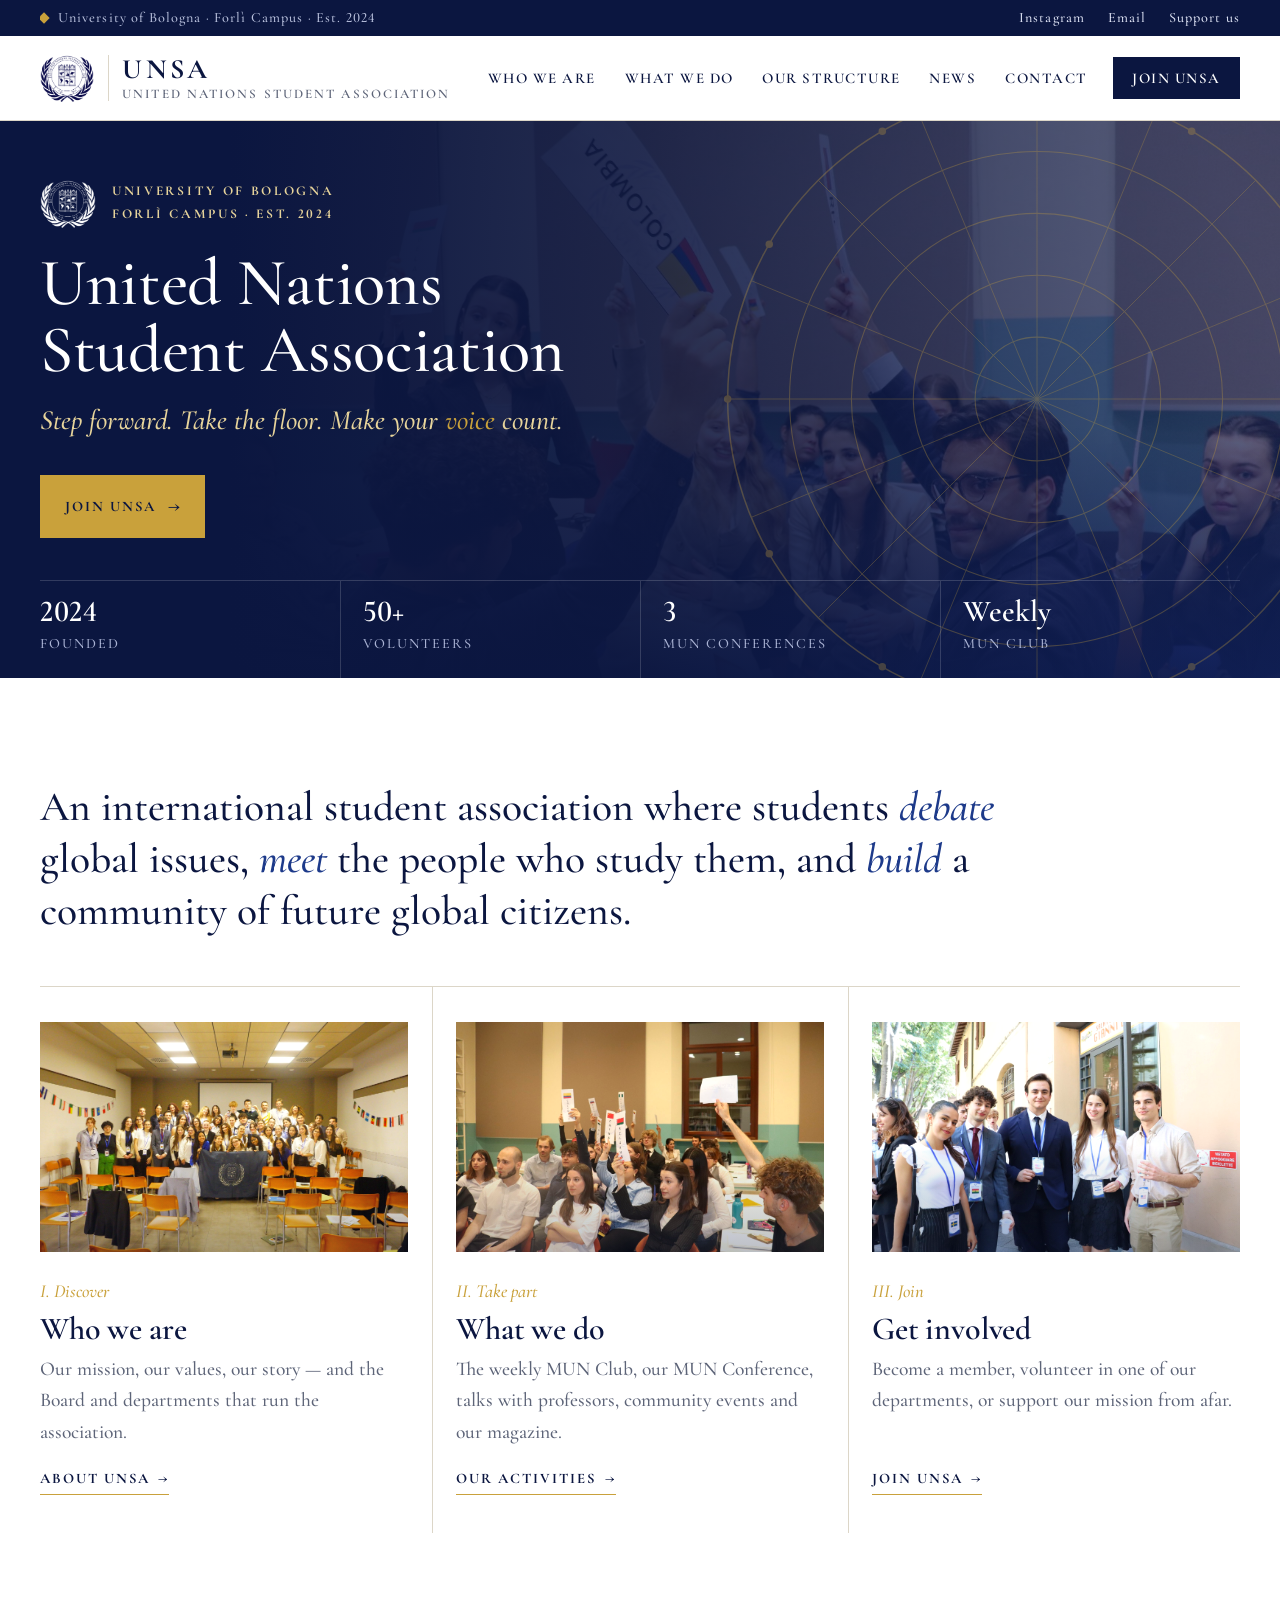
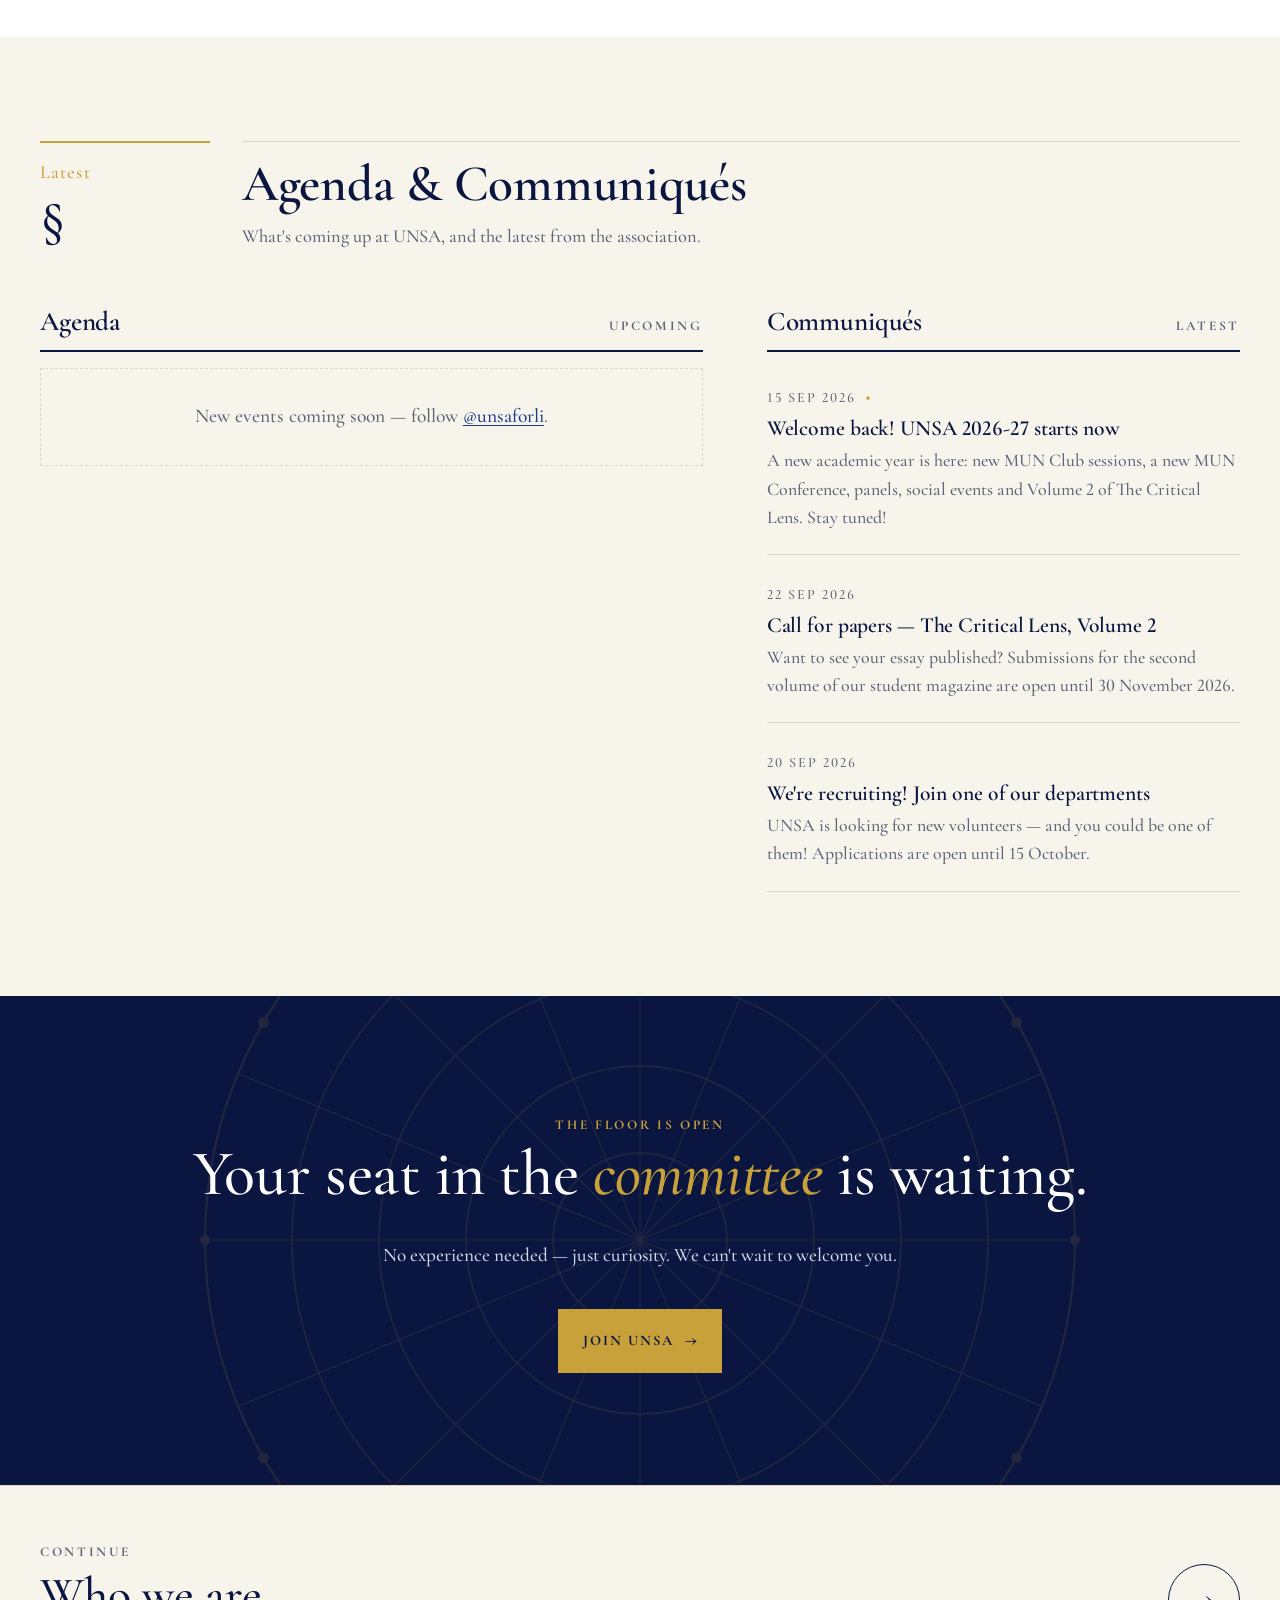
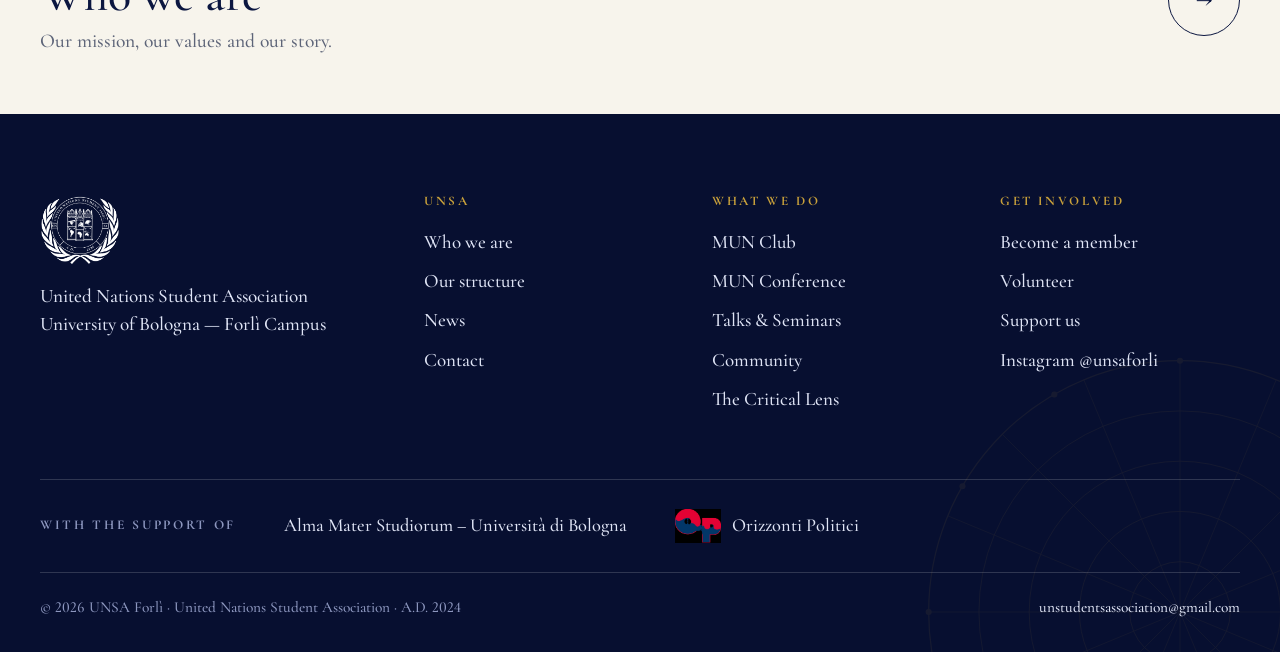
==== commit a2803e10: "Home hero: keep only the Join UNSA button Co-Authored-By: Claude Opus 5.5 <noreply@anthropic.com>" ====
--- a/index.html
+++ b/index.html
@@ -34,7 +34,6 @@
             <p class="hero__tagline">Step forward. Take the floor. Make your <em>voice</em> count.</p>
             <div class="btn-row">
               <a class="btn btn--gold" href="get-involved.html">Join UNSA</a>
-              <a class="btn btn--ghost" href="what-we-do.html">What we do</a>
             </div>
           </div>
         </div>
--- a/css/style.css
+++ b/css/style.css
@@ -19,8 +19,7 @@
   --line: #dcd6c8;
   --line-dark: rgba(255, 255, 255, .16);
 
-  --serif: "Cormorant Garamond", "Times New Roman", Georgia, serif;
-  --sans: "Source Sans 3", "Segoe UI", Arial, sans-serif;
+  --font: "Cormorant Garamond", Garamond, "Times New Roman", Georgia, serif;  /* the only typeface of the site */
 
   --container: 1200px;
   --header-h: 84px;
@@ -29,11 +28,11 @@
 
 *, *::before, *::after { box-sizing: border-box; }
 html { scroll-behavior: smooth; font-variant-numeric: lining-nums; }
-body { margin: 0; font-family: var(--sans); font-size: 1.06rem; line-height: 1.65; color: var(--text); background: var(--white); -webkit-font-smoothing: antialiased; }
+body { margin: 0; font-family: var(--font); font-size: 1.22rem; font-weight: 500; line-height: 1.6; color: var(--text); background: var(--white); -webkit-font-smoothing: antialiased; }
 img { max-width: 100%; display: block; }
 a { color: var(--blue-2); text-underline-offset: 3px; }
 a:hover { color: var(--ink); }
-h1, h2, h3, h4 { font-family: var(--serif); font-weight: 600; color: var(--ink); line-height: 1.08; margin: 0 0 .5em; letter-spacing: -.005em; }
+h1, h2, h3, h4 { font-family: var(--font); font-weight: 600; color: var(--ink); line-height: 1.08; margin: 0 0 .5em; letter-spacing: -.005em; }
 h1 { font-size: clamp(2.6rem, 6vw, 4.8rem); }
 h2 { font-size: clamp(2.1rem, 4vw, 3.2rem); }
 h3 { font-size: 1.6rem; }
@@ -48,10 +47,10 @@
 .narrow { max-width: 780px; }
 
 /* small caps label used everywhere */
-.label { font-family: var(--sans); font-size: .74rem; font-weight: 700; letter-spacing: .2em; text-transform: uppercase; color: var(--gold); }
+.label { font-family: var(--font); font-size: 0.84rem; font-weight: 700; letter-spacing: .2em; text-transform: uppercase; color: var(--gold); }
 
 /* ---------- Utility bar + header ---------- */
-.utility-bar { background: var(--ink); color: #b9c1dd; font-size: .78rem; letter-spacing: .08em; }
+.utility-bar { background: var(--ink); color: #b9c1dd; font-size: 0.89rem; letter-spacing: .08em; }
 .utility-bar .container { display: flex; justify-content: space-between; align-items: center; height: 36px; gap: 1rem; }
 .utility-bar a { color: #dfe4f5; text-decoration: none; margin-left: 1.4rem; }
 .utility-bar a:hover { color: var(--gold-soft); }
@@ -65,13 +64,13 @@
 .brand { display: flex; align-items: center; gap: .85rem; text-decoration: none; color: var(--ink); }
 .brand img { width: 54px; height: auto; }
 .brand__text { display: flex; flex-direction: column; line-height: 1; padding-left: .85rem; border-left: 1px solid var(--line); }
-.brand__text strong { font-family: var(--serif); font-size: 1.75rem; font-weight: 700; letter-spacing: .12em; }
-.brand__text span { font-size: .64rem; font-weight: 600; letter-spacing: .16em; text-transform: uppercase; color: var(--muted); margin-top: .3rem; }
+.brand__text strong { font-family: var(--font); font-size: 1.75rem; font-weight: 700; letter-spacing: .12em; }
+.brand__text span { font-size: 0.82rem; font-weight: 600; letter-spacing: .16em; text-transform: uppercase; color: var(--muted); margin-top: .3rem; white-space: nowrap; }
 
 .main-nav > ul { list-style: none; margin: 0; padding: 0; display: flex; align-items: center; gap: .2rem; }
 .main-nav a {
-  font-family: var(--sans); font-size: .82rem; font-weight: 600; letter-spacing: .1em; text-transform: uppercase;
-  color: var(--ink); text-decoration: none; padding: .7rem .8rem; position: relative;
+  font-family: var(--font); font-size: 0.93rem; font-weight: 600; letter-spacing: .1em; text-transform: uppercase;
+  color: var(--ink); text-decoration: none; padding: .7rem .8rem; position: relative; white-space: nowrap;
 }
 .main-nav > ul > li > a::after {
   content: ""; position: absolute; left: .8rem; right: .8rem; bottom: .35rem; height: 2px; background: var(--gold);
@@ -84,12 +83,12 @@
 .nav-toggle { display: none; background: none; border: 0; cursor: pointer; padding: .5rem; }
 .nav-toggle span { display: block; width: 26px; height: 2px; background: var(--ink); margin: 6px 0; transition: .25s; }
 
-@media (max-width: 1080px) {
+@media (max-width: 1200px) {
   .nav-toggle { display: block; }
   .main-nav { position: fixed; inset: calc(var(--header-h)) 0 auto 0; background: var(--white); border-bottom: 3px solid var(--gold); max-height: calc(100vh - var(--header-h)); overflow-y: auto; display: none; }
   .main-nav.open { display: block; }
   .main-nav > ul { flex-direction: column; align-items: stretch; padding: .8rem 1.25rem 1.6rem; gap: 0; }
-  .main-nav a { display: block; width: 100%; text-align: left; padding: .95rem .2rem; border-bottom: 1px solid var(--line); font-size: .9rem; }
+  .main-nav a { display: block; width: 100%; text-align: left; padding: .95rem .2rem; border-bottom: 1px solid var(--line); font-size: 1.13rem; }
   .main-nav > ul > li > a::after { display: none; }
   .main-nav .nav-cta { margin: 1rem 0 0; text-align: center; border: 0; }
   .nav-open .nav-toggle span:nth-child(1) { transform: translateY(8px) rotate(45deg); }
@@ -99,9 +98,9 @@
 @media (max-width: 480px) { .brand__text span { display: none; } }
 
 /* ---------- Buttons & links ---------- */
-.btn { display: inline-flex; align-items: center; gap: .7rem; font-family: var(--sans); font-weight: 700; font-size: .8rem; letter-spacing: .14em; text-transform: uppercase;
+.btn { display: inline-flex; align-items: center; gap: .7rem; font-family: var(--font); font-weight: 700; font-size: 0.91rem; letter-spacing: .14em; text-transform: uppercase;
   padding: 1rem 1.5rem; text-decoration: none; border: 1.5px solid transparent; cursor: pointer; transition: background .25s, color .25s, border-color .25s; }
-.btn::after { content: "→"; font-size: 1.05rem; letter-spacing: 0; transition: transform .25s var(--ease); }
+.btn::after { content: "→"; font-size: 1.16rem; letter-spacing: 0; transition: transform .25s var(--ease); }
 .btn:hover::after { transform: translateX(4px); }
 .btn--gold { background: var(--gold); color: var(--ink); }
 .btn--gold:hover { background: var(--gold-soft); color: var(--ink); }
@@ -113,7 +112,7 @@
 .btn--ghost:hover { background: var(--white); color: var(--ink); }
 .btn--nodeco::after { display: none; }
 .btn-row { display: flex; flex-wrap: wrap; gap: .8rem; }
-.more { font-weight: 700; font-size: .8rem; letter-spacing: .14em; text-transform: uppercase; text-decoration: none; color: var(--ink); display: inline-flex; gap: .5rem; align-items: center; border-bottom: 1.5px solid var(--gold); padding-bottom: .2rem; }
+.more { font-weight: 700; font-size: 0.91rem; letter-spacing: .14em; text-transform: uppercase; text-decoration: none; color: var(--ink); display: inline-flex; gap: .5rem; align-items: center; border-bottom: 1.5px solid var(--gold); padding-bottom: .2rem; }
 .more::after { content: "→"; transition: transform .25s var(--ease); }
 .more:hover::after { transform: translateX(4px); }
 .on-dark .more, .more.light { color: var(--white); }
@@ -145,13 +144,13 @@
 .hero__kicker .label { color: var(--gold-soft); line-height: 1.7; }
 .hero h1 { color: var(--white); font-weight: 500; font-size: clamp(2.4rem, 5.2vw, 4.3rem); line-height: 1; margin-bottom: .9rem; }
 .hero h1 em { font-style: italic; color: var(--gold); font-weight: 500; }
-.hero__tagline { font-family: var(--serif); font-style: italic; font-size: clamp(1.3rem, 2.4vw, 1.75rem); color: var(--gold-soft); margin-bottom: 2rem; }
+.hero__tagline { font-family: var(--font); font-style: italic; font-size: clamp(1.3rem, 2.4vw, 1.75rem); color: var(--gold-soft); margin-bottom: 2rem; }
 .hero__tagline em { color: var(--gold); }
 .hero__facts { border-top: 1px solid var(--line-dark); display: grid; grid-template-columns: repeat(4, 1fr); }
 .hero__facts div { padding: 1rem 1.2rem 1.2rem 0; }
 .hero__facts div + div { padding-left: 1.4rem; border-left: 1px solid var(--line-dark); }
-.hero__facts strong { display: block; font-family: var(--serif); font-size: 1.9rem; font-weight: 600; color: var(--white); line-height: 1; }
-.hero__facts span { font-size: .78rem; letter-spacing: .14em; text-transform: uppercase; color: #aab3d4; }
+.hero__facts strong { display: block; font-family: var(--font); font-size: 1.9rem; font-weight: 600; color: var(--white); line-height: 1; }
+.hero__facts span { font-size: 0.89rem; letter-spacing: .14em; text-transform: uppercase; color: #aab3d4; }
 @media (max-width: 760px) {
   .hero__facts { grid-template-columns: repeat(2, 1fr); }
   .hero__facts div:nth-child(3) { padding-left: 0; border-left: 0; }
@@ -167,7 +166,7 @@
 .page-hero h1 { color: var(--white); font-weight: 500; max-width: 900px; margin-bottom: .8rem; }
 .page-hero h1 em { color: var(--gold); }
 .page-hero p { font-size: 1.2rem; color: #cfd6ee; max-width: 640px; margin: 0; }
-.crumbs { display: flex; flex-wrap: wrap; gap: .5rem; font-size: .74rem; letter-spacing: .18em; text-transform: uppercase; margin-bottom: 1.8rem; color: #aab3d4; }
+.crumbs { display: flex; flex-wrap: wrap; gap: .5rem; font-size: 0.84rem; letter-spacing: .18em; text-transform: uppercase; margin-bottom: 1.8rem; color: #aab3d4; }
 .crumbs a { color: var(--gold-soft); text-decoration: none; }
 .crumbs > * + *::before { content: "/"; margin-right: .5rem; color: #6f7aa6; }
 
@@ -181,7 +180,7 @@
 
 /* numbered "article" heading */
 .art { display: grid; grid-template-columns: 170px 1fr; gap: 2rem; margin-bottom: 3.5rem; align-items: start; }
-.art__num { font-family: var(--serif); font-size: 1.05rem; color: var(--gold); border-top: 2px solid var(--gold); padding-top: .9rem; letter-spacing: .06em; }
+.art__num { font-family: var(--font); font-size: 1.16rem; color: var(--gold); border-top: 2px solid var(--gold); padding-top: .9rem; letter-spacing: .06em; }
 .art__num b { display: block; font-size: 3.4rem; font-weight: 500; line-height: 1; color: var(--ink); letter-spacing: 0; margin-top: .25rem; }
 .section--ink .art__num b { color: var(--white); }
 .art__head { border-top: 1px solid var(--line); padding-top: .9rem; }
@@ -215,9 +214,9 @@
 .muted { color: var(--muted); }
 
 /* ---------- Home: intro statement ---------- */
-.statement { font-family: var(--serif); font-size: clamp(1.7rem, 3.3vw, 2.6rem); line-height: 1.25; color: var(--ink); font-weight: 500; max-width: 980px; }
+.statement { font-family: var(--font); font-size: clamp(1.7rem, 3.3vw, 2.6rem); line-height: 1.25; color: var(--ink); font-weight: 500; max-width: 980px; }
 .statement em { color: var(--blue-2); }
-.statement-sign { display: flex; align-items: center; gap: 1rem; margin-top: 2rem; color: var(--muted); font-size: .95rem; }
+.statement-sign { display: flex; align-items: center; gap: 1rem; margin-top: 2rem; color: var(--muted); font-size: 1.19rem; }
 .statement-sign::before { content: ""; width: 48px; height: 1px; background: var(--gold); }
 
 /* ---------- Pathway (home) ---------- */
@@ -227,7 +226,7 @@
 .path:hover { color: inherit; }
 .path:hover h3 { color: var(--blue-2); }
 .path .duo { aspect-ratio: 16/10; margin-bottom: 1.6rem; }
-.path__num { font-family: var(--serif); font-style: italic; color: var(--gold); font-size: 1.15rem; margin-bottom: .3rem; }
+.path__num { font-family: var(--font); font-style: italic; color: var(--gold); font-size: 1.15rem; margin-bottom: .3rem; }
 .path h3 { font-size: 2rem; margin-bottom: .5rem; transition: color .2s; }
 .path p { color: var(--muted); flex: 1; }
 .path .more { align-self: flex-start; }
@@ -246,21 +245,21 @@
 .agenda-item { display: grid; grid-template-columns: 92px 1fr 118px; gap: 1.5rem; align-items: center; padding: 1.4rem 0; border-bottom: 1px solid var(--line); text-decoration: none; color: inherit; transition: background .3s, padding .3s; }
 .agenda-item:hover { background: var(--ivory); padding-left: .8rem; padding-right: .8rem; color: inherit; }
 .a-date { text-align: center; border-right: 1px solid var(--line); padding-right: 1.2rem; }
-.a-date .d { display: block; font-family: var(--serif); font-size: 3rem; font-weight: 600; line-height: .9; color: var(--ink); }
-.a-date .m { display: block; font-size: .72rem; letter-spacing: .2em; text-transform: uppercase; color: var(--gold); font-weight: 700; margin-top: .35rem; }
-.a-date .y { display: block; font-size: .72rem; color: var(--muted); }
+.a-date .d { display: block; font-family: var(--font); font-size: 3rem; font-weight: 600; line-height: .9; color: var(--ink); }
+.a-date .m { display: block; font-size: 0.82rem; letter-spacing: .2em; text-transform: uppercase; color: var(--gold); font-weight: 700; margin-top: .35rem; }
+.a-date .y { display: block; font-size: 0.82rem; color: var(--muted); }
 .agenda-item h4 { font-size: 1.45rem; margin: .15rem 0 .35rem; }
 .agenda-item .duo { width: 118px; height: 92px; }
-.cat { font-size: .7rem; font-weight: 700; letter-spacing: .18em; text-transform: uppercase; color: var(--blue-2); }
+.cat { font-size: 0.82rem; font-weight: 700; letter-spacing: .18em; text-transform: uppercase; color: var(--blue-2); }
 .cat.up { color: var(--gold); }
-.facts-inline { font-size: .9rem; color: var(--muted); display: flex; flex-wrap: wrap; gap: .2rem 1.1rem; }
+.facts-inline { font-size: 1.13rem; color: var(--muted); display: flex; flex-wrap: wrap; gap: .2rem 1.1rem; }
 @media (max-width: 560px) { .agenda-item { grid-template-columns: 70px 1fr; gap: 1rem; } .agenda-item .duo { display: none; } .a-date .d { font-size: 2.3rem; } }
 
 .communique { display: block; padding: 1.4rem 0; border-bottom: 1px solid var(--line); text-decoration: none; color: inherit; }
 .communique:hover h4 { color: var(--blue-2); }
-.communique time { font-size: .78rem; letter-spacing: .14em; text-transform: uppercase; color: var(--muted); }
+.communique time { font-size: 0.89rem; letter-spacing: .14em; text-transform: uppercase; color: var(--muted); }
 .communique h4 { font-size: 1.35rem; margin: .3rem 0 .35rem; transition: color .2s; }
-.communique p { color: var(--muted); font-size: .98rem; margin: 0; }
+.communique p { color: var(--muted); font-size: 1.12rem; margin: 0; }
 .communique .pin { color: var(--gold); font-weight: 700; margin-left: .6rem; }
 .empty { border: 1px dashed var(--line); padding: 2rem; text-align: center; color: var(--muted); margin-top: 1rem; }
 
@@ -279,16 +278,16 @@
 .resolution__head img { width: 70px; margin: 0 auto 1rem; }
 .resolution__head .label { color: var(--muted); display: block; }
 .resolution__head h3 { font-size: 1.9rem; margin: .4rem 0 0; }
-.resolution p { font-family: var(--serif); font-size: 1.32rem; line-height: 1.55; color: var(--text); margin-bottom: 1rem; }
+.resolution p { font-family: var(--font); font-size: 1.32rem; line-height: 1.55; color: var(--text); margin-bottom: 1rem; }
 .resolution p em { font-weight: 600; color: var(--ink); }
-.resolution ol { font-family: var(--serif); font-size: 1.32rem; line-height: 1.55; padding-left: 1.6rem; margin: 1.6rem 0 0; }
+.resolution ol { font-family: var(--font); font-size: 1.32rem; line-height: 1.55; padding-left: 1.6rem; margin: 1.6rem 0 0; }
 .resolution ol li { margin-bottom: .8rem; padding-left: .4rem; }
 .resolution ol li::marker { color: var(--gold); font-weight: 700; }
 .resolution ol em { text-decoration: underline; text-decoration-color: var(--gold); text-underline-offset: 4px; font-weight: 600; font-style: normal; }
 
 /* ---------- Values ---------- */
 .value { border-top: 1px solid var(--line); padding-top: 1.4rem; }
-.value .v-num { font-family: var(--serif); font-style: italic; color: var(--gold); font-size: 1.1rem; }
+.value .v-num { font-family: var(--font); font-style: italic; color: var(--gold); font-size: 1.1rem; }
 .value h4 { font-size: 1.5rem; margin: .2rem 0 .5rem; }
 .value p { color: var(--muted); margin: 0; }
 
@@ -296,21 +295,21 @@
 .timeline { list-style: none; margin: 0; padding: 0; display: grid; grid-template-columns: repeat(4, 1fr); gap: 0; border-top: 1px solid var(--line-dark); }
 .timeline li { padding: 1.8rem 1.4rem 1.8rem 0; position: relative; }
 .timeline li::before { content: ""; position: absolute; top: -6px; left: 0; width: 11px; height: 11px; background: var(--gold); transform: rotate(45deg); }
-.timeline .when { font-family: var(--serif); font-size: 1.9rem; color: var(--white); line-height: 1; display: block; margin: .6rem 0 .6rem; }
-.timeline h4 { font-family: var(--sans); font-size: .98rem; font-weight: 700; color: var(--gold-soft); margin-bottom: .35rem; letter-spacing: .02em; }
-.timeline p { font-size: .96rem; color: #b9c1dd; margin: 0; }
+.timeline .when { font-family: var(--font); font-size: 1.9rem; color: var(--white); line-height: 1; display: block; margin: .6rem 0 .6rem; }
+.timeline h4 { font-family: var(--font); font-size: 1.12rem; font-weight: 700; color: var(--gold-soft); margin-bottom: .35rem; letter-spacing: .02em; }
+.timeline p { font-size: 1.2rem; color: #b9c1dd; margin: 0; }
 @media (max-width: 980px) { .timeline { grid-template-columns: repeat(2, 1fr); } }
 @media (max-width: 560px) { .timeline { grid-template-columns: 1fr; } }
 
 /* ---------- People ---------- */
 .person { display: flex; align-items: center; gap: 1rem; }
-.monogram { width: 60px; height: 60px; flex-shrink: 0; display: grid; place-items: center; font-family: var(--serif); font-size: 1.3rem; font-weight: 600; color: var(--ink); background: var(--ivory); border: 1px solid var(--gold); border-radius: 50%; position: relative; }
+.monogram { width: 60px; height: 60px; flex-shrink: 0; display: grid; place-items: center; font-family: var(--font); font-size: 1.3rem; font-weight: 600; color: var(--ink); background: var(--ivory); border: 1px solid var(--gold); border-radius: 50%; position: relative; }
 .monogram::after { content: ""; position: absolute; inset: 4px; border: 1px solid var(--stone); border-radius: 50%; }
 .section--ink .monogram { background: rgba(255,255,255,.05); color: var(--white); }
 .section--ink .monogram::after { border-color: rgba(255,255,255,.1); }
-.person strong { display: block; font-family: var(--serif); font-size: 1.3rem; font-weight: 600; color: var(--ink); line-height: 1.15; }
+.person strong { display: block; font-family: var(--font); font-size: 1.3rem; font-weight: 600; color: var(--ink); line-height: 1.15; }
 .section--ink .person strong { color: var(--white); }
-.person span { font-size: .78rem; letter-spacing: .12em; text-transform: uppercase; color: var(--muted); }
+.person span { font-size: 0.89rem; letter-spacing: .12em; text-transform: uppercase; color: var(--muted); }
 .section--ink .person span { color: #aab3d4; }
 .person.tba strong { color: var(--muted); font-style: italic; font-weight: 500; }
 .section--ink .person.tba strong { color: #8d97bf; }
@@ -321,17 +320,17 @@
 .org__board::before { content: ""; position: absolute; inset: 5px; border: 1px solid var(--line); pointer-events: none; }
 .org__board .label { color: var(--gold); }
 .org__board h3 { font-size: 2rem; margin: .2rem 0 .2rem; }
-.org__board p { margin: 0; color: var(--muted); font-size: .95rem; }
+.org__board p { margin: 0; color: var(--muted); font-size: 1.19rem; }
 .org__line { width: 1px; height: 46px; background: var(--gold); margin: 0 auto; }
 .org__depts { display: grid; grid-template-columns: repeat(6, 1fr); position: relative; padding-top: 46px; }
 .org__depts::before { content: ""; position: absolute; top: 0; left: calc(100% / 12); right: calc(100% / 12); height: 1px; background: var(--gold); }
 .org__dept { position: relative; text-align: center; text-decoration: none; color: var(--ink); padding: 0 .5rem; }
 .org__dept::before { content: ""; position: absolute; top: -46px; left: 50%; width: 1px; height: 46px; background: var(--gold); }
-.org__dept .circle { width: 88px; height: 88px; margin: 0 auto .9rem; border-radius: 50%; border: 1px solid var(--ink); display: grid; place-items: center; font-family: var(--serif); font-size: 2rem; background: var(--white); transition: background .3s, color .3s; position: relative; }
+.org__dept .circle { width: 88px; height: 88px; margin: 0 auto .9rem; border-radius: 50%; border: 1px solid var(--ink); display: grid; place-items: center; font-family: var(--font); font-size: 2rem; background: var(--white); transition: background .3s, color .3s; position: relative; }
 .org__dept .circle::after { content: ""; position: absolute; inset: 5px; border-radius: 50%; border: 1px solid var(--line); }
 .org__dept:hover .circle { background: var(--ink); color: var(--gold); }
-.org__dept strong { display: block; font-family: var(--serif); font-size: 1.2rem; line-height: 1.15; }
-.org__dept small { font-size: .72rem; letter-spacing: .14em; text-transform: uppercase; color: var(--muted); }
+.org__dept strong { display: block; font-family: var(--font); font-size: 1.2rem; line-height: 1.15; }
+.org__dept small { font-size: 0.82rem; letter-spacing: .14em; text-transform: uppercase; color: var(--muted); }
 @media (max-width: 980px) {
   .org__depts { grid-template-columns: repeat(3, 1fr); row-gap: 2rem; padding-top: 2rem; }
   .org__depts::before, .org__dept::before { display: none; }
@@ -339,8 +338,8 @@
 @media (max-width: 520px) { .org__depts { grid-template-columns: repeat(2, 1fr); } }
 
 .dept { display: grid; grid-template-columns: 120px 1fr 1fr; gap: 3rem; padding: 4rem 0; border-top: 1px solid var(--line); scroll-margin-top: calc(var(--header-h) + 1rem); }
-.dept__num { font-family: var(--serif); font-size: 5rem; font-weight: 500; line-height: .8; color: var(--gold); }
-.dept__num small { display: block; font-family: var(--sans); font-size: .7rem; letter-spacing: .2em; text-transform: uppercase; color: var(--muted); margin-top: 1rem; }
+.dept__num { font-family: var(--font); font-size: 5rem; font-weight: 500; line-height: .8; color: var(--gold); }
+.dept__num small { display: block; font-family: var(--font); font-size: 0.82rem; letter-spacing: .2em; text-transform: uppercase; color: var(--muted); margin-top: 1rem; }
 .dept h3 { font-size: 2.2rem; }
 .dept .lead { font-size: 1.12rem; color: var(--muted); }
 .dept .duo { aspect-ratio: 16/10; margin-top: 1.6rem; }
@@ -350,9 +349,9 @@
 .team-box { margin-bottom: 2rem; }
 .team-box .label { display: block; color: var(--muted); margin-bottom: 1rem; }
 .team-box .people { display: grid; grid-template-columns: repeat(2, 1fr); gap: 1rem 1.4rem; }
-.team-box .monogram { width: 46px; height: 46px; font-size: 1rem; }
+.team-box .monogram { width: 46px; height: 46px; font-size: 1.1rem; }
 .team-box .person strong { font-size: 1.1rem; }
-.team-box .person span { font-size: .7rem; }
+.team-box .person span { font-size: 0.82rem; }
 @media (max-width: 980px) { .dept { grid-template-columns: 1fr; gap: 1.5rem; } .dept__num { font-size: 3.5rem; } .dept__num small { display: inline; margin-left: .8rem; } }
 @media (max-width: 520px) { .team-box .people { grid-template-columns: 1fr; } }
 
@@ -366,15 +365,15 @@
 .subcards { display: grid; grid-template-columns: 1fr 1fr; gap: 1rem; margin: 1.8rem 0 0; }
 .subcard { border: 1px solid var(--line); padding: 1.3rem 1.3rem 1.2rem; text-decoration: none; color: inherit; transition: border-color .3s, background .3s; display: flex; flex-direction: column; }
 .subcard:hover { border-color: var(--gold); background: var(--ivory); color: inherit; }
-.subcard strong { font-family: var(--serif); font-size: 1.4rem; color: var(--ink); }
-.subcard span { font-size: .95rem; color: var(--muted); flex: 1; margin: .2rem 0 .8rem; }
-.subcard em { font-style: normal; font-size: .75rem; font-weight: 700; letter-spacing: .14em; text-transform: uppercase; color: var(--blue-2); }
+.subcard strong { font-family: var(--font); font-size: 1.4rem; color: var(--ink); }
+.subcard span { font-size: 1.19rem; color: var(--muted); flex: 1; margin: .2rem 0 .8rem; }
+.subcard em { font-style: normal; font-size: 0.85rem; font-weight: 700; letter-spacing: .14em; text-transform: uppercase; color: var(--blue-2); }
 .subcard em::after { content: " →"; }
 @media (max-width: 900px) { .programme { grid-template-columns: 1fr; gap: 2rem; padding: 3.5rem 0; } .programme--flip .programme__media { order: 0; } }
 @media (max-width: 520px) { .subcards { grid-template-columns: 1fr; } }
 
 .chips { display: flex; flex-wrap: wrap; gap: .5rem; margin: 1.2rem 0 1.6rem; padding: 0; list-style: none; }
-.chips li { font-size: .88rem; border: 1px solid var(--line); padding: .35rem .8rem; background: var(--white); }
+.chips li { font-size: 1.1rem; border: 1px solid var(--line); padding: .35rem .8rem; background: var(--white); }
 
 /* ---------- Key facts box ---------- */
 .factbox { border: 1px solid var(--ink); background: var(--white); position: relative; }
@@ -384,26 +383,26 @@
 .factbox dl { margin: 0; padding: .6rem 1.6rem 1rem; }
 .factbox dl div { display: grid; grid-template-columns: 110px 1fr; gap: 1rem; padding: .85rem 0; border-bottom: 1px solid var(--line); }
 .factbox dl div:last-child { border-bottom: 0; }
-.factbox dt { font-size: .72rem; font-weight: 700; letter-spacing: .16em; text-transform: uppercase; color: var(--muted); padding-top: .25rem; }
-.factbox dd { margin: 0; font-family: var(--serif); font-size: 1.3rem; color: var(--ink); line-height: 1.3; }
+.factbox dt { font-size: 0.82rem; font-weight: 700; letter-spacing: .16em; text-transform: uppercase; color: var(--muted); padding-top: .25rem; }
+.factbox dd { margin: 0; font-family: var(--font); font-size: 1.3rem; color: var(--ink); line-height: 1.3; }
 .factbox .btn-row { padding: 0 1.6rem 1.6rem; position: relative; }
 
 /* ---------- Editions (conference archive) ---------- */
 .edition { display: grid; grid-template-columns: 110px 250px 1fr; gap: 2.4rem; padding: 3rem 0; border-top: 1px solid var(--line); align-items: start; }
-.edition__year { font-family: var(--serif); font-size: 2.6rem; line-height: .9; color: var(--ink); }
-.edition__year small { display: block; font-family: var(--sans); font-size: .72rem; letter-spacing: .18em; text-transform: uppercase; color: var(--gold); margin-top: .5rem; }
+.edition__year { font-family: var(--font); font-size: 2.6rem; line-height: .9; color: var(--ink); }
+.edition__year small { display: block; font-family: var(--font); font-size: 0.82rem; letter-spacing: .18em; text-transform: uppercase; color: var(--gold); margin-top: .5rem; }
 .edition__poster { border: 1px solid var(--line); padding: 6px; background: var(--white); }
 .edition h3 { font-size: 1.9rem; margin-bottom: .4rem; }
-.edition .topic { font-family: var(--serif); font-style: italic; font-size: 1.35rem; line-height: 1.35; color: var(--blue-2); margin-bottom: 1.2rem; }
-.edition dl { display: grid; grid-template-columns: 110px 1fr; gap: .5rem 1rem; margin: 0; font-size: 1rem; }
-.edition dt { font-size: .72rem; font-weight: 700; letter-spacing: .14em; text-transform: uppercase; color: var(--muted); padding-top: .2rem; }
+.edition .topic { font-family: var(--font); font-style: italic; font-size: 1.35rem; line-height: 1.35; color: var(--blue-2); margin-bottom: 1.2rem; }
+.edition dl { display: grid; grid-template-columns: 110px 1fr; gap: .5rem 1rem; margin: 0; font-size: 1.1rem; }
+.edition dt { font-size: 0.82rem; font-weight: 700; letter-spacing: .14em; text-transform: uppercase; color: var(--muted); padding-top: .2rem; }
 .edition dd { margin: 0; }
 @media (max-width: 900px) { .edition { grid-template-columns: 1fr; gap: 1.2rem; } .edition__poster { max-width: 280px; } }
 
 /* ---------- Accordion ---------- */
 .acc details { border-bottom: 1px solid var(--line); }
 .acc details:first-child { border-top: 1px solid var(--line); }
-.acc summary { cursor: pointer; list-style: none; padding: 1.3rem 0; font-family: var(--serif); font-size: 1.4rem; font-weight: 600; color: var(--ink); display: flex; justify-content: space-between; gap: 1rem; align-items: center; }
+.acc summary { cursor: pointer; list-style: none; padding: 1.3rem 0; font-family: var(--font); font-size: 1.4rem; font-weight: 600; color: var(--ink); display: flex; justify-content: space-between; gap: 1rem; align-items: center; }
 .acc summary::-webkit-details-marker { display: none; }
 .acc summary::after { content: ""; width: 12px; height: 12px; border-right: 1.5px solid var(--gold); border-bottom: 1.5px solid var(--gold); transform: rotate(45deg); transition: transform .3s; flex-shrink: 0; margin-top: -6px; }
 .acc details[open] summary::after { transform: rotate(-135deg); margin-top: 6px; }
@@ -416,7 +415,7 @@
 .steps { display: grid; grid-template-columns: repeat(3, 1fr); counter-reset: s; border-top: 1px solid var(--line); }
 .steps > div { padding: 1.8rem 1.8rem 0 0; }
 .steps > div + div { padding-left: 1.8rem; border-left: 1px solid var(--line); }
-.steps > div::before { counter-increment: s; content: "0" counter(s); display: block; font-family: var(--serif); font-size: 2.6rem; color: var(--gold); line-height: 1; margin-bottom: .8rem; }
+.steps > div::before { counter-increment: s; content: "0" counter(s); display: block; font-family: var(--font); font-size: 2.6rem; color: var(--gold); line-height: 1; margin-bottom: .8rem; }
 .steps h4 { font-size: 1.45rem; }
 .steps p { color: var(--muted); margin: 0; }
 @media (max-width: 760px) { .steps { grid-template-columns: 1fr; } .steps > div, .steps > div + div { padding: 1.6rem 0; border-left: 0; border-bottom: 1px solid var(--line); } }
@@ -428,7 +427,7 @@
 
 /* ---------- Events page ---------- */
 .filters { display: flex; flex-wrap: wrap; gap: 0; border: 1px solid var(--ink); width: fit-content; max-width: 100%; margin-bottom: 3.5rem; }
-.filter-btn { font-family: var(--sans); font-size: .76rem; font-weight: 700; letter-spacing: .14em; text-transform: uppercase; padding: .85rem 1.2rem; border: 0; border-right: 1px solid var(--ink); background: var(--white); color: var(--ink); cursor: pointer; transition: background .2s, color .2s; }
+.filter-btn { font-family: var(--font); font-size: 0.87rem; font-weight: 700; letter-spacing: .14em; text-transform: uppercase; padding: .85rem 1.2rem; border: 0; border-right: 1px solid var(--ink); background: var(--white); color: var(--ink); cursor: pointer; transition: background .2s, color .2s; }
 .filter-btn:last-child { border-right: 0; }
 .filter-btn.is-active, .filter-btn:hover { background: var(--ink); color: var(--white); }
 @media (max-width: 640px) { .filters { border: 0; gap: .4rem; } .filter-btn { border: 1px solid var(--ink) !important; } }
@@ -441,19 +440,19 @@
 .card__poster.photo img { object-fit: cover; }
 .card:hover .card__poster img { transform: scale(1.04); }
 .card h4 { font-size: 1.55rem; margin: .4rem 0 .5rem; transition: color .2s; }
-.card p { color: var(--muted); font-size: .98rem; }
+.card p { color: var(--muted); font-size: 1.12rem; }
 .card .facts-inline { margin-bottom: .8rem; }
 
 /* ---------- Event detail ---------- */
 .event-detail { display: grid; grid-template-columns: 400px 1fr; gap: 4.5rem; align-items: start; }
 .event-detail__poster { position: sticky; top: calc(var(--header-h) + 2rem); border: 1px solid var(--line); padding: 8px; background: var(--white); }
-.event-detail .lead { font-family: var(--serif); font-size: 1.6rem; line-height: 1.35; color: var(--ink); }
+.event-detail .lead { font-family: var(--font); font-size: 1.6rem; line-height: 1.35; color: var(--ink); }
 .event-detail .factbox { margin: 2rem 0; }
 .speakers { display: grid; grid-template-columns: repeat(auto-fill, minmax(230px, 1fr)); gap: 1.4rem 2rem; margin: 1.2rem 0 2rem; }
 .speaker { display: flex; gap: 1rem; align-items: center; }
 .speaker img { width: 76px; height: 76px; border-radius: 50%; object-fit: cover; border: 1px solid var(--gold); padding: 3px; background: var(--white); flex-shrink: 0; }
-.speaker strong { display: block; font-family: var(--serif); font-size: 1.2rem; color: var(--ink); line-height: 1.15; }
-.speaker span { font-size: .86rem; color: var(--muted); line-height: 1.35; display: block; margin-top: .2rem; }
+.speaker strong { display: block; font-family: var(--font); font-size: 1.2rem; color: var(--ink); line-height: 1.15; }
+.speaker span { font-size: 0.98rem; color: var(--muted); line-height: 1.35; display: block; margin-top: .2rem; }
 @media (max-width: 900px) { .event-detail { grid-template-columns: 1fr; gap: 2.5rem; } .event-detail__poster { position: static; max-width: 420px; } }
 
 /* ---------- Critical Lens ---------- */
@@ -461,18 +460,18 @@
 .lens-cover:hover { transform: rotate(0) scale(1.02); }
 .toc { counter-reset: t; border-top: 2px solid var(--ink); }
 .toc article { display: grid; grid-template-columns: 70px 1fr 220px; gap: 2rem; padding: 2rem 0; border-bottom: 1px solid var(--line); }
-.toc article::before { counter-increment: t; content: counter(t, upper-roman); font-family: var(--serif); font-size: 2.2rem; color: var(--gold); line-height: 1; }
-.toc .kind { font-size: .7rem; font-weight: 700; letter-spacing: .2em; text-transform: uppercase; color: var(--un); }
+.toc article::before { counter-increment: t; content: counter(t, upper-roman); font-family: var(--font); font-size: 2.2rem; color: var(--gold); line-height: 1; }
+.toc .kind { font-size: 0.82rem; font-weight: 700; letter-spacing: .2em; text-transform: uppercase; color: var(--un); }
 .toc h4 { font-size: 1.7rem; margin: .3rem 0 .2rem; }
-.toc .sub { font-family: var(--serif); font-style: italic; font-size: 1.15rem; color: var(--muted); margin-bottom: .6rem; }
-.toc p { margin: 0; font-size: 1rem; }
-.toc .by { font-family: var(--serif); font-size: 1.2rem; color: var(--ink); text-align: right; }
-.toc .by small { display: block; font-family: var(--sans); font-size: .7rem; letter-spacing: .16em; text-transform: uppercase; color: var(--muted); }
+.toc .sub { font-family: var(--font); font-style: italic; font-size: 1.15rem; color: var(--muted); margin-bottom: .6rem; }
+.toc p { margin: 0; font-size: 1.1rem; }
+.toc .by { font-family: var(--font); font-size: 1.2rem; color: var(--ink); text-align: right; }
+.toc .by small { display: block; font-family: var(--font); font-size: 0.82rem; letter-spacing: .16em; text-transform: uppercase; color: var(--muted); }
 @media (max-width: 860px) { .toc article { grid-template-columns: 50px 1fr; } .toc .by { grid-column: 2; text-align: left; } }
 .credits { display: grid; grid-template-columns: repeat(4, 1fr); gap: 2rem; }
 .credits div { border-top: 1px solid var(--line-dark); padding-top: 1rem; }
 .credits .label { display: block; margin-bottom: .6rem; }
-.credits p { font-family: var(--serif); font-size: 1.25rem; color: var(--white); line-height: 1.5; margin: 0; }
+.credits p { font-family: var(--font); font-size: 1.25rem; color: var(--white); line-height: 1.5; margin: 0; }
 @media (max-width: 860px) { .credits { grid-template-columns: 1fr 1fr; } }
 
 /* ---------- Join ---------- */
@@ -481,12 +480,12 @@
 .way:last-child { border-right: 0; }
 .way.featured { background: var(--ink); color: #d4daef; }
 .way.featured h3 { color: var(--white); }
-.way .w-num { font-family: var(--serif); font-style: italic; font-size: 1.1rem; color: var(--gold); }
+.way .w-num { font-family: var(--font); font-style: italic; font-size: 1.1rem; color: var(--gold); }
 .way h3 { font-size: 2rem; margin: .3rem 0 .6rem; }
-.way .q { font-family: var(--serif); font-style: italic; font-size: 1.2rem; color: var(--muted); }
+.way .q { font-family: var(--font); font-style: italic; font-size: 1.2rem; color: var(--muted); }
 .way.featured .q { color: #b9c1dd; }
 .way ul { list-style: none; padding: 0; margin: 0 0 2rem; flex: 1; }
-.way li { padding: .55rem 0 .55rem 1.5rem; border-bottom: 1px solid var(--line); position: relative; font-size: .98rem; }
+.way li { padding: .55rem 0 .55rem 1.5rem; border-bottom: 1px solid var(--line); position: relative; font-size: 1.12rem; }
 .way.featured li { border-color: var(--line-dark); }
 .way li::before { content: ""; position: absolute; left: 0; top: 1rem; width: 7px; height: 7px; background: var(--gold); transform: rotate(45deg); }
 .way .btn { align-self: flex-start; }
@@ -495,15 +494,15 @@
 /* ---------- Contact ---------- */
 .contact-rows { border-top: 2px solid var(--ink); }
 .contact-rows > div { display: grid; grid-template-columns: 150px 1fr; gap: 1.5rem; padding: 1.3rem 0; border-bottom: 1px solid var(--line); align-items: baseline; }
-.contact-rows dt { font-size: .72rem; font-weight: 700; letter-spacing: .16em; text-transform: uppercase; color: var(--muted); }
-.contact-rows dd { margin: 0; font-family: var(--serif); font-size: 1.45rem; color: var(--ink); line-height: 1.3; }
+.contact-rows dt { font-size: 0.82rem; font-weight: 700; letter-spacing: .16em; text-transform: uppercase; color: var(--muted); }
+.contact-rows dd { margin: 0; font-family: var(--font); font-size: 1.45rem; color: var(--ink); line-height: 1.3; }
 .contact-rows dd a { color: var(--ink); text-decoration-color: var(--gold); }
 @media (max-width: 560px) { .contact-rows > div { grid-template-columns: 1fr; gap: .2rem; } }
 .form { display: grid; gap: 1.3rem; }
 .form .row { display: grid; grid-template-columns: 1fr 1fr; gap: 1.3rem; }
 @media (max-width: 600px) { .form .row { grid-template-columns: 1fr; } }
-.form label { display: block; font-size: .72rem; font-weight: 700; letter-spacing: .16em; text-transform: uppercase; color: var(--muted); margin-bottom: .3rem; }
-.form input, .form select, .form textarea { width: 100%; font: inherit; font-size: 1.05rem; padding: .7rem 0; border: 0; border-bottom: 1.5px solid var(--line); background: transparent; color: var(--text); border-radius: 0; }
+.form label { display: block; font-size: 0.82rem; font-weight: 700; letter-spacing: .16em; text-transform: uppercase; color: var(--muted); margin-bottom: .3rem; }
+.form input, .form select, .form textarea { width: 100%; font: inherit; font-size: 1.16rem; padding: .7rem 0; border: 0; border-bottom: 1.5px solid var(--line); background: transparent; color: var(--text); border-radius: 0; }
 .form input:focus, .form select:focus, .form textarea:focus { outline: none; border-bottom-color: var(--gold); }
 .form textarea { resize: vertical; }
 .map { width: 100%; height: 380px; border: 0; display: block; }
@@ -512,28 +511,28 @@
 .next { display: block; background: var(--ivory); border-top: 1px solid var(--line); text-decoration: none; color: inherit; transition: background .35s; }
 .next .container { display: flex; justify-content: space-between; align-items: center; gap: 2rem; padding: 3.5rem 0; }
 .next .label { color: var(--muted); display: block; margin-bottom: .4rem; }
-.next strong { font-family: var(--serif); font-size: clamp(2rem, 4vw, 3rem); font-weight: 500; color: var(--ink); line-height: 1.05; }
+.next strong { font-family: var(--font); font-size: clamp(2rem, 4vw, 3rem); font-weight: 500; color: var(--ink); line-height: 1.05; }
 .next p { margin: .4rem 0 0; color: var(--muted); }
 .next .arrow { width: 72px; height: 72px; border-radius: 50%; border: 1px solid var(--ink); display: grid; place-items: center; font-size: 1.6rem; color: var(--ink); flex-shrink: 0; transition: background .3s, color .3s, transform .4s var(--ease); }
 .next:hover { background: var(--stone); color: inherit; }
 .next:hover .arrow { background: var(--ink); color: var(--gold); transform: translateX(6px); }
 
 /* ---------- Footer ---------- */
-.site-footer { background: #070f30; color: #aab3d4; font-size: .95rem; position: relative; overflow: hidden; isolation: isolate; }
+.site-footer { background: #070f30; color: #aab3d4; font-size: 1.19rem; position: relative; overflow: hidden; isolation: isolate; }
 .site-footer .meridians { width: 520px; right: -160px; bottom: -220px; opacity: .08; z-index: -1; }
 .footer-top { display: grid; grid-template-columns: 1.4fr 1fr 1fr 1fr; gap: 3rem; padding: 5rem 0 3.5rem; }
 .footer-brand img { width: 80px; margin-bottom: 1.2rem; }
-.footer-brand p { font-family: var(--serif); font-size: 1.2rem; color: #dfe4f5; line-height: 1.45; max-width: 300px; }
-.site-footer h4 { font-family: var(--sans); font-size: .72rem; font-weight: 700; letter-spacing: .2em; text-transform: uppercase; color: var(--gold); margin-bottom: 1.2rem; }
+.footer-brand p { font-family: var(--font); font-size: 1.2rem; color: #dfe4f5; line-height: 1.45; max-width: 300px; }
+.site-footer h4 { font-family: var(--font); font-size: 0.82rem; font-weight: 700; letter-spacing: .2em; text-transform: uppercase; color: var(--gold); margin-bottom: 1.2rem; }
 .site-footer ul { list-style: none; padding: 0; margin: 0; }
 .site-footer li { margin-bottom: .55rem; }
 .site-footer a { color: #dfe4f5; text-decoration: none; }
 .site-footer a:hover { color: var(--gold-soft); }
 .footer-partners { border-top: 1px solid var(--line-dark); padding: 1.8rem 0; display: flex; flex-wrap: wrap; align-items: center; gap: 1rem 3rem; }
 .footer-partners .label { color: #8d97bf; }
-.footer-partners span.p { font-family: var(--serif); font-size: 1.15rem; color: #dfe4f5; display: flex; align-items: center; gap: .7rem; }
+.footer-partners span.p { font-family: var(--font); font-size: 1.15rem; color: #dfe4f5; display: flex; align-items: center; gap: .7rem; }
 .footer-partners img { height: 34px; width: auto; }
-.footer-bottom { border-top: 1px solid var(--line-dark); padding: 1.4rem 0 2rem; display: flex; flex-wrap: wrap; justify-content: space-between; gap: 1rem; font-size: .84rem; color: #8d97bf; }
+.footer-bottom { border-top: 1px solid var(--line-dark); padding: 1.4rem 0 2rem; display: flex; flex-wrap: wrap; justify-content: space-between; gap: 1rem; font-size: 0.96rem; color: #8d97bf; }
 @media (max-width: 900px) { .footer-top { grid-template-columns: 1fr 1fr; } }
 @media (max-width: 560px) { .footer-top { grid-template-columns: 1fr; gap: 2rem; } }
 
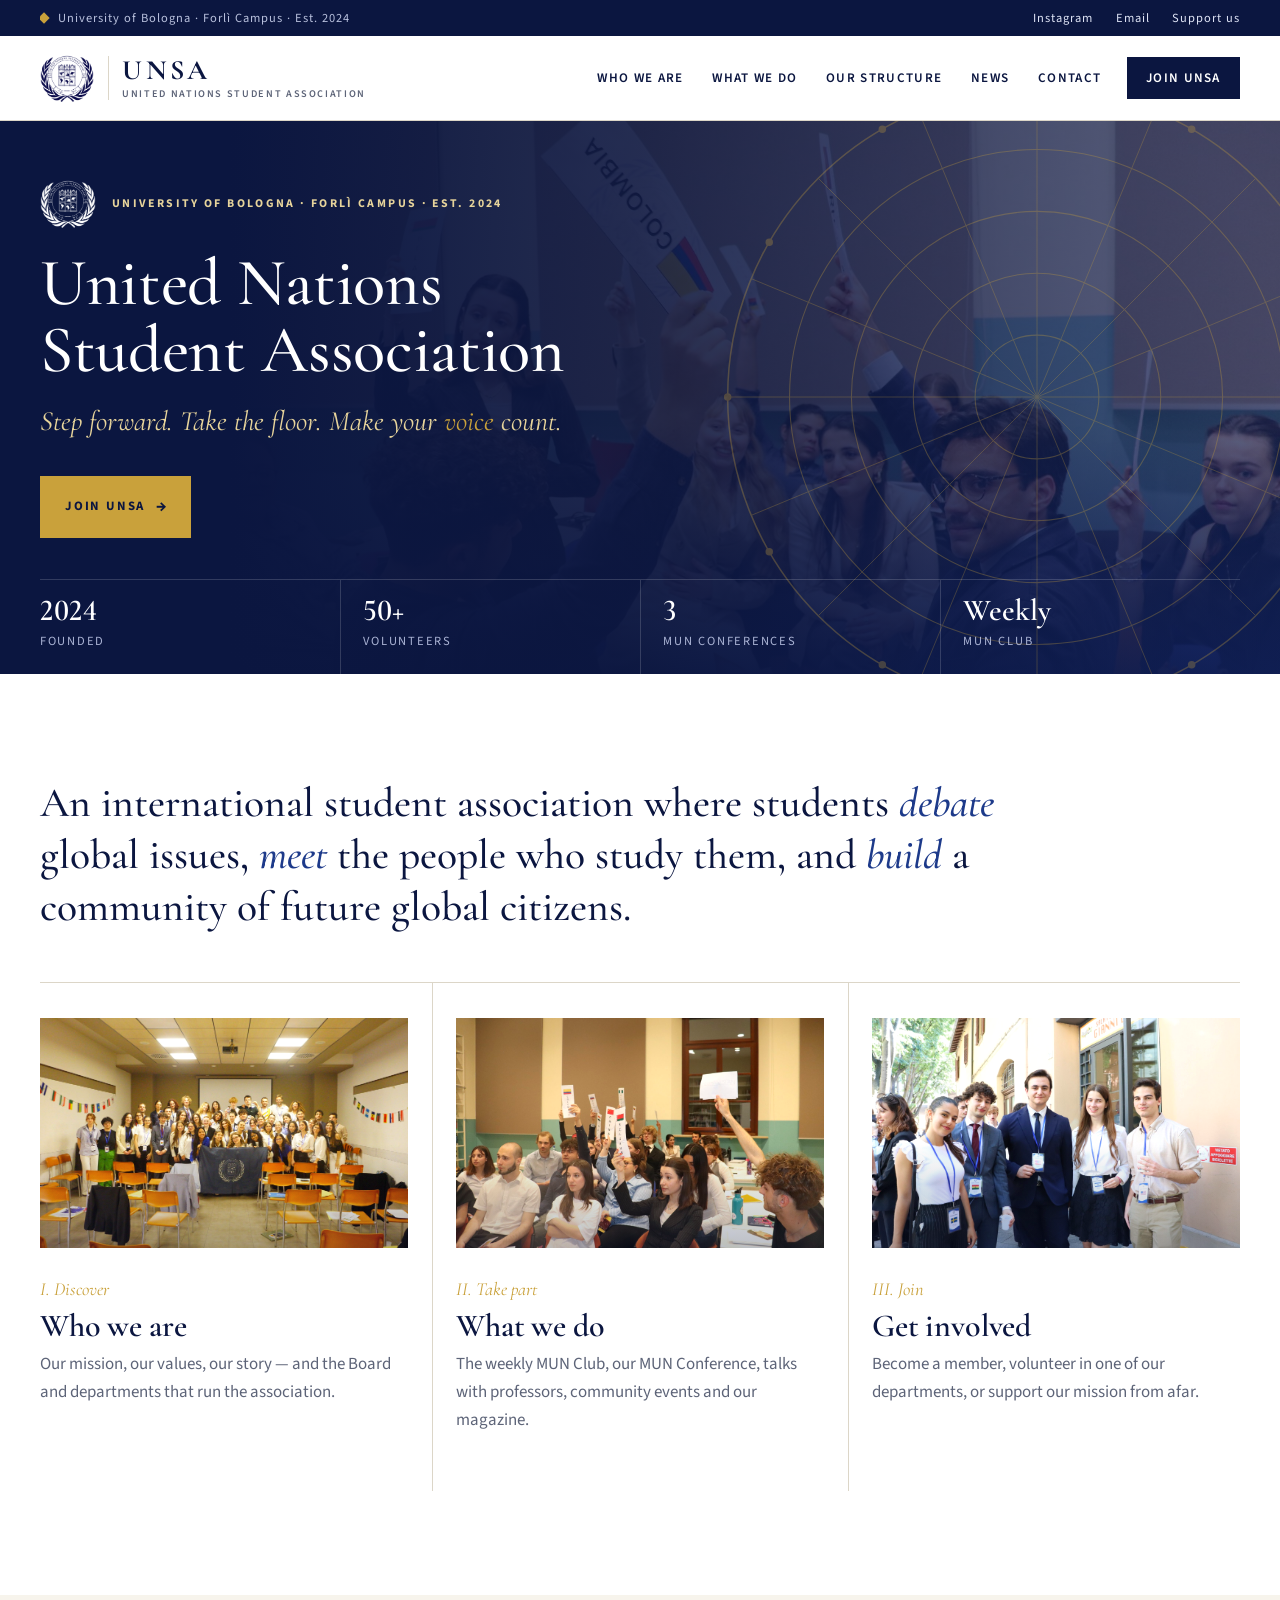
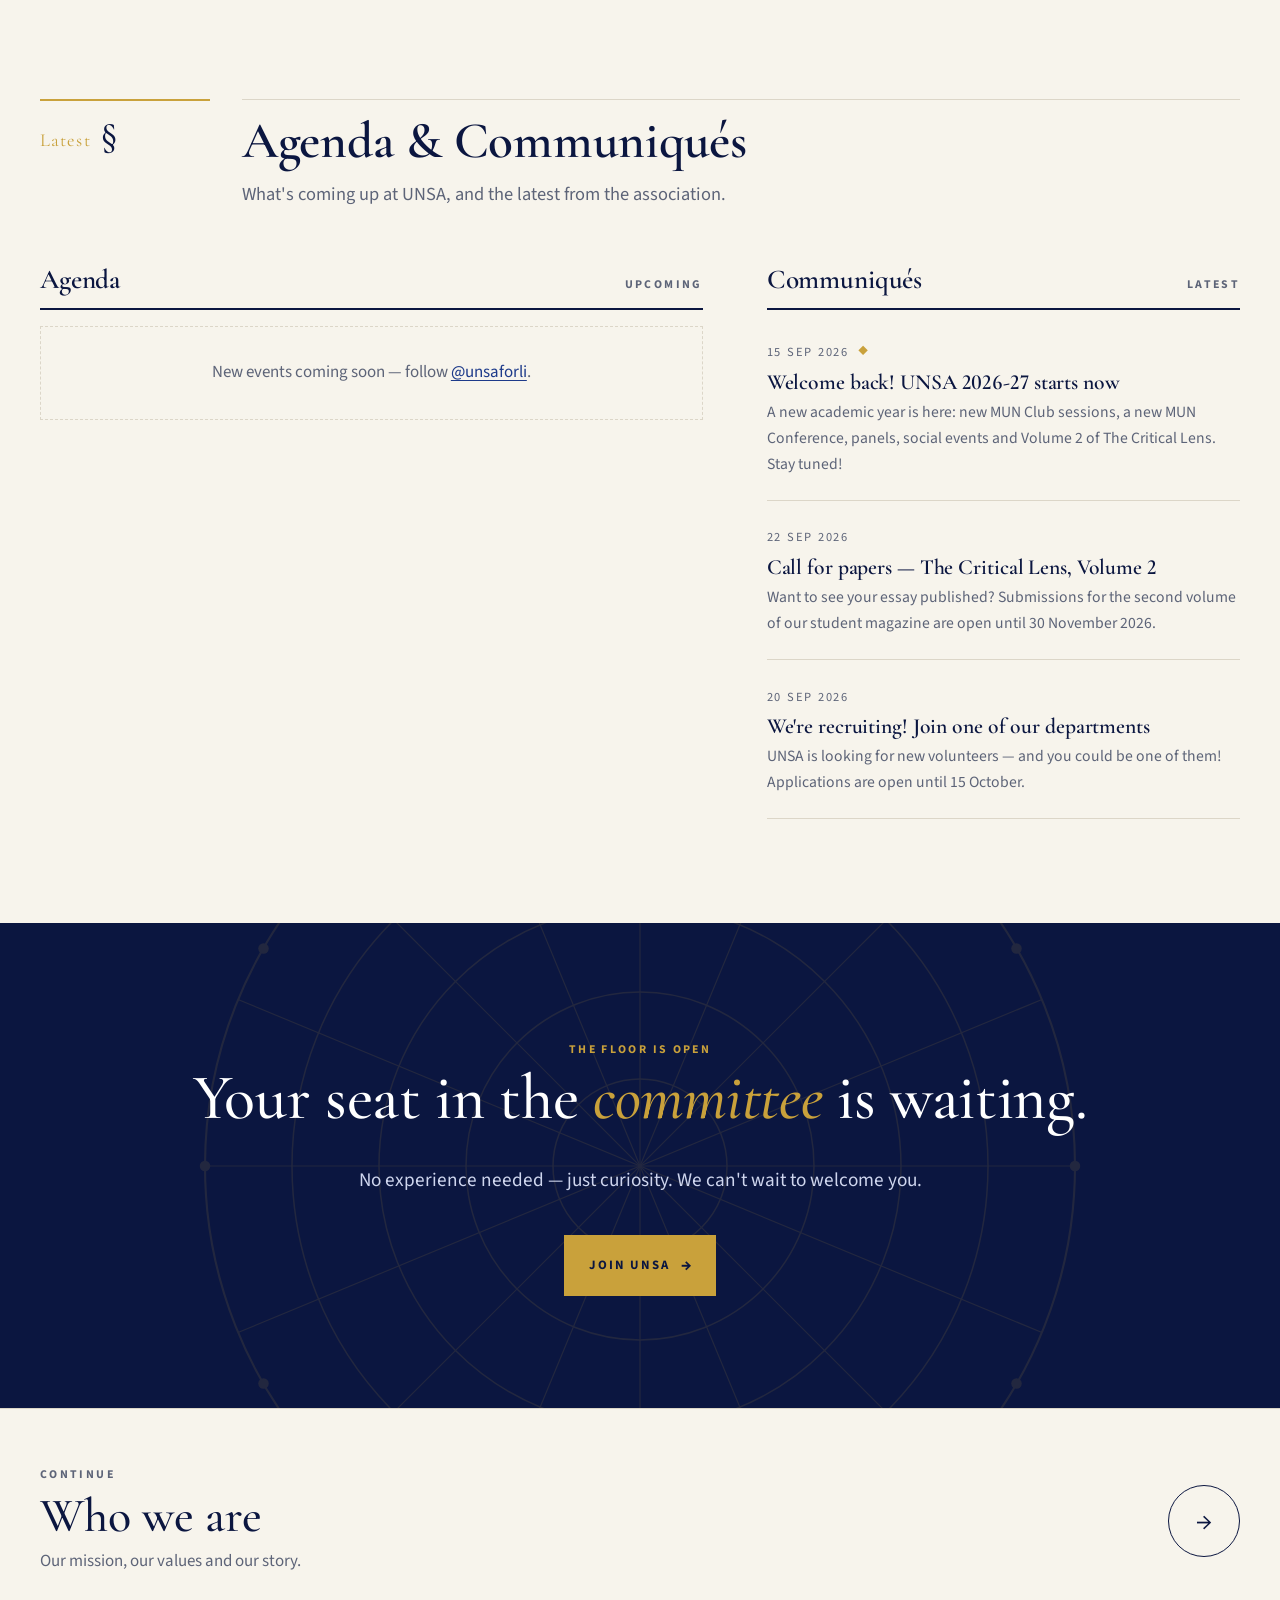
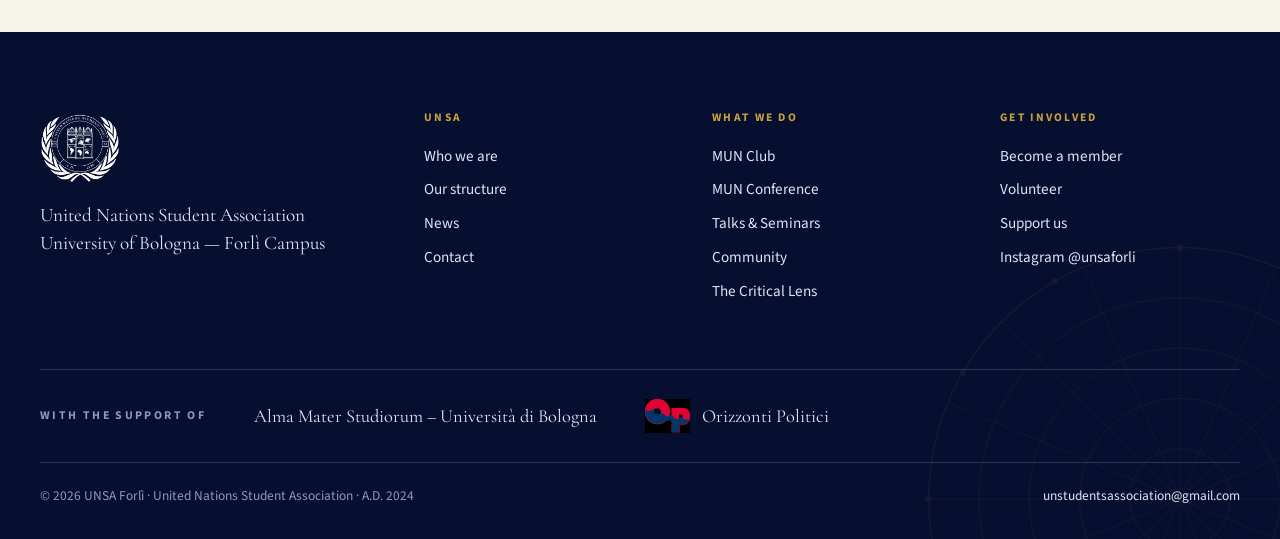
==== commit a27bd0d0: "Home pathway without extra links; stand-alone news pages from Home; one-line subtitles - Remove the " ====
--- a/index.html
+++ b/index.html
@@ -28,7 +28,7 @@
           <div class="hero__content">
             <div class="hero__kicker">
               <img src="assets/img/brand/unsa-emblem-white.png" alt="UNSA emblem">
-              <span class="label">University of Bologna<br>Forlì Campus · Est. 2024</span>
+              <span class="label">University of Bologna · Forlì Campus · Est. 2024</span>
             </div>
             <h1>United Nations<br>Student Association</h1>
             <p class="hero__tagline">Step forward. Take the floor. Make your <em>voice</em> count.</p>
@@ -59,21 +59,18 @@
             <span class="path__num">I. Discover</span>
             <h3>Who we are</h3>
             <p>Our mission, our values, our story — and the Board and departments that run the association.</p>
-            <span class="more">About UNSA</span>
           </a>
           <a class="path reveal d1" href="what-we-do.html">
             <div class="duo"><img src="assets/img/photos/mun-delegates-voting.jpg" alt="" loading="lazy"></div>
             <span class="path__num">II. Take part</span>
             <h3>What we do</h3>
             <p>The weekly MUN Club, our MUN Conference, talks with professors, community events and our magazine.</p>
-            <span class="more">Our activities</span>
           </a>
           <a class="path reveal d2" href="get-involved.html">
             <div class="duo"><img src="assets/img/photos/delegates-formal-outdoor.jpg" alt="" loading="lazy"></div>
             <span class="path__num">III. Join</span>
             <h3>Get involved</h3>
             <p>Become a member, volunteer in one of our departments, or support our mission from afar.</p>
-            <span class="more">Join UNSA</span>
           </a>
         </div>
       </div>
--- a/css/style.css
+++ b/css/style.css
@@ -19,7 +19,8 @@
   --line: #dcd6c8;
   --line-dark: rgba(255, 255, 255, .16);
 
-  --font: "Cormorant Garamond", Garamond, "Times New Roman", Georgia, serif;  /* the only typeface of the site */
+  --serif: "Cormorant Garamond", "Times New Roman", Georgia, serif;
+  --sans: "Source Sans 3", "Segoe UI", Arial, sans-serif;
 
   --container: 1200px;
   --header-h: 84px;
@@ -28,11 +29,11 @@
 
 *, *::before, *::after { box-sizing: border-box; }
 html { scroll-behavior: smooth; font-variant-numeric: lining-nums; }
-body { margin: 0; font-family: var(--font); font-size: 1.22rem; font-weight: 500; line-height: 1.6; color: var(--text); background: var(--white); -webkit-font-smoothing: antialiased; }
+body { margin: 0; font-family: var(--sans); font-size: 1.06rem; line-height: 1.65; color: var(--text); background: var(--white); -webkit-font-smoothing: antialiased; }
 img { max-width: 100%; display: block; }
 a { color: var(--blue-2); text-underline-offset: 3px; }
 a:hover { color: var(--ink); }
-h1, h2, h3, h4 { font-family: var(--font); font-weight: 600; color: var(--ink); line-height: 1.08; margin: 0 0 .5em; letter-spacing: -.005em; }
+h1, h2, h3, h4 { font-family: var(--serif); font-weight: 600; color: var(--ink); line-height: 1.08; margin: 0 0 .5em; letter-spacing: -.005em; }
 h1 { font-size: clamp(2.6rem, 6vw, 4.8rem); }
 h2 { font-size: clamp(2.1rem, 4vw, 3.2rem); }
 h3 { font-size: 1.6rem; }
@@ -47,10 +48,10 @@
 .narrow { max-width: 780px; }
 
 /* small caps label used everywhere */
-.label { font-family: var(--font); font-size: 0.84rem; font-weight: 700; letter-spacing: .2em; text-transform: uppercase; color: var(--gold); }
+.label { font-family: var(--sans); font-size: .74rem; font-weight: 700; letter-spacing: .2em; text-transform: uppercase; color: var(--gold); }
 
 /* ---------- Utility bar + header ---------- */
-.utility-bar { background: var(--ink); color: #b9c1dd; font-size: 0.89rem; letter-spacing: .08em; }
+.utility-bar { background: var(--ink); color: #b9c1dd; font-size: .78rem; letter-spacing: .08em; }
 .utility-bar .container { display: flex; justify-content: space-between; align-items: center; height: 36px; gap: 1rem; }
 .utility-bar a { color: #dfe4f5; text-decoration: none; margin-left: 1.4rem; }
 .utility-bar a:hover { color: var(--gold-soft); }
@@ -64,13 +65,13 @@
 .brand { display: flex; align-items: center; gap: .85rem; text-decoration: none; color: var(--ink); }
 .brand img { width: 54px; height: auto; }
 .brand__text { display: flex; flex-direction: column; line-height: 1; padding-left: .85rem; border-left: 1px solid var(--line); }
-.brand__text strong { font-family: var(--font); font-size: 1.75rem; font-weight: 700; letter-spacing: .12em; }
-.brand__text span { font-size: 0.82rem; font-weight: 600; letter-spacing: .16em; text-transform: uppercase; color: var(--muted); margin-top: .3rem; white-space: nowrap; }
+.brand__text strong { font-family: var(--serif); font-size: 1.75rem; font-weight: 700; letter-spacing: .12em; }
+.brand__text span { font-size: .64rem; font-weight: 600; letter-spacing: .16em; text-transform: uppercase; color: var(--muted); margin-top: .3rem; }
 
 .main-nav > ul { list-style: none; margin: 0; padding: 0; display: flex; align-items: center; gap: .2rem; }
 .main-nav a {
-  font-family: var(--font); font-size: 0.93rem; font-weight: 600; letter-spacing: .1em; text-transform: uppercase;
-  color: var(--ink); text-decoration: none; padding: .7rem .8rem; position: relative; white-space: nowrap;
+  font-family: var(--sans); font-size: .82rem; font-weight: 600; letter-spacing: .1em; text-transform: uppercase;
+  color: var(--ink); text-decoration: none; padding: .7rem .8rem; position: relative;
 }
 .main-nav > ul > li > a::after {
   content: ""; position: absolute; left: .8rem; right: .8rem; bottom: .35rem; height: 2px; background: var(--gold);
@@ -83,12 +84,12 @@
 .nav-toggle { display: none; background: none; border: 0; cursor: pointer; padding: .5rem; }
 .nav-toggle span { display: block; width: 26px; height: 2px; background: var(--ink); margin: 6px 0; transition: .25s; }
 
-@media (max-width: 1200px) {
+@media (max-width: 1080px) {
   .nav-toggle { display: block; }
   .main-nav { position: fixed; inset: calc(var(--header-h)) 0 auto 0; background: var(--white); border-bottom: 3px solid var(--gold); max-height: calc(100vh - var(--header-h)); overflow-y: auto; display: none; }
   .main-nav.open { display: block; }
   .main-nav > ul { flex-direction: column; align-items: stretch; padding: .8rem 1.25rem 1.6rem; gap: 0; }
-  .main-nav a { display: block; width: 100%; text-align: left; padding: .95rem .2rem; border-bottom: 1px solid var(--line); font-size: 1.13rem; }
+  .main-nav a { display: block; width: 100%; text-align: left; padding: .95rem .2rem; border-bottom: 1px solid var(--line); font-size: .9rem; }
   .main-nav > ul > li > a::after { display: none; }
   .main-nav .nav-cta { margin: 1rem 0 0; text-align: center; border: 0; }
   .nav-open .nav-toggle span:nth-child(1) { transform: translateY(8px) rotate(45deg); }
@@ -98,9 +99,9 @@
 @media (max-width: 480px) { .brand__text span { display: none; } }
 
 /* ---------- Buttons & links ---------- */
-.btn { display: inline-flex; align-items: center; gap: .7rem; font-family: var(--font); font-weight: 700; font-size: 0.91rem; letter-spacing: .14em; text-transform: uppercase;
+.btn { display: inline-flex; align-items: center; gap: .7rem; font-family: var(--sans); font-weight: 700; font-size: .8rem; letter-spacing: .14em; text-transform: uppercase;
   padding: 1rem 1.5rem; text-decoration: none; border: 1.5px solid transparent; cursor: pointer; transition: background .25s, color .25s, border-color .25s; }
-.btn::after { content: "→"; font-size: 1.16rem; letter-spacing: 0; transition: transform .25s var(--ease); }
+.btn::after { content: "→"; font-size: 1.05rem; letter-spacing: 0; transition: transform .25s var(--ease); }
 .btn:hover::after { transform: translateX(4px); }
 .btn--gold { background: var(--gold); color: var(--ink); }
 .btn--gold:hover { background: var(--gold-soft); color: var(--ink); }
@@ -112,10 +113,13 @@
 .btn--ghost:hover { background: var(--white); color: var(--ink); }
 .btn--nodeco::after { display: none; }
 .btn-row { display: flex; flex-wrap: wrap; gap: .8rem; }
-.more { font-weight: 700; font-size: 0.91rem; letter-spacing: .14em; text-transform: uppercase; text-decoration: none; color: var(--ink); display: inline-flex; gap: .5rem; align-items: center; border-bottom: 1.5px solid var(--gold); padding-bottom: .2rem; }
+.more { font-weight: 700; font-size: .8rem; letter-spacing: .14em; text-transform: uppercase; text-decoration: none; color: var(--ink); display: inline-flex; gap: .5rem; align-items: center; border-bottom: 1.5px solid var(--gold); padding-bottom: .2rem; }
 .more::after { content: "→"; transition: transform .25s var(--ease); }
 .more:hover::after { transform: translateX(4px); }
 .on-dark .more, .more.light { color: var(--white); }
+.back { font-weight: 700; font-size: .8rem; letter-spacing: .14em; text-transform: uppercase; text-decoration: none; color: var(--ink); display: inline-flex; gap: .5rem; align-items: center; border-bottom: 1.5px solid var(--gold); padding-bottom: .2rem; }
+.back::before { content: "\2190"; transition: transform .25s var(--ease); }
+.back:hover::before { transform: translateX(-4px); }
 
 /* ---------- Photos: full colour, lively; hover = zoom + gold frame ---------- */
 .duo { position: relative; overflow: hidden; background: var(--ink); isolation: isolate; }
@@ -141,16 +145,16 @@
 .hero__content { padding: 3.6rem 0 2.6rem; max-width: 760px; }
 .hero__kicker { display: flex; align-items: center; gap: 1rem; margin-bottom: 1.4rem; }
 .hero__kicker img { width: 56px; }
-.hero__kicker .label { color: var(--gold-soft); line-height: 1.7; }
+.hero__kicker .label { color: var(--gold-soft); }
 .hero h1 { color: var(--white); font-weight: 500; font-size: clamp(2.4rem, 5.2vw, 4.3rem); line-height: 1; margin-bottom: .9rem; }
 .hero h1 em { font-style: italic; color: var(--gold); font-weight: 500; }
-.hero__tagline { font-family: var(--font); font-style: italic; font-size: clamp(1.3rem, 2.4vw, 1.75rem); color: var(--gold-soft); margin-bottom: 2rem; }
+.hero__tagline { font-family: var(--serif); font-style: italic; font-size: clamp(1.3rem, 2.4vw, 1.75rem); color: var(--gold-soft); margin-bottom: 2rem; }
 .hero__tagline em { color: var(--gold); }
 .hero__facts { border-top: 1px solid var(--line-dark); display: grid; grid-template-columns: repeat(4, 1fr); }
 .hero__facts div { padding: 1rem 1.2rem 1.2rem 0; }
 .hero__facts div + div { padding-left: 1.4rem; border-left: 1px solid var(--line-dark); }
-.hero__facts strong { display: block; font-family: var(--font); font-size: 1.9rem; font-weight: 600; color: var(--white); line-height: 1; }
-.hero__facts span { font-size: 0.89rem; letter-spacing: .14em; text-transform: uppercase; color: #aab3d4; }
+.hero__facts strong { display: block; font-family: var(--serif); font-size: 1.9rem; font-weight: 600; color: var(--white); line-height: 1; }
+.hero__facts span { font-size: .78rem; letter-spacing: .14em; text-transform: uppercase; color: #aab3d4; }
 @media (max-width: 760px) {
   .hero__facts { grid-template-columns: repeat(2, 1fr); }
   .hero__facts div:nth-child(3) { padding-left: 0; border-left: 0; }
@@ -166,7 +170,7 @@
 .page-hero h1 { color: var(--white); font-weight: 500; max-width: 900px; margin-bottom: .8rem; }
 .page-hero h1 em { color: var(--gold); }
 .page-hero p { font-size: 1.2rem; color: #cfd6ee; max-width: 640px; margin: 0; }
-.crumbs { display: flex; flex-wrap: wrap; gap: .5rem; font-size: 0.84rem; letter-spacing: .18em; text-transform: uppercase; margin-bottom: 1.8rem; color: #aab3d4; }
+.crumbs { display: flex; flex-wrap: wrap; gap: .5rem; font-size: .74rem; letter-spacing: .18em; text-transform: uppercase; margin-bottom: 1.8rem; color: #aab3d4; }
 .crumbs a { color: var(--gold-soft); text-decoration: none; }
 .crumbs > * + *::before { content: "/"; margin-right: .5rem; color: #6f7aa6; }
 
@@ -179,9 +183,9 @@
 .section--ink .meridians { width: 620px; left: -220px; bottom: -260px; opacity: .14; z-index: -1; }
 
 /* numbered "article" heading */
-.art { display: grid; grid-template-columns: 170px 1fr; gap: 2rem; margin-bottom: 3.5rem; align-items: start; }
-.art__num { font-family: var(--font); font-size: 1.16rem; color: var(--gold); border-top: 2px solid var(--gold); padding-top: .9rem; letter-spacing: .06em; }
-.art__num b { display: block; font-size: 3.4rem; font-weight: 500; line-height: 1; color: var(--ink); letter-spacing: 0; margin-top: .25rem; }
+.art { display: grid; grid-template-columns: minmax(170px, max-content) 1fr; gap: 2rem; margin-bottom: 3.5rem; align-items: start; }
+.art__num { display: flex; align-items: baseline; gap: .6rem; white-space: nowrap; font-family: var(--serif); font-size: 1.15rem; color: var(--gold); border-top: 2px solid var(--gold); padding-top: .9rem; letter-spacing: .06em; }
+.art__num b { font-size: 2.4rem; font-weight: 500; line-height: 1; color: var(--ink); letter-spacing: 0; }
 .section--ink .art__num b { color: var(--white); }
 .art__head { border-top: 1px solid var(--line); padding-top: .9rem; }
 .section--ink .art__head { border-top-color: var(--line-dark); }
@@ -190,8 +194,7 @@
 .section--ink .art__head p { color: #b9c1dd; }
 @media (max-width: 760px) {
   .art { grid-template-columns: 1fr; gap: 1rem; margin-bottom: 2.5rem; }
-  .art__num { display: flex; align-items: baseline; gap: .8rem; }
-  .art__num b { font-size: 2.2rem; margin: 0; }
+  .art__num b { font-size: 2.1rem; }
   .art__head { border-top: 0; padding-top: 0; }
 }
 
@@ -214,9 +217,9 @@
 .muted { color: var(--muted); }
 
 /* ---------- Home: intro statement ---------- */
-.statement { font-family: var(--font); font-size: clamp(1.7rem, 3.3vw, 2.6rem); line-height: 1.25; color: var(--ink); font-weight: 500; max-width: 980px; }
+.statement { font-family: var(--serif); font-size: clamp(1.7rem, 3.3vw, 2.6rem); line-height: 1.25; color: var(--ink); font-weight: 500; max-width: 980px; }
 .statement em { color: var(--blue-2); }
-.statement-sign { display: flex; align-items: center; gap: 1rem; margin-top: 2rem; color: var(--muted); font-size: 1.19rem; }
+.statement-sign { display: flex; align-items: center; gap: 1rem; margin-top: 2rem; color: var(--muted); font-size: .95rem; }
 .statement-sign::before { content: ""; width: 48px; height: 1px; background: var(--gold); }
 
 /* ---------- Pathway (home) ---------- */
@@ -226,7 +229,7 @@
 .path:hover { color: inherit; }
 .path:hover h3 { color: var(--blue-2); }
 .path .duo { aspect-ratio: 16/10; margin-bottom: 1.6rem; }
-.path__num { font-family: var(--font); font-style: italic; color: var(--gold); font-size: 1.15rem; margin-bottom: .3rem; }
+.path__num { font-family: var(--serif); font-style: italic; color: var(--gold); font-size: 1.15rem; margin-bottom: .3rem; }
 .path h3 { font-size: 2rem; margin-bottom: .5rem; transition: color .2s; }
 .path p { color: var(--muted); flex: 1; }
 .path .more { align-self: flex-start; }
@@ -245,21 +248,21 @@
 .agenda-item { display: grid; grid-template-columns: 92px 1fr 118px; gap: 1.5rem; align-items: center; padding: 1.4rem 0; border-bottom: 1px solid var(--line); text-decoration: none; color: inherit; transition: background .3s, padding .3s; }
 .agenda-item:hover { background: var(--ivory); padding-left: .8rem; padding-right: .8rem; color: inherit; }
 .a-date { text-align: center; border-right: 1px solid var(--line); padding-right: 1.2rem; }
-.a-date .d { display: block; font-family: var(--font); font-size: 3rem; font-weight: 600; line-height: .9; color: var(--ink); }
-.a-date .m { display: block; font-size: 0.82rem; letter-spacing: .2em; text-transform: uppercase; color: var(--gold); font-weight: 700; margin-top: .35rem; }
-.a-date .y { display: block; font-size: 0.82rem; color: var(--muted); }
+.a-date .d { display: block; font-family: var(--serif); font-size: 3rem; font-weight: 600; line-height: .9; color: var(--ink); }
+.a-date .m { display: block; font-size: .72rem; letter-spacing: .2em; text-transform: uppercase; color: var(--gold); font-weight: 700; margin-top: .35rem; }
+.a-date .y { display: block; font-size: .72rem; color: var(--muted); }
 .agenda-item h4 { font-size: 1.45rem; margin: .15rem 0 .35rem; }
 .agenda-item .duo { width: 118px; height: 92px; }
-.cat { font-size: 0.82rem; font-weight: 700; letter-spacing: .18em; text-transform: uppercase; color: var(--blue-2); }
+.cat { font-size: .7rem; font-weight: 700; letter-spacing: .18em; text-transform: uppercase; color: var(--blue-2); }
 .cat.up { color: var(--gold); }
-.facts-inline { font-size: 1.13rem; color: var(--muted); display: flex; flex-wrap: wrap; gap: .2rem 1.1rem; }
+.facts-inline { font-size: .9rem; color: var(--muted); display: flex; flex-wrap: wrap; gap: .2rem 1.1rem; }
 @media (max-width: 560px) { .agenda-item { grid-template-columns: 70px 1fr; gap: 1rem; } .agenda-item .duo { display: none; } .a-date .d { font-size: 2.3rem; } }
 
 .communique { display: block; padding: 1.4rem 0; border-bottom: 1px solid var(--line); text-decoration: none; color: inherit; }
 .communique:hover h4 { color: var(--blue-2); }
-.communique time { font-size: 0.89rem; letter-spacing: .14em; text-transform: uppercase; color: var(--muted); }
+.communique time { font-size: .78rem; letter-spacing: .14em; text-transform: uppercase; color: var(--muted); }
 .communique h4 { font-size: 1.35rem; margin: .3rem 0 .35rem; transition: color .2s; }
-.communique p { color: var(--muted); font-size: 1.12rem; margin: 0; }
+.communique p { color: var(--muted); font-size: .98rem; margin: 0; }
 .communique .pin { color: var(--gold); font-weight: 700; margin-left: .6rem; }
 .empty { border: 1px dashed var(--line); padding: 2rem; text-align: center; color: var(--muted); margin-top: 1rem; }
 
@@ -278,16 +281,16 @@
 .resolution__head img { width: 70px; margin: 0 auto 1rem; }
 .resolution__head .label { color: var(--muted); display: block; }
 .resolution__head h3 { font-size: 1.9rem; margin: .4rem 0 0; }
-.resolution p { font-family: var(--font); font-size: 1.32rem; line-height: 1.55; color: var(--text); margin-bottom: 1rem; }
+.resolution p { font-family: var(--serif); font-size: 1.32rem; line-height: 1.55; color: var(--text); margin-bottom: 1rem; }
 .resolution p em { font-weight: 600; color: var(--ink); }
-.resolution ol { font-family: var(--font); font-size: 1.32rem; line-height: 1.55; padding-left: 1.6rem; margin: 1.6rem 0 0; }
+.resolution ol { font-family: var(--serif); font-size: 1.32rem; line-height: 1.55; padding-left: 1.6rem; margin: 1.6rem 0 0; }
 .resolution ol li { margin-bottom: .8rem; padding-left: .4rem; }
 .resolution ol li::marker { color: var(--gold); font-weight: 700; }
 .resolution ol em { text-decoration: underline; text-decoration-color: var(--gold); text-underline-offset: 4px; font-weight: 600; font-style: normal; }
 
 /* ---------- Values ---------- */
 .value { border-top: 1px solid var(--line); padding-top: 1.4rem; }
-.value .v-num { font-family: var(--font); font-style: italic; color: var(--gold); font-size: 1.1rem; }
+.value .v-num { font-family: var(--serif); font-style: italic; color: var(--gold); font-size: 1.1rem; }
 .value h4 { font-size: 1.5rem; margin: .2rem 0 .5rem; }
 .value p { color: var(--muted); margin: 0; }
 
@@ -295,21 +298,21 @@
 .timeline { list-style: none; margin: 0; padding: 0; display: grid; grid-template-columns: repeat(4, 1fr); gap: 0; border-top: 1px solid var(--line-dark); }
 .timeline li { padding: 1.8rem 1.4rem 1.8rem 0; position: relative; }
 .timeline li::before { content: ""; position: absolute; top: -6px; left: 0; width: 11px; height: 11px; background: var(--gold); transform: rotate(45deg); }
-.timeline .when { font-family: var(--font); font-size: 1.9rem; color: var(--white); line-height: 1; display: block; margin: .6rem 0 .6rem; }
-.timeline h4 { font-family: var(--font); font-size: 1.12rem; font-weight: 700; color: var(--gold-soft); margin-bottom: .35rem; letter-spacing: .02em; }
-.timeline p { font-size: 1.2rem; color: #b9c1dd; margin: 0; }
+.timeline .when { font-family: var(--serif); font-size: 1.9rem; color: var(--white); line-height: 1; display: block; margin: .6rem 0 .6rem; }
+.timeline h4 { font-family: var(--sans); font-size: .98rem; font-weight: 700; color: var(--gold-soft); margin-bottom: .35rem; letter-spacing: .02em; }
+.timeline p { font-size: .96rem; color: #b9c1dd; margin: 0; }
 @media (max-width: 980px) { .timeline { grid-template-columns: repeat(2, 1fr); } }
 @media (max-width: 560px) { .timeline { grid-template-columns: 1fr; } }
 
 /* ---------- People ---------- */
 .person { display: flex; align-items: center; gap: 1rem; }
-.monogram { width: 60px; height: 60px; flex-shrink: 0; display: grid; place-items: center; font-family: var(--font); font-size: 1.3rem; font-weight: 600; color: var(--ink); background: var(--ivory); border: 1px solid var(--gold); border-radius: 50%; position: relative; }
+.monogram { width: 60px; height: 60px; flex-shrink: 0; display: grid; place-items: center; font-family: var(--serif); font-size: 1.3rem; font-weight: 600; color: var(--ink); background: var(--ivory); border: 1px solid var(--gold); border-radius: 50%; position: relative; }
 .monogram::after { content: ""; position: absolute; inset: 4px; border: 1px solid var(--stone); border-radius: 50%; }
 .section--ink .monogram { background: rgba(255,255,255,.05); color: var(--white); }
 .section--ink .monogram::after { border-color: rgba(255,255,255,.1); }
-.person strong { display: block; font-family: var(--font); font-size: 1.3rem; font-weight: 600; color: var(--ink); line-height: 1.15; }
+.person strong { display: block; font-family: var(--serif); font-size: 1.3rem; font-weight: 600; color: var(--ink); line-height: 1.15; }
 .section--ink .person strong { color: var(--white); }
-.person span { font-size: 0.89rem; letter-spacing: .12em; text-transform: uppercase; color: var(--muted); }
+.person span { font-size: .78rem; letter-spacing: .12em; text-transform: uppercase; color: var(--muted); }
 .section--ink .person span { color: #aab3d4; }
 .person.tba strong { color: var(--muted); font-style: italic; font-weight: 500; }
 .section--ink .person.tba strong { color: #8d97bf; }
@@ -320,26 +323,26 @@
 .org__board::before { content: ""; position: absolute; inset: 5px; border: 1px solid var(--line); pointer-events: none; }
 .org__board .label { color: var(--gold); }
 .org__board h3 { font-size: 2rem; margin: .2rem 0 .2rem; }
-.org__board p { margin: 0; color: var(--muted); font-size: 1.19rem; }
+.org__board p { margin: 0; color: var(--muted); font-size: .95rem; }
 .org__line { width: 1px; height: 46px; background: var(--gold); margin: 0 auto; }
 .org__depts { display: grid; grid-template-columns: repeat(6, 1fr); position: relative; padding-top: 46px; }
 .org__depts::before { content: ""; position: absolute; top: 0; left: calc(100% / 12); right: calc(100% / 12); height: 1px; background: var(--gold); }
 .org__dept { position: relative; text-align: center; text-decoration: none; color: var(--ink); padding: 0 .5rem; }
 .org__dept::before { content: ""; position: absolute; top: -46px; left: 50%; width: 1px; height: 46px; background: var(--gold); }
-.org__dept .circle { width: 88px; height: 88px; margin: 0 auto .9rem; border-radius: 50%; border: 1px solid var(--ink); display: grid; place-items: center; font-family: var(--font); font-size: 2rem; background: var(--white); transition: background .3s, color .3s; position: relative; }
+.org__dept .circle { width: 88px; height: 88px; margin: 0 auto .9rem; border-radius: 50%; border: 1px solid var(--ink); display: grid; place-items: center; font-family: var(--serif); font-size: 2rem; background: var(--white); transition: background .3s, color .3s; position: relative; }
 .org__dept .circle::after { content: ""; position: absolute; inset: 5px; border-radius: 50%; border: 1px solid var(--line); }
 .org__dept:hover .circle { background: var(--ink); color: var(--gold); }
-.org__dept strong { display: block; font-family: var(--font); font-size: 1.2rem; line-height: 1.15; }
-.org__dept small { font-size: 0.82rem; letter-spacing: .14em; text-transform: uppercase; color: var(--muted); }
+.org__dept strong { display: block; font-family: var(--serif); font-size: 1.2rem; line-height: 1.15; }
+.org__dept small { font-size: .72rem; letter-spacing: .14em; text-transform: uppercase; color: var(--muted); }
 @media (max-width: 980px) {
   .org__depts { grid-template-columns: repeat(3, 1fr); row-gap: 2rem; padding-top: 2rem; }
   .org__depts::before, .org__dept::before { display: none; }
 }
 @media (max-width: 520px) { .org__depts { grid-template-columns: repeat(2, 1fr); } }
 
-.dept { display: grid; grid-template-columns: 120px 1fr 1fr; gap: 3rem; padding: 4rem 0; border-top: 1px solid var(--line); scroll-margin-top: calc(var(--header-h) + 1rem); }
-.dept__num { font-family: var(--font); font-size: 5rem; font-weight: 500; line-height: .8; color: var(--gold); }
-.dept__num small { display: block; font-family: var(--font); font-size: 0.82rem; letter-spacing: .2em; text-transform: uppercase; color: var(--muted); margin-top: 1rem; }
+.dept { display: grid; grid-template-columns: 200px 1fr 1fr; gap: 3rem; padding: 4rem 0; border-top: 1px solid var(--line); scroll-margin-top: calc(var(--header-h) + 1rem); }
+.dept__num { display: flex; align-items: baseline; gap: .7rem; white-space: nowrap; font-family: var(--serif); font-size: 3.4rem; font-weight: 500; line-height: 1; color: var(--gold); }
+.dept__num small { font-family: var(--sans); font-size: .72rem; font-weight: 700; letter-spacing: .2em; text-transform: uppercase; color: var(--muted); }
 .dept h3 { font-size: 2.2rem; }
 .dept .lead { font-size: 1.12rem; color: var(--muted); }
 .dept .duo { aspect-ratio: 16/10; margin-top: 1.6rem; }
@@ -349,10 +352,10 @@
 .team-box { margin-bottom: 2rem; }
 .team-box .label { display: block; color: var(--muted); margin-bottom: 1rem; }
 .team-box .people { display: grid; grid-template-columns: repeat(2, 1fr); gap: 1rem 1.4rem; }
-.team-box .monogram { width: 46px; height: 46px; font-size: 1.1rem; }
+.team-box .monogram { width: 46px; height: 46px; font-size: 1rem; }
 .team-box .person strong { font-size: 1.1rem; }
-.team-box .person span { font-size: 0.82rem; }
-@media (max-width: 980px) { .dept { grid-template-columns: 1fr; gap: 1.5rem; } .dept__num { font-size: 3.5rem; } .dept__num small { display: inline; margin-left: .8rem; } }
+.team-box .person span { font-size: .7rem; }
+@media (max-width: 980px) { .dept { grid-template-columns: 1fr; gap: 1.5rem; } .dept__num { font-size: 2.8rem; } }
 @media (max-width: 520px) { .team-box .people { grid-template-columns: 1fr; } }
 
 /* ---------- Programmes (what we do) ---------- */
@@ -365,15 +368,15 @@
 .subcards { display: grid; grid-template-columns: 1fr 1fr; gap: 1rem; margin: 1.8rem 0 0; }
 .subcard { border: 1px solid var(--line); padding: 1.3rem 1.3rem 1.2rem; text-decoration: none; color: inherit; transition: border-color .3s, background .3s; display: flex; flex-direction: column; }
 .subcard:hover { border-color: var(--gold); background: var(--ivory); color: inherit; }
-.subcard strong { font-family: var(--font); font-size: 1.4rem; color: var(--ink); }
-.subcard span { font-size: 1.19rem; color: var(--muted); flex: 1; margin: .2rem 0 .8rem; }
-.subcard em { font-style: normal; font-size: 0.85rem; font-weight: 700; letter-spacing: .14em; text-transform: uppercase; color: var(--blue-2); }
+.subcard strong { font-family: var(--serif); font-size: 1.4rem; color: var(--ink); }
+.subcard span { font-size: .95rem; color: var(--muted); flex: 1; margin: .2rem 0 .8rem; }
+.subcard em { font-style: normal; font-size: .75rem; font-weight: 700; letter-spacing: .14em; text-transform: uppercase; color: var(--blue-2); }
 .subcard em::after { content: " →"; }
 @media (max-width: 900px) { .programme { grid-template-columns: 1fr; gap: 2rem; padding: 3.5rem 0; } .programme--flip .programme__media { order: 0; } }
 @media (max-width: 520px) { .subcards { grid-template-columns: 1fr; } }
 
 .chips { display: flex; flex-wrap: wrap; gap: .5rem; margin: 1.2rem 0 1.6rem; padding: 0; list-style: none; }
-.chips li { font-size: 1.1rem; border: 1px solid var(--line); padding: .35rem .8rem; background: var(--white); }
+.chips li { font-size: .88rem; border: 1px solid var(--line); padding: .35rem .8rem; background: var(--white); }
 
 /* ---------- Key facts box ---------- */
 .factbox { border: 1px solid var(--ink); background: var(--white); position: relative; }
@@ -383,26 +386,26 @@
 .factbox dl { margin: 0; padding: .6rem 1.6rem 1rem; }
 .factbox dl div { display: grid; grid-template-columns: 110px 1fr; gap: 1rem; padding: .85rem 0; border-bottom: 1px solid var(--line); }
 .factbox dl div:last-child { border-bottom: 0; }
-.factbox dt { font-size: 0.82rem; font-weight: 700; letter-spacing: .16em; text-transform: uppercase; color: var(--muted); padding-top: .25rem; }
-.factbox dd { margin: 0; font-family: var(--font); font-size: 1.3rem; color: var(--ink); line-height: 1.3; }
+.factbox dt { font-size: .72rem; font-weight: 700; letter-spacing: .16em; text-transform: uppercase; color: var(--muted); padding-top: .25rem; }
+.factbox dd { margin: 0; font-family: var(--serif); font-size: 1.3rem; color: var(--ink); line-height: 1.3; }
 .factbox .btn-row { padding: 0 1.6rem 1.6rem; position: relative; }
 
 /* ---------- Editions (conference archive) ---------- */
-.edition { display: grid; grid-template-columns: 110px 250px 1fr; gap: 2.4rem; padding: 3rem 0; border-top: 1px solid var(--line); align-items: start; }
-.edition__year { font-family: var(--font); font-size: 2.6rem; line-height: .9; color: var(--ink); }
-.edition__year small { display: block; font-family: var(--font); font-size: 0.82rem; letter-spacing: .18em; text-transform: uppercase; color: var(--gold); margin-top: .5rem; }
+.edition { display: grid; grid-template-columns: 190px 250px 1fr; gap: 2.4rem; padding: 3rem 0; border-top: 1px solid var(--line); align-items: start; }
+.edition__year { display: flex; align-items: baseline; gap: .6rem; white-space: nowrap; font-family: var(--serif); font-size: 2.4rem; line-height: 1; color: var(--ink); }
+.edition__year small { font-family: var(--sans); font-size: .72rem; font-weight: 700; letter-spacing: .18em; text-transform: uppercase; color: var(--gold); }
 .edition__poster { border: 1px solid var(--line); padding: 6px; background: var(--white); }
 .edition h3 { font-size: 1.9rem; margin-bottom: .4rem; }
-.edition .topic { font-family: var(--font); font-style: italic; font-size: 1.35rem; line-height: 1.35; color: var(--blue-2); margin-bottom: 1.2rem; }
-.edition dl { display: grid; grid-template-columns: 110px 1fr; gap: .5rem 1rem; margin: 0; font-size: 1.1rem; }
-.edition dt { font-size: 0.82rem; font-weight: 700; letter-spacing: .14em; text-transform: uppercase; color: var(--muted); padding-top: .2rem; }
+.edition .topic { font-family: var(--serif); font-style: italic; font-size: 1.35rem; line-height: 1.35; color: var(--blue-2); margin-bottom: 1.2rem; }
+.edition dl { display: grid; grid-template-columns: 110px 1fr; gap: .5rem 1rem; margin: 0; font-size: 1rem; }
+.edition dt { font-size: .72rem; font-weight: 700; letter-spacing: .14em; text-transform: uppercase; color: var(--muted); padding-top: .2rem; }
 .edition dd { margin: 0; }
 @media (max-width: 900px) { .edition { grid-template-columns: 1fr; gap: 1.2rem; } .edition__poster { max-width: 280px; } }
 
 /* ---------- Accordion ---------- */
 .acc details { border-bottom: 1px solid var(--line); }
 .acc details:first-child { border-top: 1px solid var(--line); }
-.acc summary { cursor: pointer; list-style: none; padding: 1.3rem 0; font-family: var(--font); font-size: 1.4rem; font-weight: 600; color: var(--ink); display: flex; justify-content: space-between; gap: 1rem; align-items: center; }
+.acc summary { cursor: pointer; list-style: none; padding: 1.3rem 0; font-family: var(--serif); font-size: 1.4rem; font-weight: 600; color: var(--ink); display: flex; justify-content: space-between; gap: 1rem; align-items: center; }
 .acc summary::-webkit-details-marker { display: none; }
 .acc summary::after { content: ""; width: 12px; height: 12px; border-right: 1.5px solid var(--gold); border-bottom: 1.5px solid var(--gold); transform: rotate(45deg); transition: transform .3s; flex-shrink: 0; margin-top: -6px; }
 .acc details[open] summary::after { transform: rotate(-135deg); margin-top: 6px; }
@@ -415,7 +418,7 @@
 .steps { display: grid; grid-template-columns: repeat(3, 1fr); counter-reset: s; border-top: 1px solid var(--line); }
 .steps > div { padding: 1.8rem 1.8rem 0 0; }
 .steps > div + div { padding-left: 1.8rem; border-left: 1px solid var(--line); }
-.steps > div::before { counter-increment: s; content: "0" counter(s); display: block; font-family: var(--font); font-size: 2.6rem; color: var(--gold); line-height: 1; margin-bottom: .8rem; }
+.steps > div::before { counter-increment: s; content: "0" counter(s); display: block; font-family: var(--serif); font-size: 2.6rem; color: var(--gold); line-height: 1; margin-bottom: .8rem; }
 .steps h4 { font-size: 1.45rem; }
 .steps p { color: var(--muted); margin: 0; }
 @media (max-width: 760px) { .steps { grid-template-columns: 1fr; } .steps > div, .steps > div + div { padding: 1.6rem 0; border-left: 0; border-bottom: 1px solid var(--line); } }
@@ -427,7 +430,7 @@
 
 /* ---------- Events page ---------- */
 .filters { display: flex; flex-wrap: wrap; gap: 0; border: 1px solid var(--ink); width: fit-content; max-width: 100%; margin-bottom: 3.5rem; }
-.filter-btn { font-family: var(--font); font-size: 0.87rem; font-weight: 700; letter-spacing: .14em; text-transform: uppercase; padding: .85rem 1.2rem; border: 0; border-right: 1px solid var(--ink); background: var(--white); color: var(--ink); cursor: pointer; transition: background .2s, color .2s; }
+.filter-btn { font-family: var(--sans); font-size: .76rem; font-weight: 700; letter-spacing: .14em; text-transform: uppercase; padding: .85rem 1.2rem; border: 0; border-right: 1px solid var(--ink); background: var(--white); color: var(--ink); cursor: pointer; transition: background .2s, color .2s; }
 .filter-btn:last-child { border-right: 0; }
 .filter-btn.is-active, .filter-btn:hover { background: var(--ink); color: var(--white); }
 @media (max-width: 640px) { .filters { border: 0; gap: .4rem; } .filter-btn { border: 1px solid var(--ink) !important; } }
@@ -440,19 +443,19 @@
 .card__poster.photo img { object-fit: cover; }
 .card:hover .card__poster img { transform: scale(1.04); }
 .card h4 { font-size: 1.55rem; margin: .4rem 0 .5rem; transition: color .2s; }
-.card p { color: var(--muted); font-size: 1.12rem; }
+.card p { color: var(--muted); font-size: .98rem; }
 .card .facts-inline { margin-bottom: .8rem; }
 
 /* ---------- Event detail ---------- */
 .event-detail { display: grid; grid-template-columns: 400px 1fr; gap: 4.5rem; align-items: start; }
 .event-detail__poster { position: sticky; top: calc(var(--header-h) + 2rem); border: 1px solid var(--line); padding: 8px; background: var(--white); }
-.event-detail .lead { font-family: var(--font); font-size: 1.6rem; line-height: 1.35; color: var(--ink); }
+.event-detail .lead { font-family: var(--serif); font-size: 1.6rem; line-height: 1.35; color: var(--ink); }
 .event-detail .factbox { margin: 2rem 0; }
 .speakers { display: grid; grid-template-columns: repeat(auto-fill, minmax(230px, 1fr)); gap: 1.4rem 2rem; margin: 1.2rem 0 2rem; }
 .speaker { display: flex; gap: 1rem; align-items: center; }
 .speaker img { width: 76px; height: 76px; border-radius: 50%; object-fit: cover; border: 1px solid var(--gold); padding: 3px; background: var(--white); flex-shrink: 0; }
-.speaker strong { display: block; font-family: var(--font); font-size: 1.2rem; color: var(--ink); line-height: 1.15; }
-.speaker span { font-size: 0.98rem; color: var(--muted); line-height: 1.35; display: block; margin-top: .2rem; }
+.speaker strong { display: block; font-family: var(--serif); font-size: 1.2rem; color: var(--ink); line-height: 1.15; }
+.speaker span { font-size: .86rem; color: var(--muted); line-height: 1.35; display: block; margin-top: .2rem; }
 @media (max-width: 900px) { .event-detail { grid-template-columns: 1fr; gap: 2.5rem; } .event-detail__poster { position: static; max-width: 420px; } }
 
 /* ---------- Critical Lens ---------- */
@@ -460,18 +463,18 @@
 .lens-cover:hover { transform: rotate(0) scale(1.02); }
 .toc { counter-reset: t; border-top: 2px solid var(--ink); }
 .toc article { display: grid; grid-template-columns: 70px 1fr 220px; gap: 2rem; padding: 2rem 0; border-bottom: 1px solid var(--line); }
-.toc article::before { counter-increment: t; content: counter(t, upper-roman); font-family: var(--font); font-size: 2.2rem; color: var(--gold); line-height: 1; }
-.toc .kind { font-size: 0.82rem; font-weight: 700; letter-spacing: .2em; text-transform: uppercase; color: var(--un); }
+.toc article::before { counter-increment: t; content: counter(t, upper-roman); font-family: var(--serif); font-size: 2.2rem; color: var(--gold); line-height: 1; }
+.toc .kind { font-size: .7rem; font-weight: 700; letter-spacing: .2em; text-transform: uppercase; color: var(--un); }
 .toc h4 { font-size: 1.7rem; margin: .3rem 0 .2rem; }
-.toc .sub { font-family: var(--font); font-style: italic; font-size: 1.15rem; color: var(--muted); margin-bottom: .6rem; }
-.toc p { margin: 0; font-size: 1.1rem; }
-.toc .by { font-family: var(--font); font-size: 1.2rem; color: var(--ink); text-align: right; }
-.toc .by small { display: block; font-family: var(--font); font-size: 0.82rem; letter-spacing: .16em; text-transform: uppercase; color: var(--muted); }
+.toc .sub { font-family: var(--serif); font-style: italic; font-size: 1.15rem; color: var(--muted); margin-bottom: .6rem; }
+.toc p { margin: 0; font-size: 1rem; }
+.toc .by { font-family: var(--serif); font-size: 1.2rem; color: var(--ink); text-align: right; }
+.toc .by small { display: block; font-family: var(--sans); font-size: .7rem; letter-spacing: .16em; text-transform: uppercase; color: var(--muted); }
 @media (max-width: 860px) { .toc article { grid-template-columns: 50px 1fr; } .toc .by { grid-column: 2; text-align: left; } }
 .credits { display: grid; grid-template-columns: repeat(4, 1fr); gap: 2rem; }
 .credits div { border-top: 1px solid var(--line-dark); padding-top: 1rem; }
 .credits .label { display: block; margin-bottom: .6rem; }
-.credits p { font-family: var(--font); font-size: 1.25rem; color: var(--white); line-height: 1.5; margin: 0; }
+.credits p { font-family: var(--serif); font-size: 1.25rem; color: var(--white); line-height: 1.5; margin: 0; }
 @media (max-width: 860px) { .credits { grid-template-columns: 1fr 1fr; } }
 
 /* ---------- Join ---------- */
@@ -480,12 +483,12 @@
 .way:last-child { border-right: 0; }
 .way.featured { background: var(--ink); color: #d4daef; }
 .way.featured h3 { color: var(--white); }
-.way .w-num { font-family: var(--font); font-style: italic; font-size: 1.1rem; color: var(--gold); }
+.way .w-num { font-family: var(--serif); font-style: italic; font-size: 1.1rem; color: var(--gold); }
 .way h3 { font-size: 2rem; margin: .3rem 0 .6rem; }
-.way .q { font-family: var(--font); font-style: italic; font-size: 1.2rem; color: var(--muted); }
+.way .q { font-family: var(--serif); font-style: italic; font-size: 1.2rem; color: var(--muted); }
 .way.featured .q { color: #b9c1dd; }
 .way ul { list-style: none; padding: 0; margin: 0 0 2rem; flex: 1; }
-.way li { padding: .55rem 0 .55rem 1.5rem; border-bottom: 1px solid var(--line); position: relative; font-size: 1.12rem; }
+.way li { padding: .55rem 0 .55rem 1.5rem; border-bottom: 1px solid var(--line); position: relative; font-size: .98rem; }
 .way.featured li { border-color: var(--line-dark); }
 .way li::before { content: ""; position: absolute; left: 0; top: 1rem; width: 7px; height: 7px; background: var(--gold); transform: rotate(45deg); }
 .way .btn { align-self: flex-start; }
@@ -494,15 +497,15 @@
 /* ---------- Contact ---------- */
 .contact-rows { border-top: 2px solid var(--ink); }
 .contact-rows > div { display: grid; grid-template-columns: 150px 1fr; gap: 1.5rem; padding: 1.3rem 0; border-bottom: 1px solid var(--line); align-items: baseline; }
-.contact-rows dt { font-size: 0.82rem; font-weight: 700; letter-spacing: .16em; text-transform: uppercase; color: var(--muted); }
-.contact-rows dd { margin: 0; font-family: var(--font); font-size: 1.45rem; color: var(--ink); line-height: 1.3; }
+.contact-rows dt { font-size: .72rem; font-weight: 700; letter-spacing: .16em; text-transform: uppercase; color: var(--muted); }
+.contact-rows dd { margin: 0; font-family: var(--serif); font-size: 1.45rem; color: var(--ink); line-height: 1.3; }
 .contact-rows dd a { color: var(--ink); text-decoration-color: var(--gold); }
 @media (max-width: 560px) { .contact-rows > div { grid-template-columns: 1fr; gap: .2rem; } }
 .form { display: grid; gap: 1.3rem; }
 .form .row { display: grid; grid-template-columns: 1fr 1fr; gap: 1.3rem; }
 @media (max-width: 600px) { .form .row { grid-template-columns: 1fr; } }
-.form label { display: block; font-size: 0.82rem; font-weight: 700; letter-spacing: .16em; text-transform: uppercase; color: var(--muted); margin-bottom: .3rem; }
-.form input, .form select, .form textarea { width: 100%; font: inherit; font-size: 1.16rem; padding: .7rem 0; border: 0; border-bottom: 1.5px solid var(--line); background: transparent; color: var(--text); border-radius: 0; }
+.form label { display: block; font-size: .72rem; font-weight: 700; letter-spacing: .16em; text-transform: uppercase; color: var(--muted); margin-bottom: .3rem; }
+.form input, .form select, .form textarea { width: 100%; font: inherit; font-size: 1.05rem; padding: .7rem 0; border: 0; border-bottom: 1.5px solid var(--line); background: transparent; color: var(--text); border-radius: 0; }
 .form input:focus, .form select:focus, .form textarea:focus { outline: none; border-bottom-color: var(--gold); }
 .form textarea { resize: vertical; }
 .map { width: 100%; height: 380px; border: 0; display: block; }
@@ -511,28 +514,28 @@
 .next { display: block; background: var(--ivory); border-top: 1px solid var(--line); text-decoration: none; color: inherit; transition: background .35s; }
 .next .container { display: flex; justify-content: space-between; align-items: center; gap: 2rem; padding: 3.5rem 0; }
 .next .label { color: var(--muted); display: block; margin-bottom: .4rem; }
-.next strong { font-family: var(--font); font-size: clamp(2rem, 4vw, 3rem); font-weight: 500; color: var(--ink); line-height: 1.05; }
+.next strong { font-family: var(--serif); font-size: clamp(2rem, 4vw, 3rem); font-weight: 500; color: var(--ink); line-height: 1.05; }
 .next p { margin: .4rem 0 0; color: var(--muted); }
 .next .arrow { width: 72px; height: 72px; border-radius: 50%; border: 1px solid var(--ink); display: grid; place-items: center; font-size: 1.6rem; color: var(--ink); flex-shrink: 0; transition: background .3s, color .3s, transform .4s var(--ease); }
 .next:hover { background: var(--stone); color: inherit; }
 .next:hover .arrow { background: var(--ink); color: var(--gold); transform: translateX(6px); }
 
 /* ---------- Footer ---------- */
-.site-footer { background: #070f30; color: #aab3d4; font-size: 1.19rem; position: relative; overflow: hidden; isolation: isolate; }
+.site-footer { background: #070f30; color: #aab3d4; font-size: .95rem; position: relative; overflow: hidden; isolation: isolate; }
 .site-footer .meridians { width: 520px; right: -160px; bottom: -220px; opacity: .08; z-index: -1; }
 .footer-top { display: grid; grid-template-columns: 1.4fr 1fr 1fr 1fr; gap: 3rem; padding: 5rem 0 3.5rem; }
 .footer-brand img { width: 80px; margin-bottom: 1.2rem; }
-.footer-brand p { font-family: var(--font); font-size: 1.2rem; color: #dfe4f5; line-height: 1.45; max-width: 300px; }
-.site-footer h4 { font-family: var(--font); font-size: 0.82rem; font-weight: 700; letter-spacing: .2em; text-transform: uppercase; color: var(--gold); margin-bottom: 1.2rem; }
+.footer-brand p { font-family: var(--serif); font-size: 1.2rem; color: #dfe4f5; line-height: 1.45; max-width: 300px; }
+.site-footer h4 { font-family: var(--sans); font-size: .72rem; font-weight: 700; letter-spacing: .2em; text-transform: uppercase; color: var(--gold); margin-bottom: 1.2rem; }
 .site-footer ul { list-style: none; padding: 0; margin: 0; }
 .site-footer li { margin-bottom: .55rem; }
 .site-footer a { color: #dfe4f5; text-decoration: none; }
 .site-footer a:hover { color: var(--gold-soft); }
 .footer-partners { border-top: 1px solid var(--line-dark); padding: 1.8rem 0; display: flex; flex-wrap: wrap; align-items: center; gap: 1rem 3rem; }
 .footer-partners .label { color: #8d97bf; }
-.footer-partners span.p { font-family: var(--font); font-size: 1.15rem; color: #dfe4f5; display: flex; align-items: center; gap: .7rem; }
+.footer-partners span.p { font-family: var(--serif); font-size: 1.15rem; color: #dfe4f5; display: flex; align-items: center; gap: .7rem; }
 .footer-partners img { height: 34px; width: auto; }
-.footer-bottom { border-top: 1px solid var(--line-dark); padding: 1.4rem 0 2rem; display: flex; flex-wrap: wrap; justify-content: space-between; gap: 1rem; font-size: 0.96rem; color: #8d97bf; }
+.footer-bottom { border-top: 1px solid var(--line-dark); padding: 1.4rem 0 2rem; display: flex; flex-wrap: wrap; justify-content: space-between; gap: 1rem; font-size: .84rem; color: #8d97bf; }
 @media (max-width: 900px) { .footer-top { grid-template-columns: 1fr 1fr; } }
 @media (max-width: 560px) { .footer-top { grid-template-columns: 1fr; gap: 2rem; } }
 
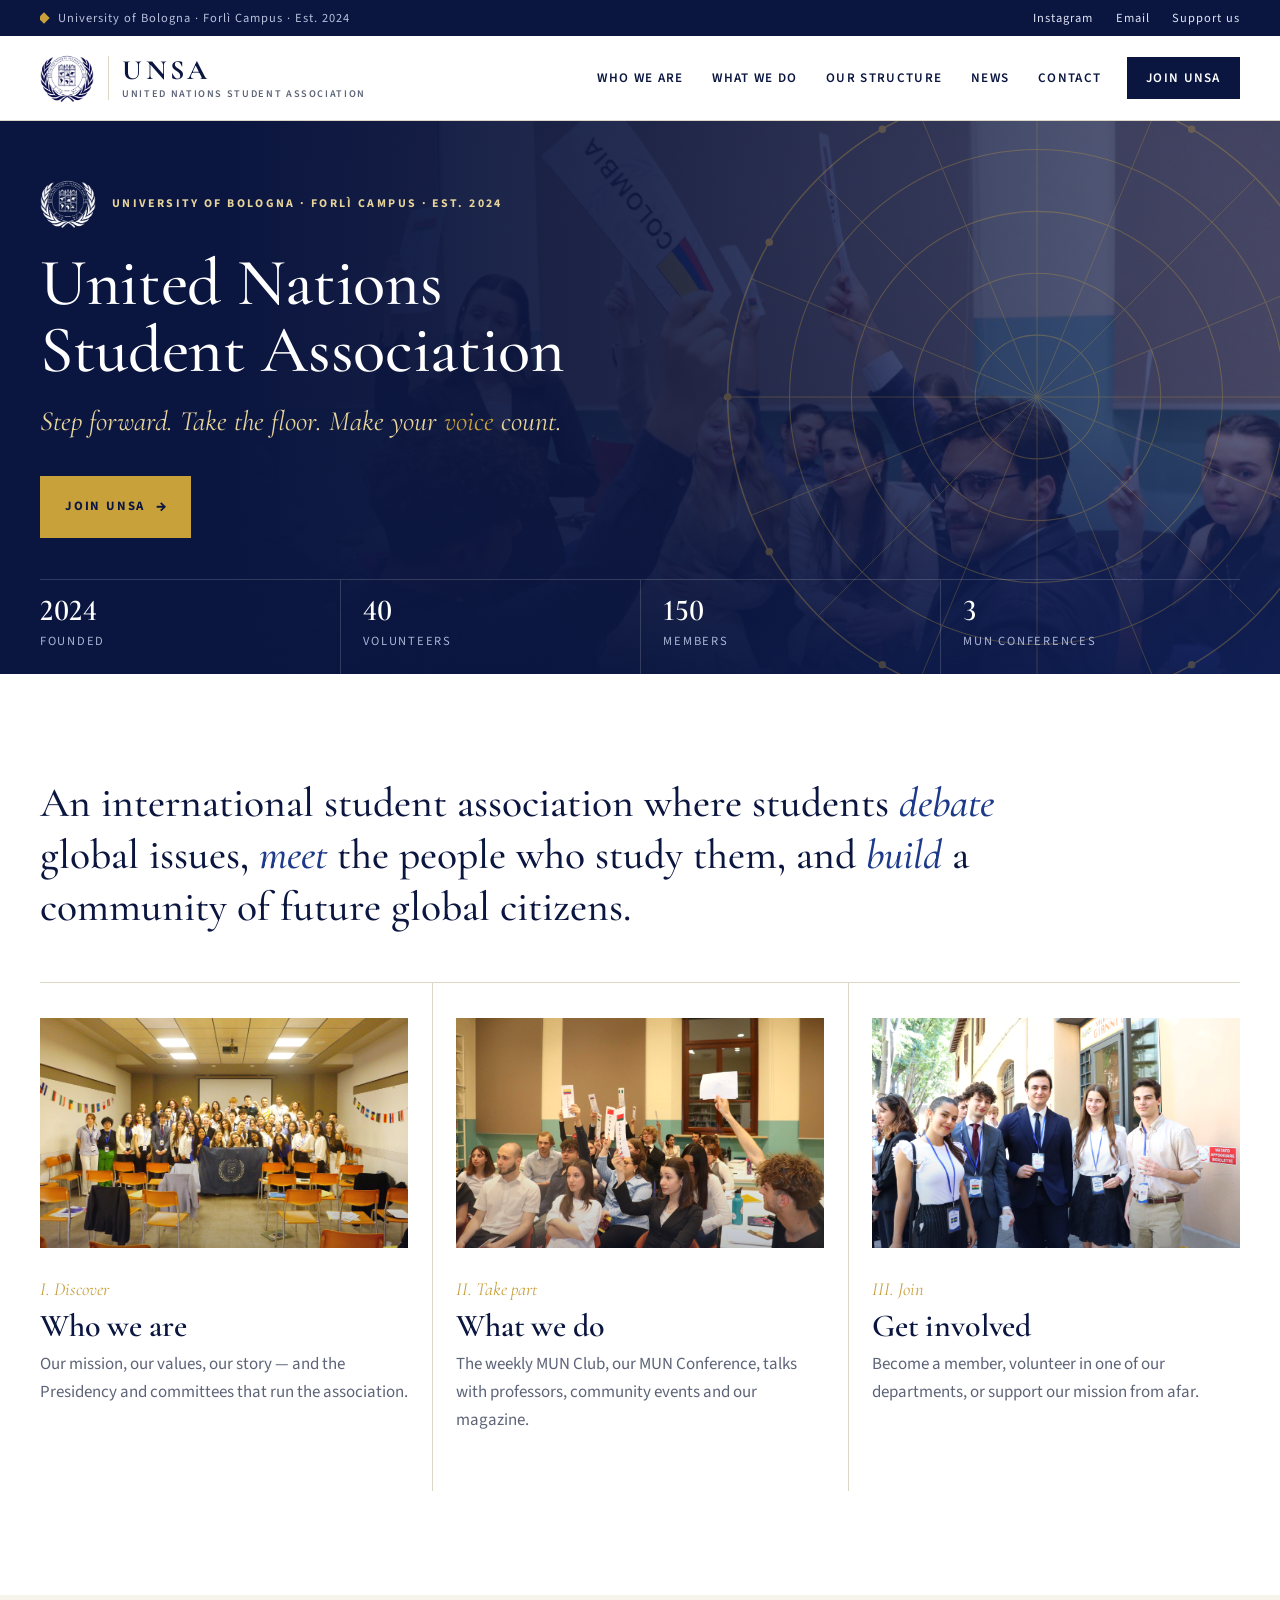
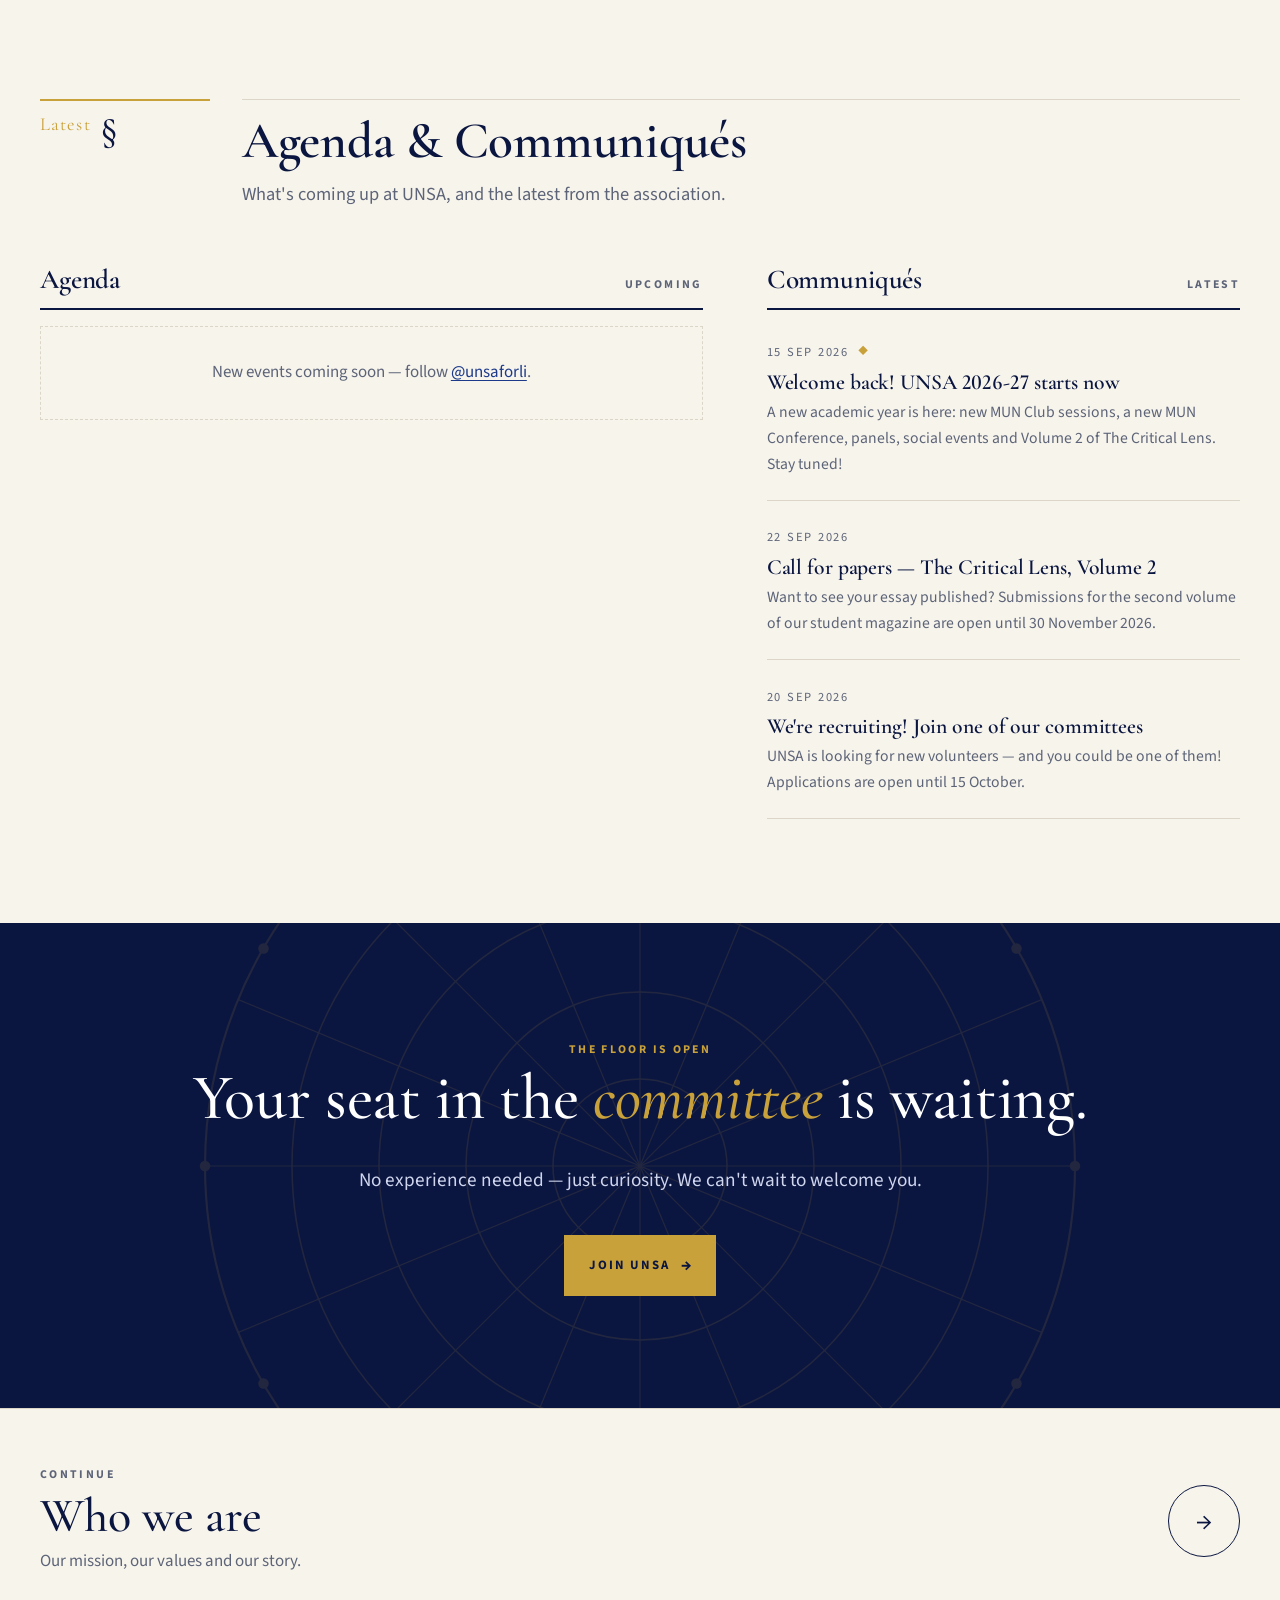
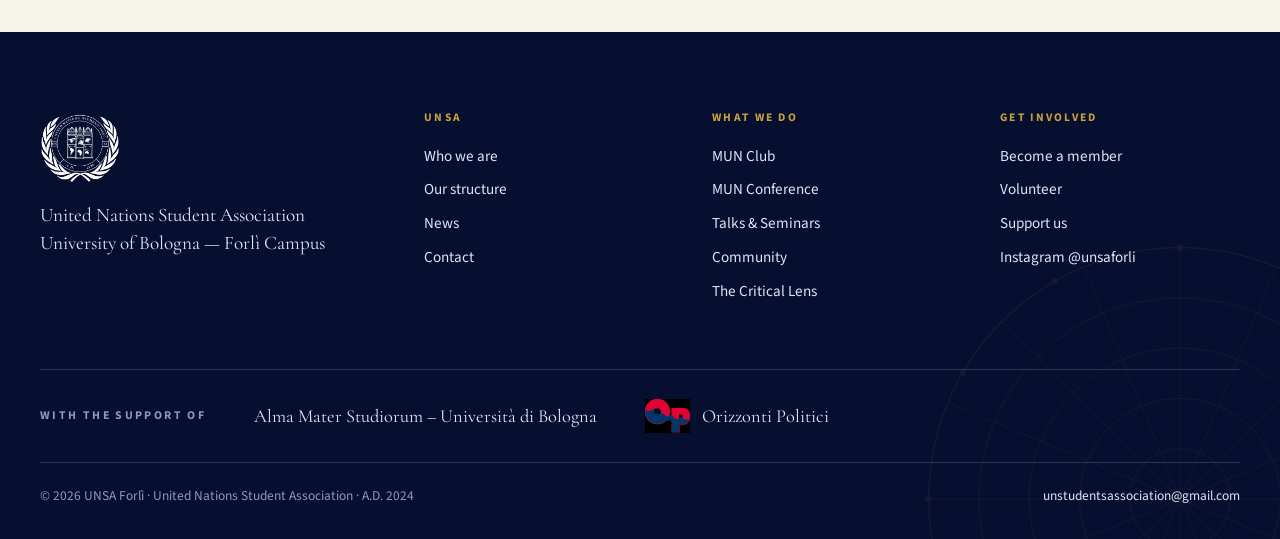
==== commit fd0af027: "Update content with UNSA's corrections - Structure: Presidency -> Treasury & Secretariat -> Academic" ====
--- a/index.html
+++ b/index.html
@@ -41,9 +41,9 @@
       <div class="container">
         <div class="hero__facts">
           <div><strong>2024</strong><span>Founded</span></div>
-          <div><strong>50+</strong><span>Volunteers</span></div>
+          <div><strong>40</strong><span>Volunteers</span></div>
+          <div><strong>150</strong><span>Members</span></div>
           <div><strong>3</strong><span>MUN Conferences</span></div>
-          <div><strong>Weekly</strong><span>MUN Club</span></div>
         </div>
       </div>
     </section>
@@ -58,7 +58,7 @@
             <div class="duo"><img src="assets/img/photos/group-photo-unsa-flag.jpg" alt="" loading="lazy"></div>
             <span class="path__num">I. Discover</span>
             <h3>Who we are</h3>
-            <p>Our mission, our values, our story — and the Board and departments that run the association.</p>
+            <p>Our mission, our values, our story — and the Presidency and committees that run the association.</p>
           </a>
           <a class="path reveal d1" href="what-we-do.html">
             <div class="duo"><img src="assets/img/photos/mun-delegates-voting.jpg" alt="" loading="lazy"></div>
--- a/css/style.css
+++ b/css/style.css
@@ -184,8 +184,10 @@
 
 /* numbered "article" heading */
 .art { display: grid; grid-template-columns: minmax(170px, max-content) 1fr; gap: 2rem; margin-bottom: 3.5rem; align-items: start; }
-.art__num { display: flex; align-items: baseline; gap: .6rem; white-space: nowrap; font-family: var(--serif); font-size: 1.15rem; color: var(--gold); border-top: 2px solid var(--gold); padding-top: .9rem; letter-spacing: .06em; }
-.art__num b { font-size: 2.4rem; font-weight: 500; line-height: 1; color: var(--ink); letter-spacing: 0; }
+.art__num { display: flex; align-items: flex-start; gap: .6rem; white-space: nowrap; font-family: var(--serif); font-size: 1.15rem; color: var(--gold); border-top: 2px solid var(--gold); padding-top: .9rem; letter-spacing: .06em; }
+.art__num, .dept__num small, .edition__year small { line-height: 1; }
+.dept__num small, .edition__year small { padding-top: .5em; }
+.art__num b { font-size: 2.4rem; font-weight: 500; line-height: .78; color: var(--ink); letter-spacing: 0; }
 .section--ink .art__num b { color: var(--white); }
 .art__head { border-top: 1px solid var(--line); padding-top: .9rem; }
 .section--ink .art__head { border-top-color: var(--line-dark); }
@@ -295,7 +297,7 @@
 .value p { color: var(--muted); margin: 0; }
 
 /* ---------- Timeline ---------- */
-.timeline { list-style: none; margin: 0; padding: 0; display: grid; grid-template-columns: repeat(4, 1fr); gap: 0; border-top: 1px solid var(--line-dark); }
+.timeline { list-style: none; margin: 0; padding: 0; display: grid; grid-template-columns: repeat(3, 1fr); gap: 0; border-top: 1px solid var(--line-dark); }
 .timeline li { padding: 1.8rem 1.4rem 1.8rem 0; position: relative; }
 .timeline li::before { content: ""; position: absolute; top: -6px; left: 0; width: 11px; height: 11px; background: var(--gold); transform: rotate(45deg); }
 .timeline .when { font-family: var(--serif); font-size: 1.9rem; color: var(--white); line-height: 1; display: block; margin: .6rem 0 .6rem; }
@@ -325,8 +327,25 @@
 .org__board h3 { font-size: 2rem; margin: .2rem 0 .2rem; }
 .org__board p { margin: 0; color: var(--muted); font-size: .95rem; }
 .org__line { width: 1px; height: 46px; background: var(--gold); margin: 0 auto; }
-.org__depts { display: grid; grid-template-columns: repeat(6, 1fr); position: relative; padding-top: 46px; }
-.org__depts::before { content: ""; position: absolute; top: 0; left: calc(100% / 12); right: calc(100% / 12); height: 1px; background: var(--gold); }
+.org__row { display: grid; position: relative; padding-top: 46px; }
+.org__row::before { content: ""; position: absolute; top: 0; height: 1px; background: var(--gold); }
+.org__row > *::before { content: ""; position: absolute; top: -46px; left: 50%; width: 1px; height: 46px; background: var(--gold); }
+.org__row--2 { grid-template-columns: 260px 260px; column-gap: 4rem; width: fit-content; margin: 0 auto; }
+.org__row--2::before { left: 130px; right: 130px; }
+.org__row--3 { grid-template-columns: repeat(3, 1fr); max-width: 760px; margin: 0 auto; }
+.org__row--3::before { left: calc(100% / 6); right: calc(100% / 6); }
+.org__box { position: relative; display: block; text-align: center; text-decoration: none; color: var(--ink); background: var(--white); border: 1px solid var(--ink); padding: 1.1rem 1rem; transition: background .3s, color .3s; }
+.org__box strong { display: block; font-family: var(--serif); font-size: 1.5rem; line-height: 1.1; }
+.org__box small { font-size: .72rem; letter-spacing: .14em; text-transform: uppercase; color: var(--muted); }
+.org__box:hover { background: var(--ink); color: var(--gold); }
+.org__box:hover small { color: #c9cfe6; }
+.org__aside { display: block; max-width: 440px; margin: 3.5rem auto 0; text-align: center; text-decoration: none; color: var(--ink); border: 1px dashed var(--gold); padding: 1.3rem 1.5rem; transition: background .3s; }
+.org__aside .label { display: block; color: var(--muted); margin-bottom: .3rem; }
+.org__aside strong { display: block; font-family: var(--serif); font-size: 1.6rem; line-height: 1.1; }
+.org__aside small { color: var(--muted); font-size: .95rem; }
+.org__aside:hover { background: var(--white); color: var(--ink); }
+.founders { margin-top: 2.4rem; padding-top: 1.6rem; border-top: 1px solid var(--line-dark); }
+.founders .label { display: block; margin-bottom: 1.2rem; }
 .org__dept { position: relative; text-align: center; text-decoration: none; color: var(--ink); padding: 0 .5rem; }
 .org__dept::before { content: ""; position: absolute; top: -46px; left: 50%; width: 1px; height: 46px; background: var(--gold); }
 .org__dept .circle { width: 88px; height: 88px; margin: 0 auto .9rem; border-radius: 50%; border: 1px solid var(--ink); display: grid; place-items: center; font-family: var(--serif); font-size: 2rem; background: var(--white); transition: background .3s, color .3s; position: relative; }
@@ -334,14 +353,15 @@
 .org__dept:hover .circle { background: var(--ink); color: var(--gold); }
 .org__dept strong { display: block; font-family: var(--serif); font-size: 1.2rem; line-height: 1.15; }
 .org__dept small { font-size: .72rem; letter-spacing: .14em; text-transform: uppercase; color: var(--muted); }
-@media (max-width: 980px) {
-  .org__depts { grid-template-columns: repeat(3, 1fr); row-gap: 2rem; padding-top: 2rem; }
-  .org__depts::before, .org__dept::before { display: none; }
-}
-@media (max-width: 520px) { .org__depts { grid-template-columns: repeat(2, 1fr); } }
+@media (max-width: 640px) {
+  .org__row--2 { grid-template-columns: 1fr 1fr; column-gap: 1rem; width: 100%; }
+  .org__row--2::before { left: calc(25% - .25rem); right: calc(25% - .25rem); }
+  .org__dept .circle { width: 72px; height: 72px; font-size: 1.7rem; }
+  .org__dept strong { font-size: 1.05rem; }
+}
 
 .dept { display: grid; grid-template-columns: 200px 1fr 1fr; gap: 3rem; padding: 4rem 0; border-top: 1px solid var(--line); scroll-margin-top: calc(var(--header-h) + 1rem); }
-.dept__num { display: flex; align-items: baseline; gap: .7rem; white-space: nowrap; font-family: var(--serif); font-size: 3.4rem; font-weight: 500; line-height: 1; color: var(--gold); }
+.dept__num { display: flex; align-items: flex-start; gap: .7rem; white-space: nowrap; font-family: var(--serif); font-size: 3.4rem; font-weight: 500; line-height: .78; color: var(--gold); }
 .dept__num small { font-family: var(--sans); font-size: .72rem; font-weight: 700; letter-spacing: .2em; text-transform: uppercase; color: var(--muted); }
 .dept h3 { font-size: 2.2rem; }
 .dept .lead { font-size: 1.12rem; color: var(--muted); }
@@ -359,7 +379,7 @@
 @media (max-width: 520px) { .team-box .people { grid-template-columns: 1fr; } }
 
 /* ---------- Programmes (what we do) ---------- */
-.programme { display: grid; grid-template-columns: 1fr 1fr; gap: 4.5rem; align-items: center; padding: 5rem 0; border-top: 1px solid var(--line); }
+.programme { scroll-margin-top: calc(var(--header-h) + 1.5rem); display: grid; grid-template-columns: 1fr 1fr; gap: 4.5rem; align-items: center; padding: 5rem 0; border-top: 1px solid var(--line); }
 .programme:first-of-type { border-top: 0; padding-top: 0; }
 .programme--flip .programme__media { order: 2; }
 .programme h3 { font-size: clamp(2rem, 3.4vw, 2.7rem); }
@@ -392,7 +412,7 @@
 
 /* ---------- Editions (conference archive) ---------- */
 .edition { display: grid; grid-template-columns: 190px 250px 1fr; gap: 2.4rem; padding: 3rem 0; border-top: 1px solid var(--line); align-items: start; }
-.edition__year { display: flex; align-items: baseline; gap: .6rem; white-space: nowrap; font-family: var(--serif); font-size: 2.4rem; line-height: 1; color: var(--ink); }
+.edition__year { display: flex; align-items: flex-start; gap: .6rem; white-space: nowrap; font-family: var(--serif); font-size: 2.4rem; line-height: .78; color: var(--ink); }
 .edition__year small { font-family: var(--sans); font-size: .72rem; font-weight: 700; letter-spacing: .18em; text-transform: uppercase; color: var(--gold); }
 .edition__poster { border: 1px solid var(--line); padding: 6px; background: var(--white); }
 .edition h3 { font-size: 1.9rem; margin-bottom: .4rem; }
@@ -519,6 +539,7 @@
 .next .arrow { width: 72px; height: 72px; border-radius: 50%; border: 1px solid var(--ink); display: grid; place-items: center; font-size: 1.6rem; color: var(--ink); flex-shrink: 0; transition: background .3s, color .3s, transform .4s var(--ease); }
 .next:hover { background: var(--stone); color: inherit; }
 .next:hover .arrow { background: var(--ink); color: var(--gold); transform: translateX(6px); }
+.back-row { padding: 3rem 0 4.5rem; }
 
 /* ---------- Footer ---------- */
 .site-footer { background: #070f30; color: #aab3d4; font-size: .95rem; position: relative; overflow: hidden; isolation: isolate; }
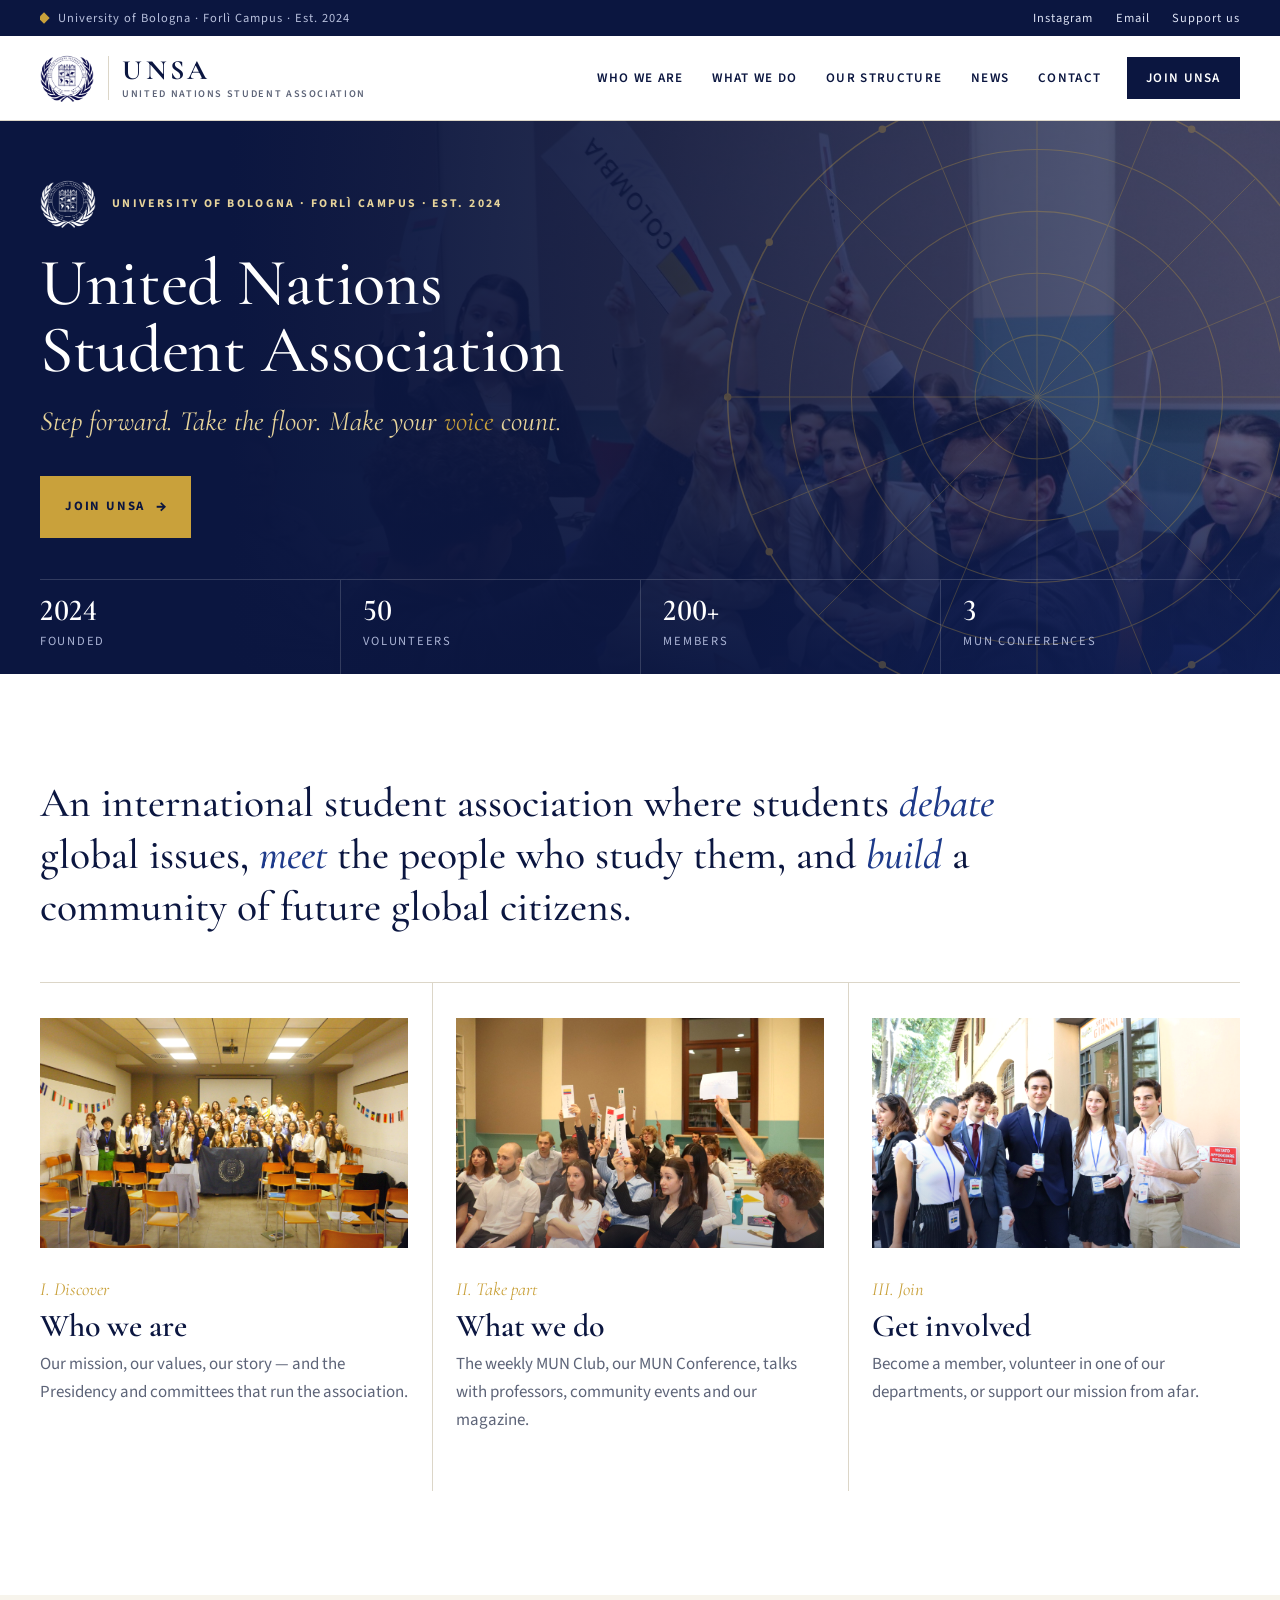
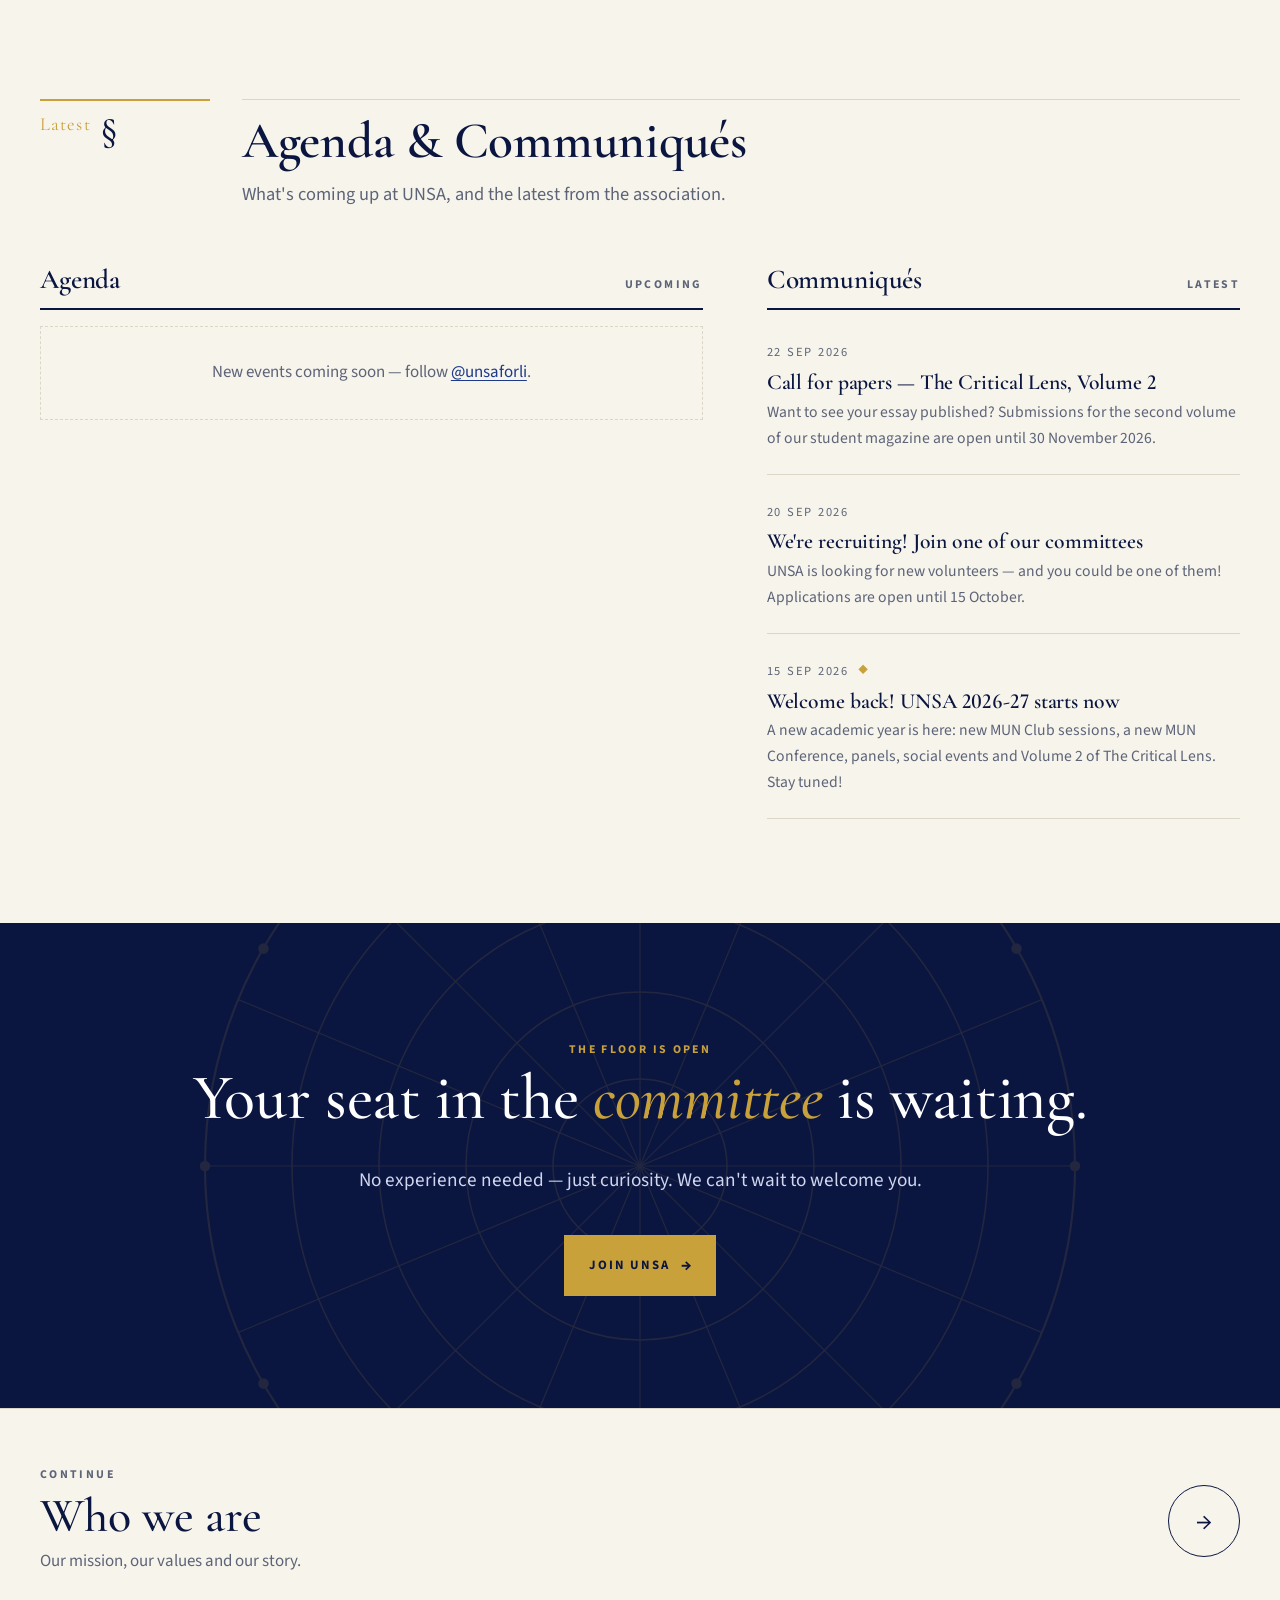
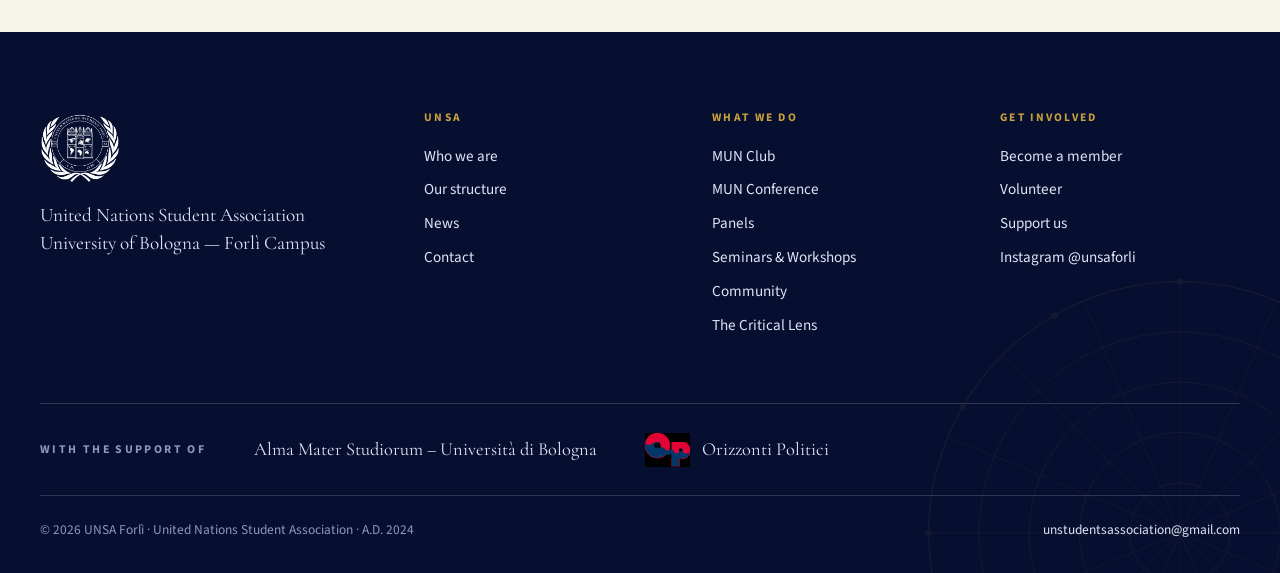
==== commit 0d7847e5: "Add files via upload" ====
--- a/index.html
+++ b/index.html
@@ -41,8 +41,8 @@
       <div class="container">
         <div class="hero__facts">
           <div><strong>2024</strong><span>Founded</span></div>
-          <div><strong>40</strong><span>Volunteers</span></div>
-          <div><strong>150</strong><span>Members</span></div>
+          <div><strong>50</strong><span>Volunteers</span></div>
+          <div><strong>200+</strong><span>Members</span></div>
           <div><strong>3</strong><span>MUN Conferences</span></div>
         </div>
       </div>
--- a/css/style.css
+++ b/css/style.css
@@ -185,8 +185,8 @@
 /* numbered "article" heading */
 .art { display: grid; grid-template-columns: minmax(170px, max-content) 1fr; gap: 2rem; margin-bottom: 3.5rem; align-items: start; }
 .art__num { display: flex; align-items: flex-start; gap: .6rem; white-space: nowrap; font-family: var(--serif); font-size: 1.15rem; color: var(--gold); border-top: 2px solid var(--gold); padding-top: .9rem; letter-spacing: .06em; }
-.art__num, .dept__num small, .edition__year small { line-height: 1; }
-.dept__num small, .edition__year small { padding-top: .5em; }
+.art__num, .edition__year small { line-height: 1; }
+.edition__year small { padding-top: .5em; }
 .art__num b { font-size: 2.4rem; font-weight: 500; line-height: .78; color: var(--ink); letter-spacing: 0; }
 .section--ink .art__num b { color: var(--white); }
 .art__head { border-top: 1px solid var(--line); padding-top: .9rem; }
@@ -332,8 +332,12 @@
 .org__row > *::before { content: ""; position: absolute; top: -46px; left: 50%; width: 1px; height: 46px; background: var(--gold); }
 .org__row--2 { grid-template-columns: 260px 260px; column-gap: 4rem; width: fit-content; margin: 0 auto; }
 .org__row--2::before { left: 130px; right: 130px; }
-.org__row--3 { grid-template-columns: repeat(3, 1fr); max-width: 760px; margin: 0 auto; }
-.org__row--3::before { left: calc(100% / 6); right: calc(100% / 6); }
+.org__row--3 { grid-template-columns: repeat(3, 1fr); column-gap: 1.5rem; max-width: 820px; margin: 0 auto; }
+.org__row--3::before { left: calc((100% - 3rem) / 6); right: calc((100% - 3rem) / 6); }
+/* Treasury, Secretariat and the three committees share a single horizontal line */
+.org__row--2 > *::after { content: ""; position: absolute; top: 100%; left: 50%; width: 1px; height: 32px; background: var(--gold); }
+.org__row--3 { margin-top: 32px; padding-top: 32px; }
+.org__row--3 > *::before { top: -32px; height: 32px; }
 .org__box { position: relative; display: block; text-align: center; text-decoration: none; color: var(--ink); background: var(--white); border: 1px solid var(--ink); padding: 1.1rem 1rem; transition: background .3s, color .3s; }
 .org__box strong { display: block; font-family: var(--serif); font-size: 1.5rem; line-height: 1.1; }
 .org__box small { font-size: .72rem; letter-spacing: .14em; text-transform: uppercase; color: var(--muted); }
@@ -346,24 +350,18 @@
 .org__aside:hover { background: var(--white); color: var(--ink); }
 .founders { margin-top: 2.4rem; padding-top: 1.6rem; border-top: 1px solid var(--line-dark); }
 .founders .label { display: block; margin-bottom: 1.2rem; }
-.org__dept { position: relative; text-align: center; text-decoration: none; color: var(--ink); padding: 0 .5rem; }
-.org__dept::before { content: ""; position: absolute; top: -46px; left: 50%; width: 1px; height: 46px; background: var(--gold); }
-.org__dept .circle { width: 88px; height: 88px; margin: 0 auto .9rem; border-radius: 50%; border: 1px solid var(--ink); display: grid; place-items: center; font-family: var(--serif); font-size: 2rem; background: var(--white); transition: background .3s, color .3s; position: relative; }
-.org__dept .circle::after { content: ""; position: absolute; inset: 5px; border-radius: 50%; border: 1px solid var(--line); }
-.org__dept:hover .circle { background: var(--ink); color: var(--gold); }
-.org__dept strong { display: block; font-family: var(--serif); font-size: 1.2rem; line-height: 1.15; }
-.org__dept small { font-size: .72rem; letter-spacing: .14em; text-transform: uppercase; color: var(--muted); }
 @media (max-width: 640px) {
   .org__row--2 { grid-template-columns: 1fr 1fr; column-gap: 1rem; width: 100%; }
   .org__row--2::before { left: calc(25% - .25rem); right: calc(25% - .25rem); }
-  .org__dept .circle { width: 72px; height: 72px; font-size: 1.7rem; }
-  .org__dept strong { font-size: 1.05rem; }
-}
-
-.dept { display: grid; grid-template-columns: 200px 1fr 1fr; gap: 3rem; padding: 4rem 0; border-top: 1px solid var(--line); scroll-margin-top: calc(var(--header-h) + 1rem); }
-.dept__num { display: flex; align-items: flex-start; gap: .7rem; white-space: nowrap; font-family: var(--serif); font-size: 3.4rem; font-weight: 500; line-height: .78; color: var(--gold); }
-.dept__num small { font-family: var(--sans); font-size: .72rem; font-weight: 700; letter-spacing: .2em; text-transform: uppercase; color: var(--muted); }
-.dept h3 { font-size: 2.2rem; }
+  .org__row--3 { column-gap: .5rem; }
+  .org__row--3::before { left: calc((100% - 1rem) / 6); right: calc((100% - 1rem) / 6); }
+  .org__row--3 .org__box { padding: .9rem .3rem; }
+  .org__row--3 .org__box strong { font-size: 1.05rem; overflow-wrap: anywhere; }
+  .org__row--3 .org__box small { font-size: .6rem; letter-spacing: .08em; }
+}
+
+.dept { display: grid; grid-template-columns: 1fr 1fr; gap: 2.5rem 3rem; padding: 4rem 0; scroll-margin-top: calc(var(--header-h) + 1rem); }
+.dept > .art, .programme > .art { grid-column: 1 / -1; margin-bottom: 0; }
 .dept .lead { font-size: 1.12rem; color: var(--muted); }
 .dept .duo { aspect-ratio: 16/10; margin-top: 1.6rem; }
 .duties { list-style: none; padding: 0; margin: 0 0 2rem; }
@@ -375,15 +373,22 @@
 .team-box .monogram { width: 46px; height: 46px; font-size: 1rem; }
 .team-box .person strong { font-size: 1.1rem; }
 .team-box .person span { font-size: .7rem; }
-@media (max-width: 980px) { .dept { grid-template-columns: 1fr; gap: 1.5rem; } .dept__num { font-size: 2.8rem; } }
+@media (max-width: 980px) { .dept { grid-template-columns: 1fr; gap: 1.5rem; } }
 @media (max-width: 520px) { .team-box .people { grid-template-columns: 1fr; } }
 
 /* ---------- Programmes (what we do) ---------- */
-.programme { scroll-margin-top: calc(var(--header-h) + 1.5rem); display: grid; grid-template-columns: 1fr 1fr; gap: 4.5rem; align-items: center; padding: 5rem 0; border-top: 1px solid var(--line); }
-.programme:first-of-type { border-top: 0; padding-top: 0; }
+.programme { scroll-margin-top: calc(var(--header-h) + 1.5rem); display: grid; grid-template-columns: 1fr 1fr; gap: 2.5rem 4.5rem; align-items: center; padding: 5rem 0 0; }
 .programme--flip .programme__media { order: 2; }
-.programme h3 { font-size: clamp(2rem, 3.4vw, 2.7rem); }
-.programme .label { display: block; margin-bottom: .8rem; }
+/* Intro with a small label (the big titles belong to the activities / committees) */
+.intro-index { display: grid; grid-template-columns: 1.2fr 1fr; gap: 2rem 4.5rem; align-items: start; padding-bottom: 1rem; }
+.intro-index .label { display: block; margin-bottom: .9rem; }
+.intro-index .lead { margin: 0; }
+.intro-index--solo { grid-template-columns: minmax(0, 760px); }
+.index-list { list-style: none; margin: 0; padding: 0; border-top: 1px solid var(--line); }
+.index-list a { display: flex; align-items: baseline; gap: 1rem; padding: .7rem 0; border-bottom: 1px solid var(--line); text-decoration: none; color: var(--ink); font-family: var(--serif); font-size: 1.35rem; line-height: 1.2; transition: color .25s, padding .25s var(--ease); }
+.index-list b { width: 2.4rem; flex-shrink: 0; font-weight: 500; color: var(--gold); font-size: 1.1rem; }
+.index-list a:hover { color: var(--gold); padding-left: .4rem; }
+@media (max-width: 900px) { .intro-index { grid-template-columns: 1fr; } }
 .programme__media .duo { aspect-ratio: 5/4; }
 .subcards { display: grid; grid-template-columns: 1fr 1fr; gap: 1rem; margin: 1.8rem 0 0; }
 .subcard { border: 1px solid var(--line); padding: 1.3rem 1.3rem 1.2rem; text-decoration: none; color: inherit; transition: border-color .3s, background .3s; display: flex; flex-direction: column; }
@@ -392,7 +397,7 @@
 .subcard span { font-size: .95rem; color: var(--muted); flex: 1; margin: .2rem 0 .8rem; }
 .subcard em { font-style: normal; font-size: .75rem; font-weight: 700; letter-spacing: .14em; text-transform: uppercase; color: var(--blue-2); }
 .subcard em::after { content: " →"; }
-@media (max-width: 900px) { .programme { grid-template-columns: 1fr; gap: 2rem; padding: 3.5rem 0; } .programme--flip .programme__media { order: 0; } }
+@media (max-width: 900px) { .programme { grid-template-columns: 1fr; gap: 2rem; padding: 3.5rem 0 0; } .programme--flip .programme__media { order: 0; } }
 @media (max-width: 520px) { .subcards { grid-template-columns: 1fr; } }
 
 .chips { display: flex; flex-wrap: wrap; gap: .5rem; margin: 1.2rem 0 1.6rem; padding: 0; list-style: none; }
